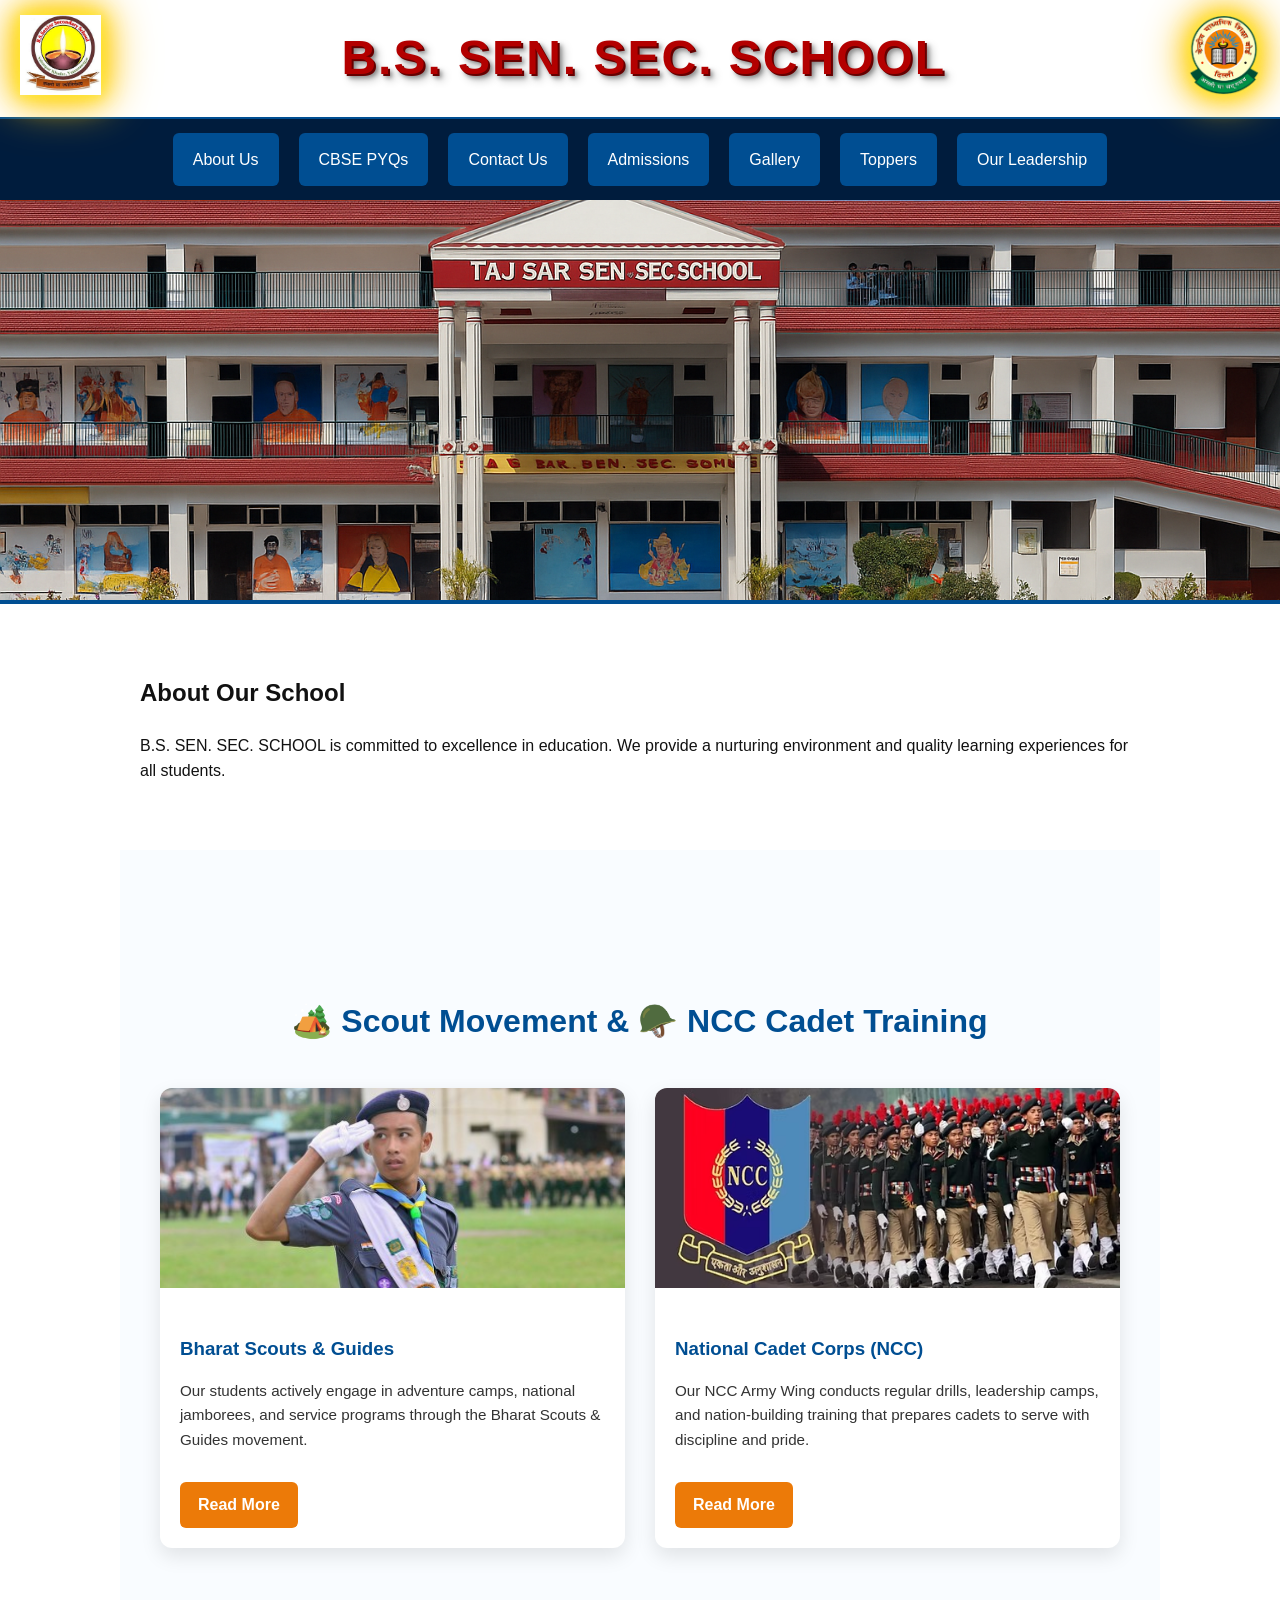
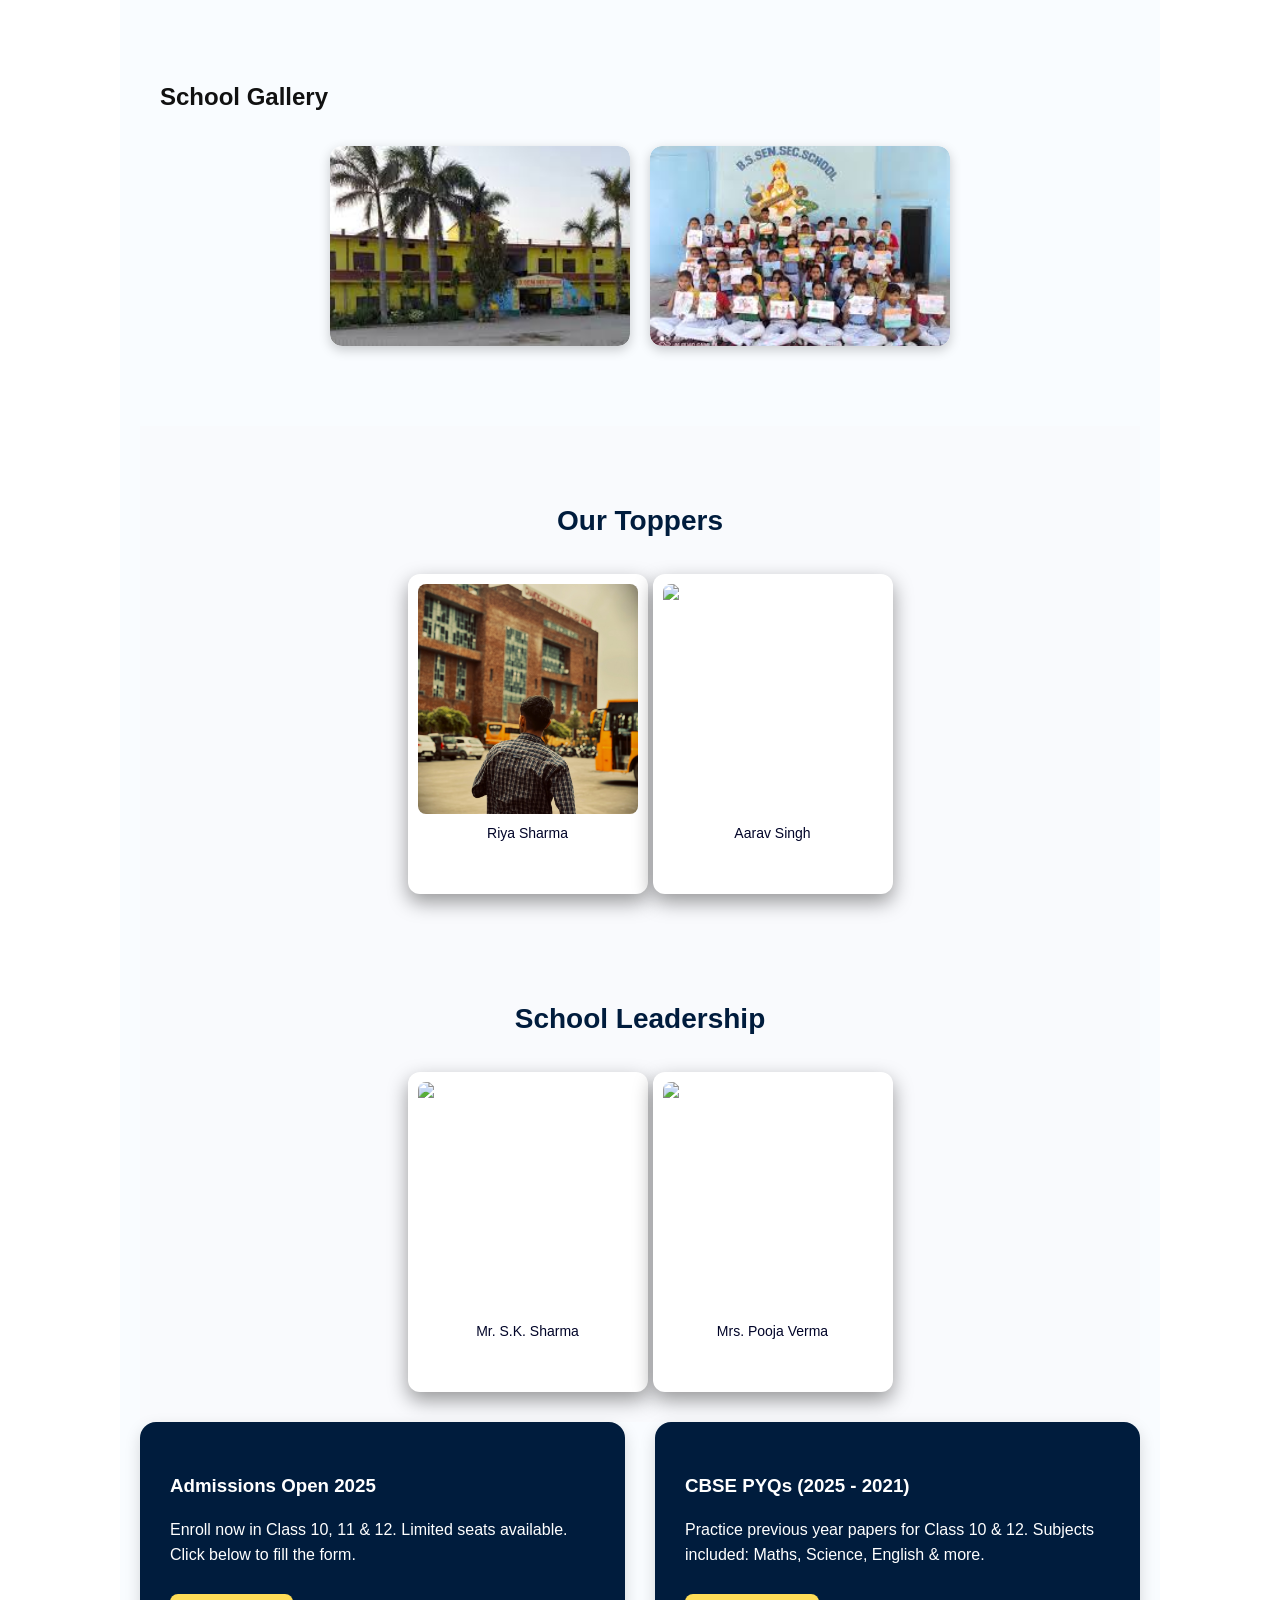
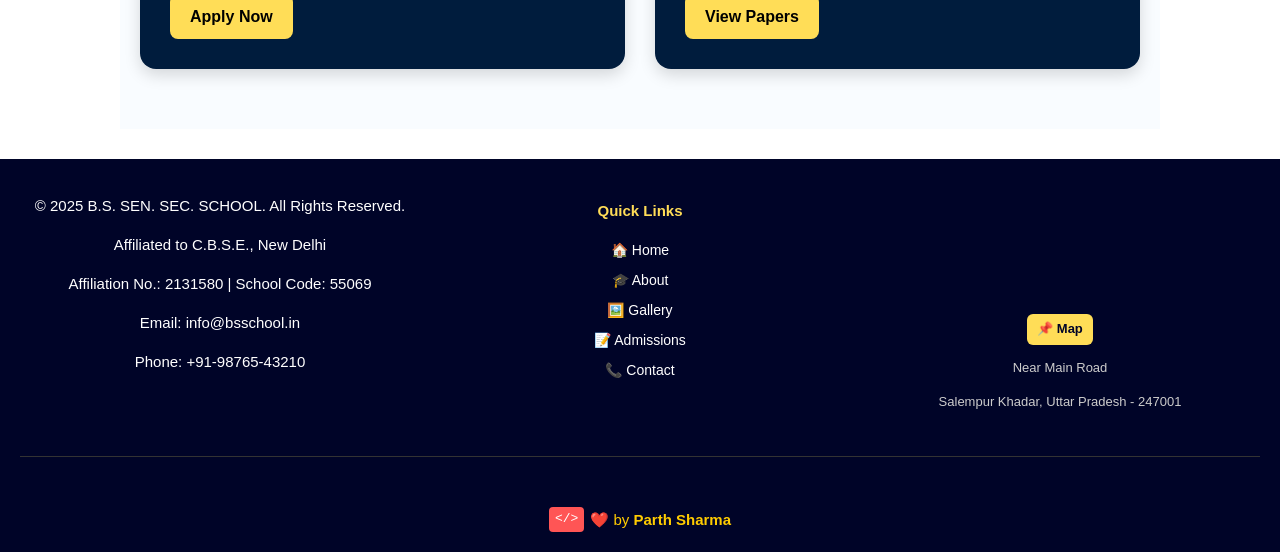
==== index.html @ 338295e5 "Add files via upload" ====
<!DOCTYPE html>
<html lang="en">
<head>
  <meta charset="UTF-8" />
  <meta name="viewport" content="width=device-width, initial-scale=1.0" />
  <title>B.S. SEN. SEC. SCHOOL</title>
  <link rel="stylesheet" href="styles.css" />
</head>
<body>
 <!-- ✅ Welcome Overlay -->
<div id="welcome-overlay">
  <div class="welcome-box">
    <img src="school logo.JPEG" alt="School Logo" class="school-logo">
    <h1>Welcome to</h1>
    <h2>B.S. SEN. SEC. SCHOOL</h2>
    <p>"Empowering the Future Through Education"</p>
  </div>
</div>


  <!-- Top Info Section -->
  <div class="top-info">
    <div class="logo-left">
      <img src="school logo.JPEG" alt="School Logo" />
    </div>
    <div class="school-title">
      <h1>B.S. SEN. SEC. SCHOOL</h1>
      <!-- <p>(A Leading Co-educational Senior Secondary School)</p>
      <small>Affiliated To C.B.S.E, New Delhi | Affiliation No.: 2131580 | School Code: 55069</small> -->
    </div>
    <div class="logo-right">
      <img src="CBSE.png" alt="CBSE Logo" />
    </div>
  </div>

  <!-- Navigation Bar -->
  <header>
    <nav>
      <ul>
        <li><a href="#about">About Us</a></li>
         <li><a href="pyq.html" target="_blank">CBSE PYQs</a></li>
          <li><a href="contact.html" target="_blank">Contact Us</a></li>
          <li><a href="admission.html" target="_blank"> Admissions</a></li>
        <li><a href="#gallery">Gallery</a></li>
        <li><a href="#toppers">Toppers</a></li>
        <li><a href="#staff">Our Leadership</a></li>
      </ul>
    </nav>
  </header>

  <!-- Hero Banner Image (Main School Image) -->
  <div class="hero">
    <img src="ChatGPT Image Jul 4, 2025, 11_33_59 AM.png" alt="SCHOOL FRONT VIEW" />
  </div>

  <!-- Scrolling Images
  <div class="marquee">
    <div class="marquee-track">
 <img src="school logo.JPEG" alt="Topper 2" style="height: 160px;">
      <img src="PURANI BULIDING.jpeg" alt="School 1" style="height: 160px;">
      <img src="CHILDS.jpeg" alt="School 2" style="height: 160px;">
      <img src="STUDENTS.jpeg" alt="School 3" style="height: 160px;">
      <img src="school logo.JPEG" alt="Topper 1" style="height: 160px;">
       
    </div>
  </div> -->

  <!-- About Section -->
  <section id="about">
    <h2>About Our School</h2>
    <p>B.S. SEN. SEC. SCHOOL is committed to excellence in education. We provide a nurturing environment and quality learning experiences for all students.</p>
  </section>
<section id="activities" style="padding: 60px 20px; background: #f9fcff;">
   <section id="activities" style="padding: 60px 20px; background: #f9fcff;">
  <h2 style="text-align:center; color:#004e92; font-size: 2rem; margin-bottom: 40px;">
    🏕️ Scout Movement & 🪖 NCC Cadet Training
  </h2>

  <div class="activity-container">

    <!-- Scout Card -->
    <div class="activity-card">
      <img src="scout.jpg" alt="Scout Activities">
      <div class="card-content">
        <h3>Bharat Scouts & Guides</h3>
        <p>
          Our students actively engage in adventure camps, national jamborees, and service programs through the Bharat Scouts & Guides movement.
          <span class="more-text" style="display: none;">
            They learn self-discipline, teamwork, survival skills, and values of brotherhood through field training, volunteering, and outdoor learning.
          </span>
        </p>
        <a href="#" class="read-more">Read More</a>
      </div>
    </div>

    <!-- NCC Card -->
    <div class="activity-card">
      <img src="ncc.avif" alt="NCC Cadets">
      <div class="card-content">
        <h3>National Cadet Corps (NCC)</h3>
        <p>
          Our NCC Army Wing conducts regular drills, leadership camps, and nation-building training that prepares cadets to serve with discipline and pride.
          <span class="more-text" style="display: none;">
            Cadets also participate in Republic Day Camps, awareness rallies, and earn certificates that support future careers in defense and civil services.
          </span>
        </p>
        <a href="#" class="read-more">Read More</a>
      </div>
    </div>

  </div>
</section>

  <!-- Gallery Section -->
<section id="gallery">
  <h2>School Gallery</h2>
  <div class="gallery">
    <a href="gallery.html">
      <div class="gallery-item">
        <img src="PURANI BULIDING.jpeg" alt="School Building">
        <div class="overlay">View More</div>
      </div>
    </a>
    <a href="gallery.html">
      <div class="gallery-item">
        <img src="CHILDS.jpeg" alt="Classroom">
        <div class="overlay">View More</div>
      </div>
    </a>
    
  </div>
</section>

   <!-- 🔹 Toppers Section -->
<section id="toppers" class="flip-section">
  <h2>Our Toppers</h2>
  <div class="card-list">
    <div class="flip-card" onclick="shiftAndFlip(this)">
      <div class="card-inner">
        <div class="card-front">
          <img src="IMG_1747[1].JPG" alt="Topper 1">
          <div class="name-tag">Riya Sharma</div>
        </div>
        <div class="card-back">
          <p><strong>Riya Sharma</strong><br>Class 12 – 96%</p>
        </div>
      </div>
    </div>

    <div class="flip-card" onclick="shiftAndFlip(this)">
      <div class="card-inner">
        <div class="card-front">
          <img src="/images/topper2.jpg" alt="Topper 2">
          <div class="name-tag">Aarav Singh</div>
        </div>
        <div class="card-back">
          <p><strong>Aarav Singh</strong><br>Class 10 – 94%</p>
        </div>
      </div>
    </div>
  </div>
</section>

<!-- 🔹 Leadership Section -->
<section id="leadership" class="flip-section">
  <h2>School Leadership</h2>
  <div class="card-list">
    <div class="flip-card" onclick="shiftAndFlip(this)">
      <div class="card-inner">
        <div class="card-front">
          <img src="/images/principal.jpg" alt="Principal">
          <div class="name-tag">Mr. S.K. Sharma</div>
        </div>
        <div class="card-back">
          <p><strong>Mr. S.K. Sharma</strong><br>Principal</p>
        </div>
      </div>
    </div>

    <div class="flip-card" onclick="shiftAndFlip(this)">
      <div class="card-inner">
        <div class="card-front">
          <img src="/images/manager.jpg" alt="Manager">
          <div class="name-tag">Mrs. Pooja Verma</div>
        </div>
        <div class="card-back">
          <p><strong>Mrs. Pooja Verma</strong><br>Manager</p>
        </div>
      </div>
    </div>
  </div>
</section>

  <div style="display: flex; flex-wrap: wrap; justify-content: center; gap: 30px; max-width: 1000px; margin: auto;">
    
    <!-- 🔹 Admission Highlight -->
<div style="background: linear-gradient(135deg, #001c3d, #001c3d); color: white; border-radius: 16px; padding: 30px; flex: 1 1 300px; box-shadow: 0 6px 16px rgba(0,0,0,0.15); transition: 0.3s ease;">
  <h3 style="margin-bottom: 10px;"><i class="fas fa-user-graduate"></i> Admissions Open 2025</h3>
  <p>Enroll now in Class 10, 11 & 12. Limited seats available. Click below to fill the form.</p>
  <a href="admission.html" class="highlight-button">Apply Now</a>
</div>

<!-- 🔹 PYQ Highlight -->
<div style="background: linear-gradient(135deg, #001c3d, #001c3d); color: white; border-radius: 16px; padding: 30px; flex: 1 1 300px; box-shadow: 0 6px 16px rgba(0,0,0,0.15); transition: 0.3s ease;">
  <h3 style="margin-bottom: 10px;"><i class="fas fa-file-alt"></i> CBSE PYQs (2025 - 2021)</h3>
  <p>Practice previous year papers for Class 10 & 12. Subjects included: Maths, Science, English & more.</p>
  <a href="pyq.html" class="highlight-button">View Papers</a>
</div>

</section>
 <footer>
  <div class="footer-container">
    
    <div class="footer-left">
      <p>&copy; 2025 B.S. SEN. SEC. SCHOOL. All Rights Reserved.</p>
      <p>Affiliated to C.B.S.E., New Delhi</p>
      <p>Affiliation No.: 2131580 | School Code: 55069</p>
      <p>Email: info@bsschool.in</p>
      <p>Phone: +91-98765-43210</p>
    </div>

    <div class="footer-links">
      <h4>Quick Links</h4>
      <ul>
        <li><a href="#">🏠 Home</a></li>
        <li><a href="#">🎓 About</a></li>
        <li><a href="#">🖼️ Gallery</a></li>
        <li><a href="#">📝 Admissions</a></li>
        <li><a href="#">📞 Contact</a></li>
      </ul>
    </div>

    <div class="footer-map">
      <iframe
        src="https://www.google.com/maps/embed?pb=!1m18!1m12!1m3!1d3480.401098868968!2d76.02384977556602!3d29.270550275322297!2m3!1f0!2f0!3f0!3m2!1i1024!2i768!4f13.1!3m3!1m2!1s0x391223edfe719d75%3A0x41a05249a5a283d5!2sB%20S%20Sen.%20Sec.%20School%2C%20Salempur%20Khadar!5e0!3m2!1sen!2sin!4v1751783164267!5m2!1sen!2sin"
        width="200" height="120" style="border:0; border-radius: 8px;" 
        allowfullscreen="" loading="lazy" referrerpolicy="no-referrer-when-downgrade">
      </iframe>
      <br />
      <a href="https://maps.app.goo.gl/jc8nmPG4PqkCEG7f8" target="_blank" class="map-link">
        📌 Map
      </a>
      <div class="footer-address">
        <p>Near Main Road</p>
        <p>Salempur Khadar, Uttar Pradesh - 247001</p>
      </div>
    </div>
  </div>

  <div class="footer-bottom">
    <div class="social-icons">
      <a href="#"><i class="fab fa-facebook-f"></i></a>
      <a href="#"><i class="fab fa-instagram"></i></a>
      <a href="#"><i class="fab fa-youtube"></i></a>
    </div>

    <div class="developer-credit">
      <span class="code-icon">&lt;/&gt;</span>
      <span> ❤️ by <strong>Parth Sharma</strong></span>
    </div>
  </div>
</footer>

<script src="scripts.js"></script>
</body>
</html>

</body>
</html>
---- styles.css ----
/* ✅ Welcome Overlay Background */
#welcome-overlay {
  position: fixed;
  top: 0;
  left: 0;
  width: 100%;
  height: 100%;
  background: rgba(0, 6, 24, 0.7); /* dark blur background */
  display: flex;
  justify-content: center;
  align-items: center;
  z-index: 9999;
  opacity: 1;
  transition: opacity 1s ease;
  backdrop-filter: blur(5px); /* modern blur */
}

/* ✅ Welcome Box */
.welcome-box {
  background: linear-gradient(145deg, #ffffff, #f2f2f2);
  padding: 25px 30px;
  border-radius: 20px;
  text-align: center;
  box-shadow: 0 12px 35px rgba(0, 0, 0, 0.3);
  border: 2px solid #004e92;
  animation: zoomIn 0.5s ease;
  max-width: 90%;
  width: 320px;
  font-family: 'Segoe UI', sans-serif;
  color: #002244;
}
.welcome-box img.school-logo {
  width: 60px;
  height: 60px;
  border-radius: 12px;
  margin-bottom: 10px;
  box-shadow: 0 0 8px rgba(0, 0, 0, 0.3);
}
.welcome-box h1 {
  margin: 0;
  font-size: 18px;
  color: #004e92;
  letter-spacing: 1px;
}
.welcome-box h2 {
  font-size: 22px;
  margin: 10px 0;
  font-weight: 700;
  background: linear-gradient(90deg, #ff4e50, #f9d423);
  -webkit-background-clip: text;
  -webkit-text-fill-color: transparent;
}
.welcome-box p {
  font-size: 13px;
  margin-top: 8px;
  font-style: italic;
  color: #444;
}

/* ✅ Animation */
@keyframes zoomIn {
  from {
    transform: scale(0.85);
    opacity: 0;
  }
  to {
    transform: scale(1);
    opacity: 1;
  }
}

/* General Styles */
body {
  font-family: 'Segoe UI', Tahoma, Geneva, Verdana, sans-serif;
  margin: 0;
  padding: 0;
  background-color: #ffffff;
  color: #111;
  line-height: 1.6;
}
img {
  max-width: 100%;
  height: auto;
}

/* Top Info Section */
.top-info {
  display: flex;
  justify-content: space-between;
  align-items: center;
  padding: 10px 20px;
  background: #fff;
  border-bottom: 2px solid #004e92;
  flex-wrap: wrap;
  text-align: center;
}
.logo-left img,
.logo-right img {
  height: 80px;
  width: auto;
  filter: drop-shadow(0 0 6px #ffeb3b)
          drop-shadow(0 0 12px #ffd700)
          drop-shadow(0 0 20px #ffc107);
  transition: filter 0.4s ease-in-out;
}
.school-title {
  text-align: center;
  flex: 1;
  padding: 10px;
}
.school-title h1 {
  font-size: 48px;
  font-weight: 900;
  font-family: 'Roboto', sans-serif;
  color: #b30000;
  letter-spacing: 2px;
  margin: 0;
  text-transform: uppercase;
  text-shadow:
    2px 2px 0 #660000,
    4px 4px 4px rgba(0, 0, 0, 0.4),
    6px 6px 8px rgba(0, 0, 0, 0.25);
}
.school-title p {
  margin: 4px 0;
  font-size: 16px;
  color: #333;
}
.school-title small {
  color: #555;
  font-size: 14px;
}

/* Navbar */
header nav {
  background-color: #001c3d;
  display: flex;
  padding: 14px 36px;
  justify-content: center;
  flex-wrap: wrap;
}
nav ul {
  list-style: none;
  padding: 0;
  display: flex;
  margin: 0;
  flex-wrap: wrap;
  justify-content: center;
}
nav ul li {
  margin: 0 10px;
}
nav ul li a {
  color: #ffffff;
  text-decoration: none;
  padding: 14px 20px;
  display: block;
  border-radius: 6px;
  background-color: #004e92;
  transition: background 0.3s;
}
nav ul li a:hover {
  background-color: #000428;
}

/* Hero Section */
.hero {
  margin-top: 0px;
}
.hero img {
  width: 100%;
  max-height: 400px;
  object-fit: cover;
  display: block;
  border-bottom: 4px solid #004e92;
}

/* Section Styling */
section {
  padding: 50px 20px;
  max-width: 1000px;
  margin: auto;
}
.activity-container,
.topper-list {
  display: flex;
  flex-wrap: wrap;
  justify-content: center;
  gap: 30px;
  max-width: 1100px;
  margin: auto;
}
.activity-card {
  flex: 1 1 320px;
  background: #ffffff;
  border-radius: 12px;
  box-shadow: 0 8px 20px rgba(0,0,0,0.1);
  overflow: hidden;
  transition: 0.4s ease;
  width: 320px;
}
.activity-card img {
  width: 100%;
  height: 200px;
  object-fit: cover;
}
.card-content {
  padding: 20px;
}
.card-content h3 {
  color: #004e92;
  margin-bottom: 10px;
}
.card-content p {
  font-size: 0.95rem;
  color: #333;
}
.read-more {
  display: inline-block;
  margin-top: 15px;
  padding: 10px 18px;
  background: #ec7a08;
  color: white;
  border-radius: 6px;
  text-decoration: none;
  font-weight: 600;
  transition: 0.3s;
}
.read-more:hover {
  background: #f8f9fb;
  box-shadow: 0 0 15px #001c3d;
  color: #000;
}
.activity-card:hover {
  transform: scale(1.02);
  background: #000428;
  color: white;
  box-shadow: 0 0 18px rgba(112, 146, 0, 0.6);
}
.activity-card:hover .card-content h3,
.activity-card:hover .card-content p {
  color: #ffffff;
}
.activity-card:hover .read-more {
  background: #ffdd57;
  color: #000;
}
.highlight-button {
  display: inline-block;
  margin-top: 10px;
  padding: 10px 20px;
  background: #ffdd57;
  color: #000;
  border-radius: 8px;
  text-decoration: none;
  font-weight: bold;
  transition: all 0.3s ease;
}
.highlight-button:hover {
  background-color: #ffdd57;
  color: red;
  box-shadow: 0 0 15px #0d0000, 0 0 30px #001f3f;
  transform: scale(1.05);
}

/* Gallery */
.gallery {
  display: flex;
  flex-wrap: wrap;
  justify-content: center;
  gap: 20px;
  margin: 30px auto;
  max-width: 1000px;
  padding: 0 20px;
}
.gallery-item {
  position: relative;
  overflow: hidden;
  border-radius: 12px;
  box-shadow: 0 4px 12px rgba(0, 0, 0, 0.2);
  max-width: 300px;
  transition: transform 0.3s ease;
}
.gallery-item img {
  width: 300px;
  height: 200px;
  object-fit: cover;
  display: block;
  border-radius: 12px;
  transition: transform 0.4s ease;
}
.gallery-item:hover img {
  transform: scale(1.1);
  filter: brightness(0.6);
}
.gallery-item:hover {
  transform: scale(1.03);
  box-shadow: 0 0 12px #0f0766, 0 0 20px #f0f4f4;
}
.gallery-item .overlay {
  position: absolute;
  top: 0;
  left: 0;
  width: 100%;
  height: 100%;
  color: #ffffff;
  font-size: 1.2rem;
  font-weight: bold;
  display: flex;
  align-items: center;
  justify-content: center;
  border-radius: 12px;
  opacity: 0;
  transition: opacity 0.3s ease;
  text-shadow: 0 0 10px #ffffff;
}
.gallery-item:hover .overlay {
  opacity: 1;
}

/* Flip Card Section */
.flip-section {
  background: #f9fafd;
  color: white;
  padding: 50px 20px;
  text-align: center;
}
.flip-section h2 {
  color: #001c3d;
  font-size: 28px;
  margin-bottom: 30px;
}
.card-list {
  display: flex;
  flex-wrap: wrap;
  justify-content: center;
  gap: 25px;
}
.flip-card {
  width: 220px;
  height: 300px;
  perspective: 1200px;
  cursor: pointer;
  transition: all 0.6s ease;
}
.card-inner {
  width: 100%;
  height: 100%;
  position: relative;
  transform-style: preserve-3d;
  transition: transform 0.8s ease;
}
.flip-card.flipped .card-inner {
  transform: rotateY(180deg);
}
.card-front, .card-back {
  position: absolute;
  width: 100%;
  height: 100%;
  backface-visibility: hidden;
  border-radius: 12px;
  overflow: hidden;
  box-shadow: 0 8px 20px rgba(0, 0, 0, 0.4);
  background: white;
}
.card-front {
  display: flex;
  flex-direction: column;
  align-items: center;
  justify-content: flex-start;
  background: white;
  padding: 10px;
}
.card-front img {
  width: 100%;
  height: 230px;
  object-fit: cover;
  border-radius: 8px;
}
.name-tag {
  margin-top: 8px;
  font-size: 14px;
  font-weight: 500;
  color: #000428;
  text-align: center;
}
.card-back {
  background: linear-gradient(135deg, #004e92, #000428);
  color: white;
  display: flex;
  justify-content: center;
  align-items: center;
  transform: rotateY(180deg);
  padding: 20px;
  font-size: 16px;
  text-align: center;
}
.flip-card.active {
  margin: 0 auto;
  transform: scale(1.05);
}

/* Footer */
footer {
  background: #000428;
  color: white;
  padding: 20px;
  font-size: 15px;
  font-family: 'Poppins', sans-serif;
  margin-top: 30px;
  text-align: center;
}
.footer-container {
  display: flex;
  flex-wrap: wrap;
  justify-content: space-between;
  gap: 20px;
}
.footer-left,
.footer-map,
.footer-links {
  min-width: 200px;
  flex: 1;
}
.footer-map iframe {
  width: 100%;
  height: 120px;
  border-radius: 8px;
}
.map-link {
  display: inline-block;
  margin-top: 8px;
  background-color: #ffdd57;
  color: #000428;
  padding: 5px 10px;
  border-radius: 6px;
  font-weight: 600;
  text-decoration: none;
  font-size: 13px;
}
.footer-address {
  margin-top: 10px;
  color: #ccc;
  font-size: 13px;
}
.footer-links h4 {
  color: #ffdd57;
  margin-bottom: 10px;
}
.footer-links ul {
  list-style: none;
  padding: 0;
}
.footer-links li {
  margin-bottom: 6px;
}
.footer-links a {
  color: white;
  text-decoration: none;
  font-size: 14px;
}
.footer-links a:hover {
  color: #ffdd57;
}
.footer-bottom {
  margin-top: 30px;
  border-top: 1px solid #333;
  padding-top: 15px;
  display: flex;
  flex-direction: column;
  align-items: center;
}
.social-icons a {
  color: white;
  margin: 0 8px;
  font-size: 16px;
  transition: 0.3s;
}
.social-icons a:hover {
  color: #ffdd57;
}
.developer-credit {
  margin-top: 10px;
  font-size: 15px;
  color: #ffcc00;
  display: flex;
  align-items: center;
  gap: 6px;
}
.code-icon {
  background: #ff5555;
  color: white;
  padding: 2px 6px;
  border-radius: 4px;
  font-family: monospace;
  font-size: 13px;
}

/* Responsive Design */
@media (max-width: 768px) {
  .school-title h1 {
    font-size: 1.5rem;
  }
  .school-title p,
  .school-title small {
    font-size: 0.9rem;
  }
  .highlight-button {
    padding: 10px 20px;
    background-color: white;
    color: #004e92;
    border-radius: 8px;
    font-weight: bold;
    margin-top: 10px;
  }
  nav ul li {
    flex: 1 1 100%;
    text-align: center;
  }
  .activity-container {
    flex-direction: column;
    gap: 12px;
    padding: 0 8px;
  }
  .activity-card {
    width: 100%;
    padding: 10px;
    font-size: 14px;
  }
  .footer-container {
    flex-direction: column;
    gap: 10px;
    padding: 10px;
    font-size: 13px;
  }
  .footer-left, .footer-map, .footer-links {
    min-width: 0;
    width: 100%;
    margin-bottom: 12px;
  }
  .top-info {
    flex-direction: column;
    align-items: center;
  }
  .logo-left img, .logo-right img {
    width: 60px;
    height: auto;
  }
}

/* Extra Small Devices */
@media (max-width: 600px) {
  .card-list {
    flex-direction: column;
    align-items: center;
  }
  .flip-card {
    width: 90%;
    height: 280px;
  }
  .card-back {
    font-size: 15px;
    padding: 15px;
  }
  .flip-section h2 {
    font-size: 22px;
  }
}
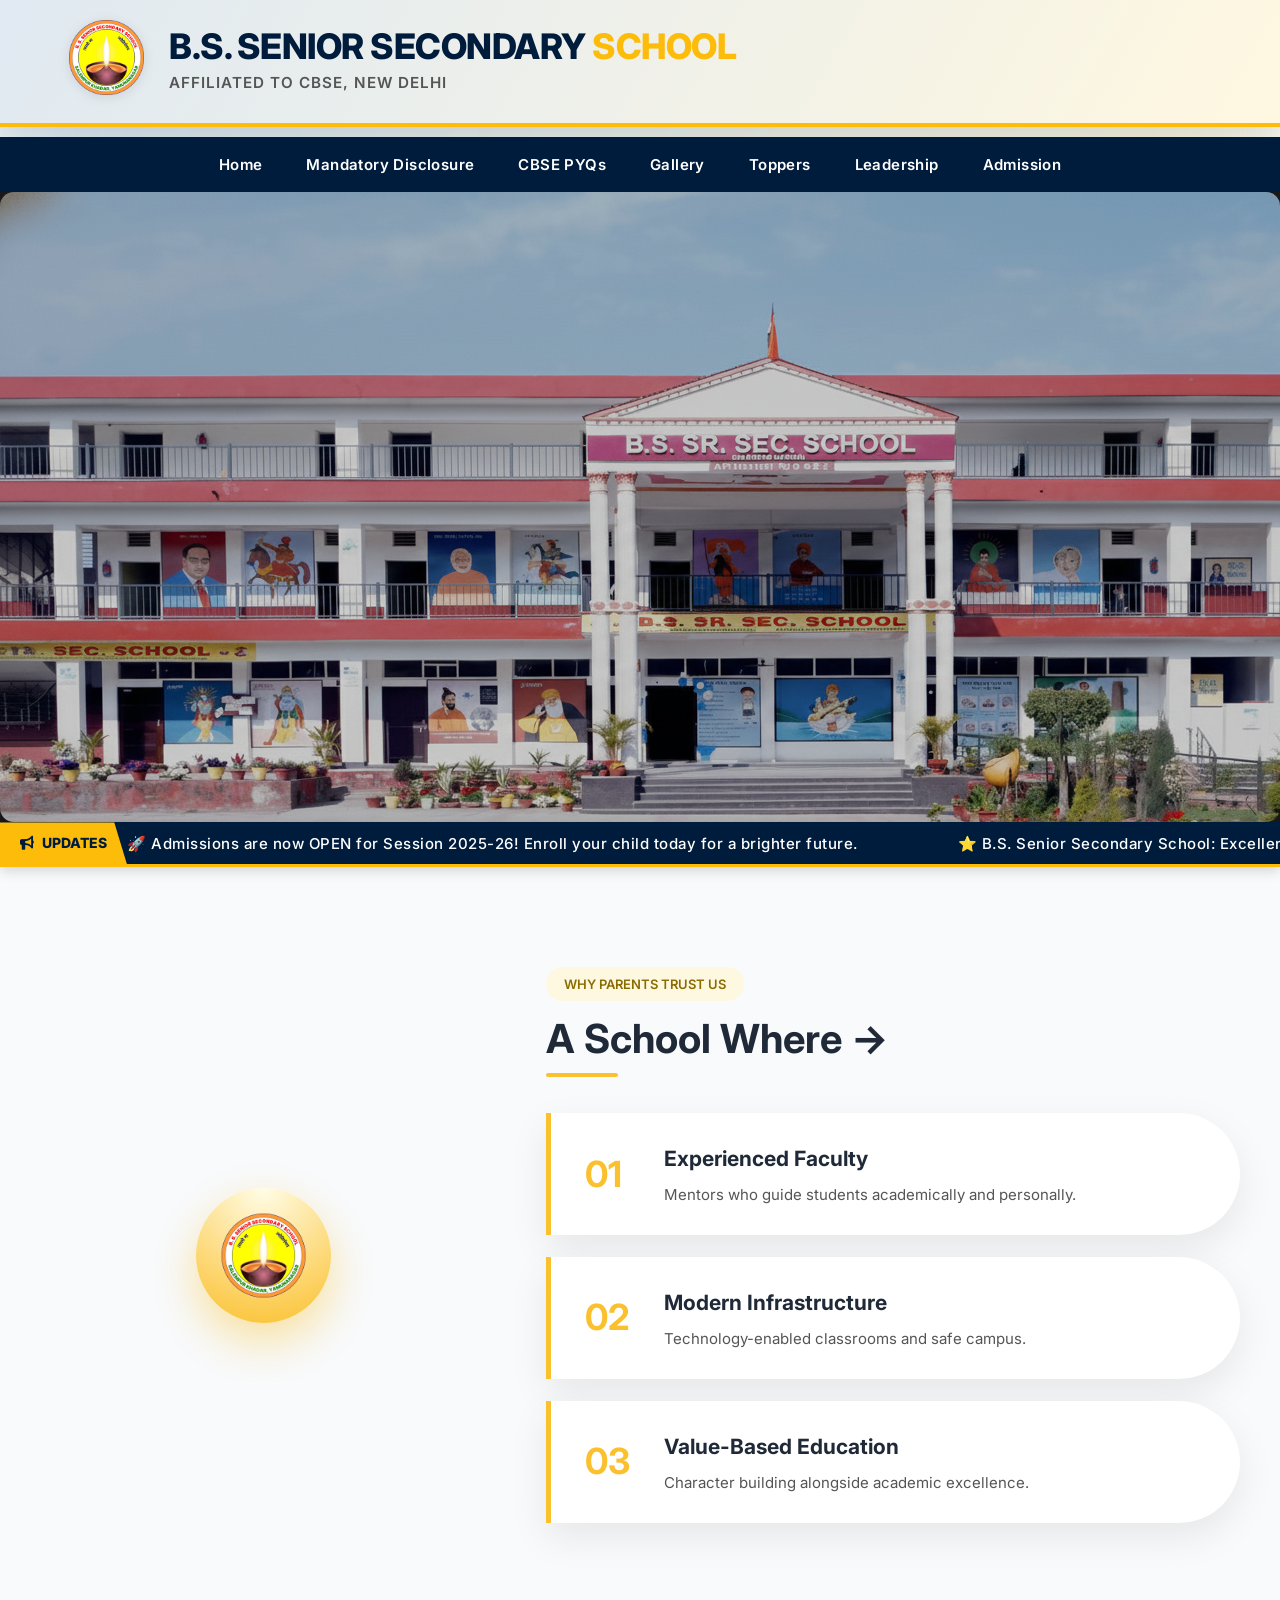
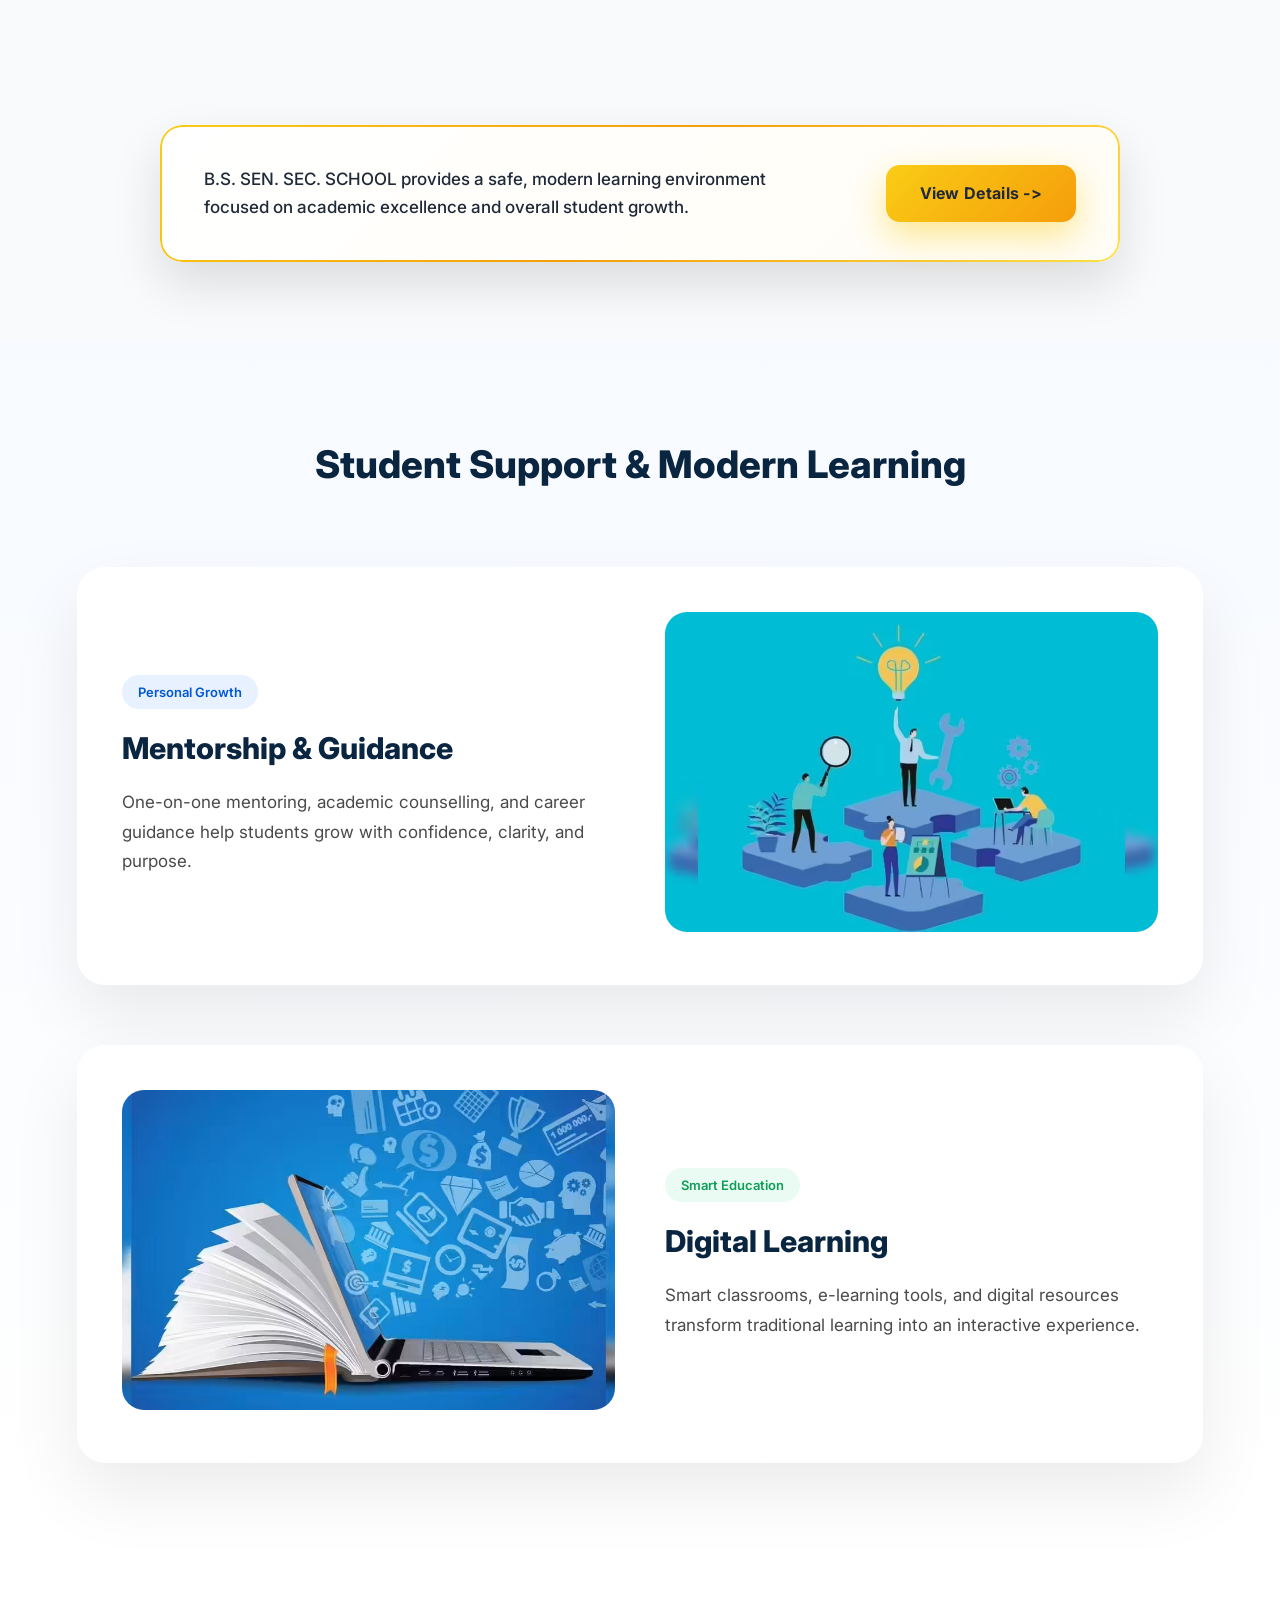
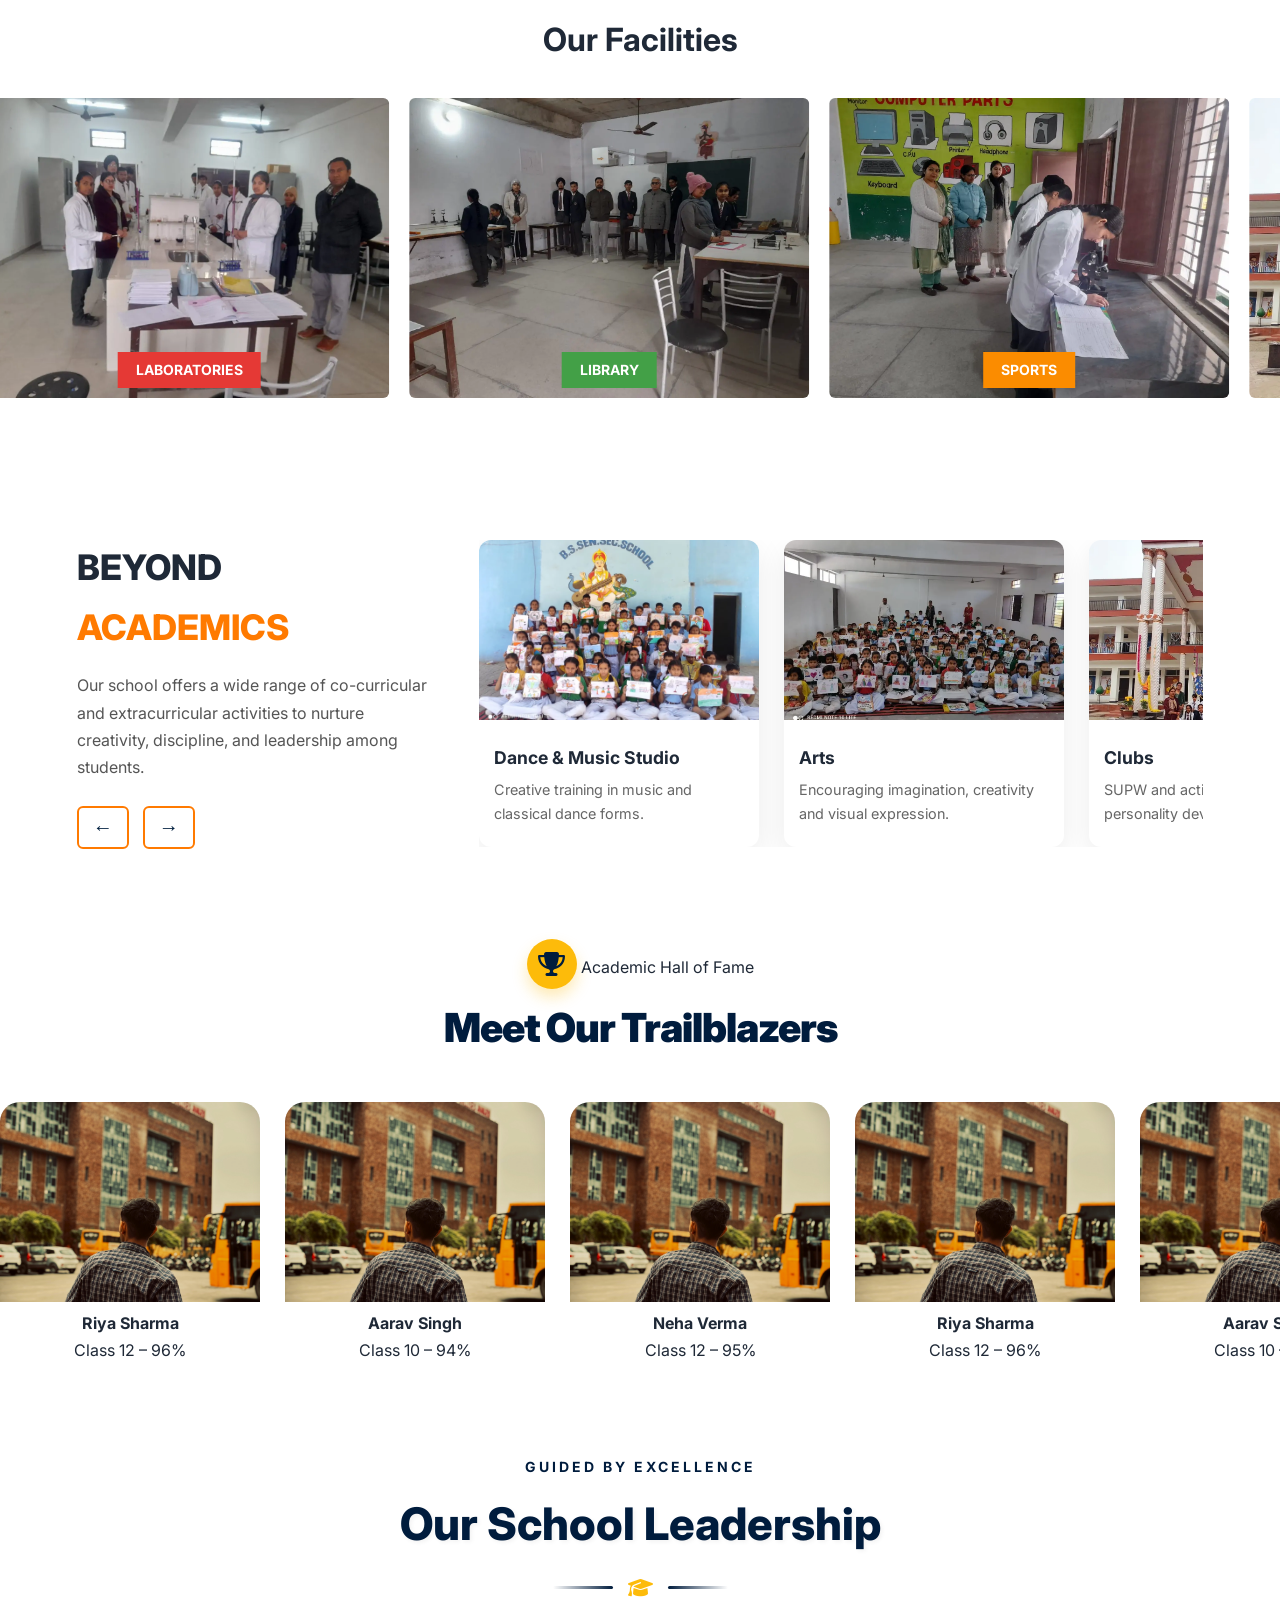
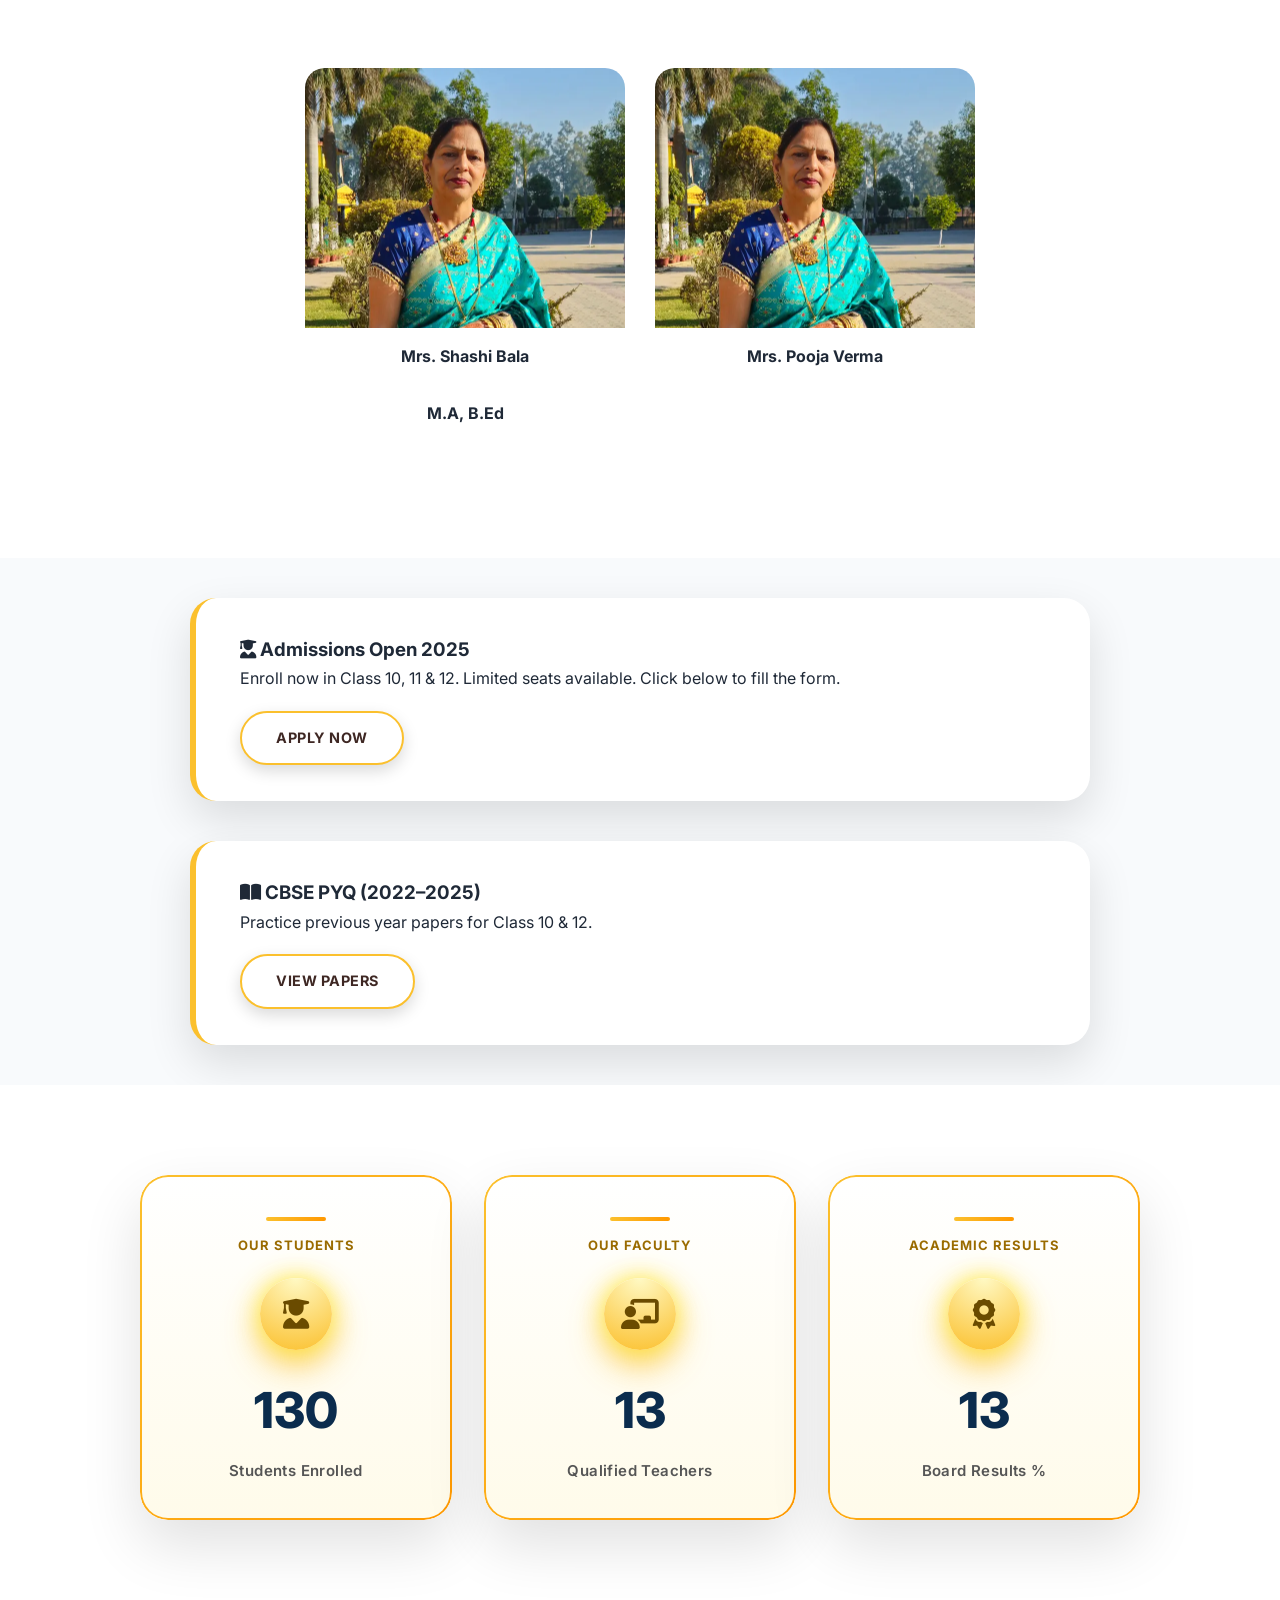
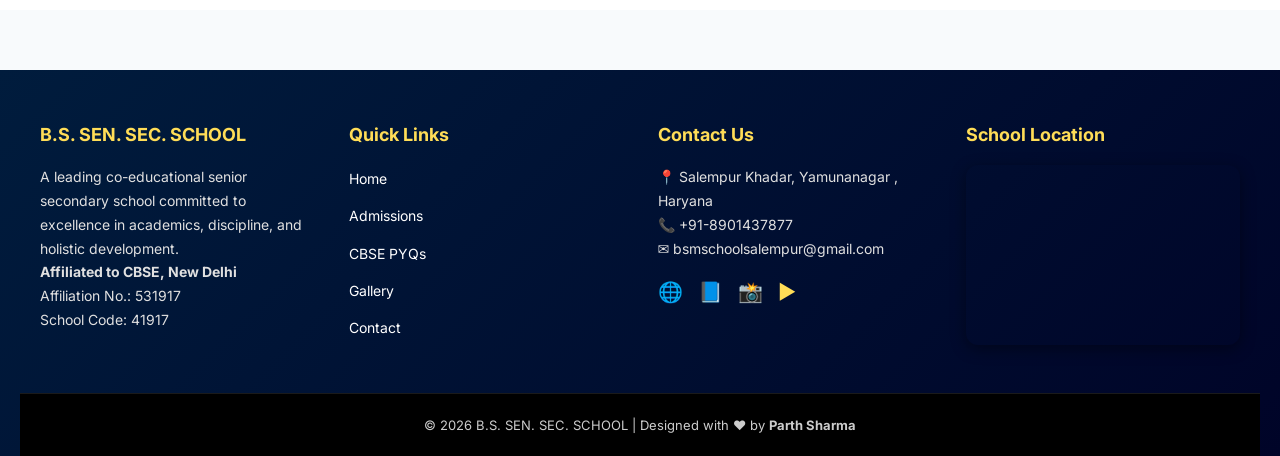
==== commit 069195df: "Mera pehla school project commit" ====
--- a/index.html
+++ b/index.html
@@ -1,269 +1,548 @@
- <!DOCTYPE html>
+   <!DOCTYPE html>
 <html lang="en">
 <head>
   <meta charset="UTF-8" />
   <meta name="viewport" content="width=device-width, initial-scale=1.0" />
   <title>B.S. SEN. SEC. SCHOOL</title>
   <link rel="stylesheet" href="styles.css" />
+  <link rel="stylesheet" href="https://cdnjs.cloudflare.com/ajax/libs/font-awesome/6.5.1/css/all.min.css">
+
+  <meta name="description" content="B.S. Senior Secondary School - CBSE affiliated school providing quality education, discipline and holistic development.">
+<meta name="keywords" content="B.S. Senior Secondary School, CBSE School, Salempur Khadar School, Best School">
+<meta name="author" content="B.S. SEN. SEC. SCHOOL">
+<link rel="icon" href="school_logo.webp">
+
 </head>
 <body>
+<!-- Gallery Lightbox -->
+<div id="lightbox" aria-hidden="true">
+  <span id="closeLightbox" role="button" tabindex="0" aria-label="Close">&times;</span>
+  <img id="lightboxImg" alt="Gallery image">
+</div>
  <!-- ✅ Welcome Overlay -->
 <div id="welcome-overlay">
   <div class="welcome-box">
-    <img src="school logo.JPEG" alt="School Logo" class="school-logo">
+    <img src="school_logo.webp" alt="School Logo" class="school-logo">
     <h1>Welcome to</h1>
     <h2>B.S. SEN. SEC. SCHOOL</h2>
     <p>"Empowering the Future Through Education"</p>
   </div>
 </div>
-
-
-  <!-- Top Info Section -->
-  <div class="top-info">
+<!-- top-->
+ <div class="top-info">
+  <div class="header-content">
     <div class="logo-left">
-      <img src="school logo.JPEG" alt="School Logo" />
-    </div>
+      <img src="school_logo.webp" alt="B.S. School Logo">
+    </div>
+
     <div class="school-title">
-      <h1>B.S. SEN. SEC. SCHOOL</h1>
-      <!-- <p>(A Leading Co-educational Senior Secondary School)</p>
-      <small>Affiliated To C.B.S.E, New Delhi | Affiliation No.: 2131580 | School Code: 55069</small> -->
-    </div>
-    <div class="logo-right">
-      <img src="CBSE.png" alt="CBSE Logo" />
-    </div>
-  </div>
-
-  <!-- Navigation Bar -->
-  <header>
-    <nav>
-      <ul>
-        <li><a href="#about">About Us</a></li>
-         <li><a href="pyq.html" target="_blank">CBSE PYQs</a></li>
-          <li><a href="contact.html" target="_blank">Contact Us</a></li>
-          <li><a href="admission.html" target="_blank"> Admissions</a></li>
-        <li><a href="#gallery">Gallery</a></li>
+      <h1>B.S. SENIOR SECONDARY <span>SCHOOL</span></h1>
+      <p>Affiliated to CBSE, New Delhi</p>
+    </div>
+  </div>
+</div>
+  <!--navbar -->
+ <header>
+  <div class="nav-container">
+    <div class="menu-toggle" id="menuToggle">
+      ☰
+    </div>
+
+    <nav class="navbar" id="navbar">
+      <ul class="nav-links">
+        <li><a href="#">Home</a></li>
+        <li><a href="mandatory.html">Mandatory Disclosure</a></li>
+        <li><a href="pyq.html">CBSE PYQs</a></li>
+        <li><a href="gallery.html">Gallery</a></li>
         <li><a href="#toppers">Toppers</a></li>
-        <li><a href="#staff">Our Leadership</a></li>
+        <li><a href="#leadership">Leadership</a></li>
+        <li><a href="admission.html">Admission</a></li>
       </ul>
     </nav>
-  </header>
-
-  <!-- Hero Banner Image (Main School Image) -->
-  <div class="hero">
-    <img src="ChatGPT Image Jul 4, 2025, 11_33_59 AM.png" alt="SCHOOL FRONT VIEW" />
-  </div>
-
-  <!-- Scrolling Images
-  <div class="marquee">
-    <div class="marquee-track">
- <img src="school logo.JPEG" alt="Topper 2" style="height: 160px;">
-      <img src="PURANI BULIDING.jpeg" alt="School 1" style="height: 160px;">
-      <img src="CHILDS.jpeg" alt="School 2" style="height: 160px;">
-      <img src="STUDENTS.jpeg" alt="School 3" style="height: 160px;">
-      <img src="school logo.JPEG" alt="Topper 1" style="height: 160px;">
-       
-    </div>
-  </div> -->
-
-  <!-- About Section -->
-  <section id="about">
-    <h2>About Our School</h2>
-    <p>B.S. SEN. SEC. SCHOOL is committed to excellence in education. We provide a nurturing environment and quality learning experiences for all students.</p>
-  </section>
-<section id="activities" style="padding: 60px 20px; background: #f9fcff;">
-   <section id="activities" style="padding: 60px 20px; background: #f9fcff;">
-  <h2 style="text-align:center; color:#004e92; font-size: 2rem; margin-bottom: 40px;">
-    🏕️ Scout Movement & 🪖 NCC Cadet Training
-  </h2>
-
-  <div class="activity-container">
-
-    <!-- Scout Card -->
-    <div class="activity-card">
-      <img src="scout.jpg" alt="Scout Activities">
-      <div class="card-content">
-        <h3>Bharat Scouts & Guides</h3>
+  </div>
+</header>
+     <section class="hero-slider">
+    <div class="slide active" style="background-image: linear-gradient(rgba(0,0,0,0.2), rgba(0,0,0,0.2)), url('img1.jpg');">
+    </div>
+
+    <div class="slide" style="background-image: linear-gradient(rgba(0,0,0,0.5), rgba(0,0,0,0.5)), url('img1.jpg');">
+        <div class="hero-content">
+            <span class="hero-tag">Step Inside</span>
+            <h1>Explore Our Modern <br>Academic Campus</h1>
+            <p>High-tech labs and creative spaces for every student.</p>
+            <a href="#explore" class="hero-btn">Explore Now</a>
+        </div>
+    </div>
+
+    <div class="slide" style="background-image: linear-gradient(rgba(0,0,0,0.5), rgba(0,0,0,0.5)), url('img1.jpg');">
+        <div class="hero-content">
+            <span class="hero-tag">Enroll Today</span>
+            <h1>Admission Open <br>Session 2025-26</h1>
+            <p>Secure your child's seat in the most trusted school.</p>
+            <a href="#apply" class="hero-btn btn-gold">Apply For Admission</a>
+        </div>
+    </div>
+</section>
+ <div class="admission-ticker">
+    <div class="ticker-label">
+        <i class="fas fa-bullhorn"></i> <span>Updates</span>
+    </div>
+    <div class="ticker-content">
+        <div class="ticker-text">
+            <span>🚀 Admissions are now OPEN for Session 2025-26! Enroll your child today for a brighter future.</span>
+            <span>⭐ B.S. Senior Secondary School: Excellence in Education & Discipline.</span>
+            <span>📍 Visit our campus for a school tour or call us at +91-8901437877.</span>
+            <span>🚀 Admissions are now OPEN for Session 2025-26! Enroll your child today for a brighter future.</span>
+        </div>
+    </div>
+</div>
+<section class="why-clean">
+  <div class="why-wrap">
+
+    <!-- LEFT : GLOWING LOGO -->
+    <div class="why-left">
+      <img src="school_logo.webp" alt="School Logo">
+    </div>
+
+    <!-- RIGHT : NEW TEXT STYLE -->
+    <div class="why-right">
+
+      <span class="why-badge">WHY PARENTS TRUST US</span>
+
+      <h2 class="why-heading">
+        A School Where ->
+      </h2>
+
+      <div class="why-line"></div>
+
+      <div class="why-card">
+        <span>01</span>
+        <div>
+          <h3>Experienced Faculty</h3>
+          <p>Mentors who guide students academically and personally.</p>
+        </div>
+      </div>
+
+      <div class="why-card">
+        <span>02</span>
+        <div>
+          <h3>Modern Infrastructure</h3>
+          <p>Technology-enabled classrooms and safe campus.</p>
+        </div>
+      </div>
+
+      <div class="why-card">
+        <span>03</span>
+        <div>
+          <h3>Value-Based Education</h3>
+          <p>Character building alongside academic excellence.</p>
+        </div>
+      </div>
+
+    </div>
+  </div>
+</section>
+ <section id="school-simple">
+<div class="ss-wrap">
+<p class="ss-text">
+B.S. SEN. SEC. SCHOOL provides a safe, modern learning environment
+focused on academic excellence and overall student growth.
+</p>
+
+
+<a href="mandatory.html" class="ss-btn">View Details -></a>
+</div>
+</section>
+
+<section class="feature-section" id="explore">
+  <h2 class="feature-title">Student Support & Modern Learning</h2>
+  <div class="feature-wrapper">
+    <!-- Mentorship -->
+    <div class="feature-card mentorship reveal">
+      <div class="feature-content">
+        <span class="feature-tag">Personal Growth</span>
+        <h3>Mentorship & Guidance</h3>
         <p>
-          Our students actively engage in adventure camps, national jamborees, and service programs through the Bharat Scouts & Guides movement.
-          <span class="more-text" style="display: none;">
-            They learn self-discipline, teamwork, survival skills, and values of brotherhood through field training, volunteering, and outdoor learning.
-          </span>
+          One-on-one mentoring, academic counselling, and career guidance help
+          students grow with confidence, clarity, and purpose.
         </p>
-        <a href="#" class="read-more">Read More</a>
-      </div>
-    </div>
-
-    <!-- NCC Card -->
-    <div class="activity-card">
-      <img src="ncc.avif" alt="NCC Cadets">
-      <div class="card-content">
-        <h3>National Cadet Corps (NCC)</h3>
+      </div>
+      <div class="feature-image">
+        <img src="mentor.avif" alt="Mentorship">
+      </div>
+    </div>
+
+    <!-- Digital Learning -->
+    <div class="feature-card digital reveal">
+      <div class="feature-content">
+        <span class="feature-tag">Smart Education</span>
+        <h3>Digital Learning</h3>
         <p>
-          Our NCC Army Wing conducts regular drills, leadership camps, and nation-building training that prepares cadets to serve with discipline and pride.
-          <span class="more-text" style="display: none;">
-            Cadets also participate in Republic Day Camps, awareness rallies, and earn certificates that support future careers in defense and civil services.
-          </span>
+          Smart classrooms, e-learning tools, and digital resources transform
+          traditional learning into an interactive experience.
         </p>
-        <a href="#" class="read-more">Read More</a>
-      </div>
-    </div>
-
-  </div>
-</section>
-
-  <!-- Gallery Section -->
-<section id="gallery">
-  <h2>School Gallery</h2>
-  <div class="gallery">
-    <a href="gallery.html">
-      <div class="gallery-item">
-        <img src="PURANI BULIDING.jpeg" alt="School Building">
-        <div class="overlay">View More</div>
-      </div>
-    </a>
-    <a href="gallery.html">
-      <div class="gallery-item">
-        <img src="CHILDS.jpeg" alt="Classroom">
-        <div class="overlay">View More</div>
-      </div>
-    </a>
+      </div>
+      <div class="feature-image">
+        <img src="digital learning.jpg" alt="Digital Learning">
+      </div>
+    </div>
+  </div>
+</section>
+
+
+  <section class="auto-gallery">
+  <h2>Our Facilities</h2>
+
+  <div class="gallery-wrapper">
+    <div class="gallery-track" id="galleryTrack">
+
+      <div class="gallery-card lab">
+        <img src="lab 1.webp" alt="School science laboratory">
+        <span>LABORATORIES</span>
+      </div>
+
+      <div class="gallery-card library">
+        <img src="lab 2.webp" alt="School library">
+        <span>LIBRARY</span>
+      </div>
+
+      <div class="gallery-card sports">
+        <img src="lab 3.webp" alt="School sports activities">
+        <span>SPORTS</span>
+      </div>
+
+      <div class="gallery-card park">
+        <img src="activity 3.webp" alt="School park activity area">
+        <span>JIMMY JOLLY PARK</span>
+      </div>
+
+      <!-- 🔁 Duplicate cards for smooth loop -->
+      <div class="gallery-card lab">
+        <img src="activity 3.webp" alt="School science laboratory">
+        <span>LABORATORIES</span>
+      </div>
+
+      <div class="gallery-card library">
+        <img src="lab 3.webp" alt="School library">
+        <span>LIBRARY</span>
+      </div>
+      <div class="gallery-card sports">
+        <img src="lab 3.webp" alt="School sports activities">
+        <span>SPORTS</span>
+      </div>
+
+      <div class="gallery-card park">
+        <img src="activity 1.webp" alt="School park activity area">
+        <span>JIMMY JOLLY PARK</span>
+      </div>
+
+    </div>
+  </div>
+</section>
+<!-- Beyond Academics Section -->
+<section class="beyond-section">
+  <div class="beyond-container">
+
+    <!-- Left Content -->
+    <div class="beyond-text">
+      <h2>BEYOND <span>ACADEMICS</span></h2>
+      <p>
+        Our school offers a wide range of co-curricular and extracurricular
+        activities to nurture creativity, discipline, and leadership among students.
+      </p>
+
+      <div class="beyond-arrows">
+        <button id="prevBtn">&#8592;</button>
+        <button id="nextBtn">&#8594;</button>
+      </div>
+    </div>
+
+    <!-- Cards Slider -->
+    <div class="beyond-slider" id="beyondSlider">
+
+      <div class="beyond-card">
+        <img src="activity 2.webp" alt="Dance and music studio activity">
+        <h4>Dance & Music Studio</h4>
+        <p>Creative training in music and classical dance forms.</p>
+      </div>
+
+      <div class="beyond-card">
+        <img src="activity 4.webp" alt="Arts and craft activity">
+        <h4>Arts</h4>
+        <p>Encouraging imagination, creativity and visual expression.</p>
+      </div>
+
+      <div class="beyond-card">
+        <img src="activity 3.webp" alt="Student clubs and group activities">
+        <h4>Clubs</h4>
+        <p>SUPW and activity clubs for overall personality development.</p>
+      </div>
+      <div class="beyond-card">
+        <img src="lab 2.webp" alt="Dance and music studio activity">
+        <h4>Dance & Music Studio</h4>
+        <p>Creative training in music and classical dance forms.</p>
+      </div>
+
+      <div class="beyond-card">
+        <img src="lab 1.webp" alt="Arts and craft activity">
+        <h4>Arts</h4>
+        <p>Encouraging imagination, creativity and visual expression.</p>
+      </div>
+
+      <div class="beyond-card">
+        <img src="activity 1.webp" alt="Student clubs and group activities">
+        <h4>Clubs</h4>
+        <p>SUPW and activity clubs for overall personality development.</p>
+      </div>
+
+
+    </div>
+
+  </div>
+</section>
+
+<!-- topper -->
+  <section id="toppers" class="toppers-section">
+    <div class="toppers-header">
+        <div class="award-icon">
+            <i class="fas fa-trophy"></i>
+        </div>
+        <span class="hall-of-fame">Academic Hall of Fame</span>
+        <h2 class="toppers-title">Meet Our Trailblazers</h2>
+        <div class="title-underline">
+            <span class="dot"></span>
+            <span class="thick-line"></span>
+            <span class="dot"></span>
+        </div>
+    </div>
     
-  </div>
-</section>
-
-   <!-- 🔹 Toppers Section -->
-<section id="toppers" class="flip-section">
-  <h2>Our Toppers</h2>
+    </section>
+
+  <div class="toppers-wrapper">
+    <div class="toppers-track">
+
+      <!-- ORIGINAL SET -->
+      <div class="topper-card">
+        <img src="IMG_1747[1].JPG"alt="Topper">
+        <h4>Riya Sharma</h4>
+        <p>Class 12 – 96%</p>
+      </div>
+
+      <div class="topper-card">
+        <img src="IMG_1747[1].JPG"alt="Topper">
+        <h4>Aarav Singh</h4>
+        <p>Class 10 – 94%</p>
+      </div>
+
+      <div class="topper-card">
+        <img src="IMG_1747[1].JPG" alt="Topper">
+        <h4>Neha Verma</h4>
+        <p>Class 12 – 95%</p>
+      </div>
+
+      <!-- DUPLICATE SET (MUST BE EXACT SAME ORDER) -->
+      <div class="topper-card">
+        <img src="IMG_1747[1].JPG"alt="Topper">
+        <h4>Riya Sharma</h4>
+        <p>Class 12 – 96%</p>
+      </div>
+
+      <div class="topper-card">
+        <img src="IMG_1747[1].JPG"alt="Topper">
+        <h4>Aarav Singh</h4>
+        <p>Class 10 – 94%</p>
+      </div>
+
+      <div class="topper-card">
+        <img src="IMG_1747[1].JPG"alt="Topper">
+        <h4>Neha Verma</h4>
+        <p>Class 12 – 95%</p>
+      </div>
+
+    </div>
+  </div>
+</section>
+
+
+ <section id="leadership" class="flip-section">
+ <div class="leadership-header">
+    <span class="sub-heading">Guided by Excellence</span>
+    <h2 class="main-heading">Our School Leadership</h2>
+    <div class="heading-separator">
+        <span class="line"></span>
+        <i class="fas fa-graduation-cap"></i>
+        <span class="line"></span>
+    </div>
+</div>
+
   <div class="card-list">
-    <div class="flip-card" onclick="shiftAndFlip(this)">
+    <div class="flip-card">
       <div class="card-inner">
+
         <div class="card-front">
-          <img src="IMG_1747[1].JPG" alt="Topper 1">
-          <div class="name-tag">Riya Sharma</div>
-        </div>
+          <div class="photo-frame">
+            <img src="principal.webp" alt="Principal">
+          </div>
+          <div class="name-tag">Mrs. Shashi Bala
+          </div>
+           <div class="name-tag">M.A, B.Ed
+          </div>
+        </div>
+
         <div class="card-back">
-          <p><strong>Riya Sharma</strong><br>Class 12 – 96%</p>
-        </div>
-      </div>
-    </div>
-
-    <div class="flip-card" onclick="shiftAndFlip(this)">
+          <p><strong>An experienced educationist dedicated to academic excellence, student discipline, and holistic development.</strong><br>Principal</p>
+        </div>
+
+      </div>
+    </div>
+
+    <div class="flip-card">
       <div class="card-inner">
+
         <div class="card-front">
-          <img src="/images/topper2.jpg" alt="Topper 2">
-          <div class="name-tag">Aarav Singh</div>
-        </div>
+          <div class="photo-frame">
+            <img src="principal.webp" alt="Manager">
+          </div>
+          <div class="name-tag">Mrs. Pooja Verma</div>
+        </div>
+
         <div class="card-back">
-          <p><strong>Aarav Singh</strong><br>Class 10 – 94%</p>
-        </div>
-      </div>
-    </div>
-  </div>
-</section>
-
-<!-- 🔹 Leadership Section -->
-<section id="leadership" class="flip-section">
-  <h2>School Leadership</h2>
-  <div class="card-list">
-    <div class="flip-card" onclick="shiftAndFlip(this)">
-      <div class="card-inner">
-        <div class="card-front">
-          <img src="/images/principal.jpg" alt="Principal">
-          <div class="name-tag">Mr. S.K. Sharma</div>
-        </div>
-        <div class="card-back">
-          <p><strong>Mr. S.K. Sharma</strong><br>Principal</p>
-        </div>
-      </div>
-    </div>
-
-    <div class="flip-card" onclick="shiftAndFlip(this)">
-      <div class="card-inner">
-        <div class="card-front">
-          <img src="/images/manager.jpg" alt="Manager">
-          <div class="name-tag">Mrs. Pooja Verma</div>
-        </div>
-        <div class="card-back">
-          <p><strong>Mrs. Pooja Verma</strong><br>Manager</p>
-        </div>
-      </div>
-    </div>
-  </div>
-</section>
-
-  <div style="display: flex; flex-wrap: wrap; justify-content: center; gap: 30px; max-width: 1000px; margin: auto;">
-    
-    <!-- 🔹 Admission Highlight -->
-<div style="background: linear-gradient(135deg, #001c3d, #001c3d); color: white; border-radius: 16px; padding: 30px; flex: 1 1 300px; box-shadow: 0 6px 16px rgba(0,0,0,0.15); transition: 0.3s ease;">
-  <h3 style="margin-bottom: 10px;"><i class="fas fa-user-graduate"></i> Admissions Open 2025</h3>
+          <p><strong>A visionary leader guiding the institution with integrity, innovation, and a commitment to quality education</strong><br>Manager</p>
+        </div>
+
+      </div>
+    </div>
+  </div>
+</section>
+ <!-- 🔹 Admission Highlight -->
+<div class="highlight-card">
+  <h3 class="highlight-title">
+    <i class="fas fa-user-graduate"></i>
+    Admissions Open 2025
+  </h3>
   <p>Enroll now in Class 10, 11 & 12. Limited seats available. Click below to fill the form.</p>
   <a href="admission.html" class="highlight-button">Apply Now</a>
 </div>
 
 <!-- 🔹 PYQ Highlight -->
-<div style="background: linear-gradient(135deg, #001c3d, #001c3d); color: white; border-radius: 16px; padding: 30px; flex: 1 1 300px; box-shadow: 0 6px 16px rgba(0,0,0,0.15); transition: 0.3s ease;">
-  <h3 style="margin-bottom: 10px;"><i class="fas fa-file-alt"></i> CBSE PYQs (2025 - 2021)</h3>
-  <p>Practice previous year papers for Class 10 & 12. Subjects included: Maths, Science, English & more.</p>
+<div class="highlight-card">
+  <h3 class="highlight-title">
+    <i class="fas fa-book-open"></i>
+    CBSE PYQ (2022–2025)
+  </h3>
+  <p>Practice previous year papers for Class 10 & 12.</p>
   <a href="pyq.html" class="highlight-button">View Papers</a>
 </div>
 
-</section>
- <footer>
+
+ <section class="counter-section yellow-counter">
+  <div class="counter-grid">
+    <div class="counter-box premium-counter">
+      <div class="top-line"></div>
+      <span class="counter-label">Our Students</span>
+
+      <div class="icon-wrap">
+        <i class="fas fa-user-graduate"></i>
+      </div>
+
+      <h3 class="counter" data-target="1500">0</h3>
+      <p>Students Enrolled</p>
+    </div>
+
+    <div class="counter-box premium-counter">
+      <div class="top-line"></div>
+      <span class="counter-label">Our Faculty</span>
+
+      <div class="icon-wrap">
+        <i class="fas fa-chalkboard-teacher"></i>
+      </div>
+
+      <h3 class="counter" data-target="75">0</h3>
+      <p>Qualified Teachers</p>
+    </div>
+
+    <div class="counter-box premium-counter">
+      <div class="top-line"></div>
+      <span class="counter-label">Academic Results</span>
+
+      <div class="icon-wrap">
+        <i class="fas fa-award"></i>
+      </div>
+
+      <h3 class="counter" data-target="100">0</h3>
+      <p>Board Results %</p>
+    </div>
+
+  </div>
+</section>
+
+ <footer class="footer-main">
+
   <div class="footer-container">
-    
-    <div class="footer-left">
-      <p>&copy; 2025 B.S. SEN. SEC. SCHOOL. All Rights Reserved.</p>
-      <p>Affiliated to C.B.S.E., New Delhi</p>
-      <p>Affiliation No.: 2131580 | School Code: 55069</p>
-      <p>Email: info@bsschool.in</p>
-      <p>Phone: +91-98765-43210</p>
-    </div>
-
-    <div class="footer-links">
-      <h4>Quick Links</h4>
+
+    <!-- School Info -->
+    <div class="footer-box">
+      <h3>B.S. SEN. SEC. SCHOOL</h3>
+      <p>
+        A leading co-educational senior secondary school committed to
+        excellence in academics, discipline, and holistic development.
+      </p>
+
+      <p><strong>Affiliated to CBSE, New Delhi</strong></p>
+      <p>Affiliation No.: 531917</p>
+      <p>School Code: 41917</p>
+    </div>
+
+    <!-- Quick Links -->
+    <div class="footer-box">
+      <h3>Quick Links</h3>
       <ul>
-        <li><a href="#">🏠 Home</a></li>
-        <li><a href="#">🎓 About</a></li>
-        <li><a href="#">🖼️ Gallery</a></li>
-        <li><a href="#">📝 Admissions</a></li>
-        <li><a href="#">📞 Contact</a></li>
+        <li><a href="#">Home</a></li>
+        <li><a href="admission.html">Admissions</a></li>
+        <li><a href="pyq.html">CBSE PYQs</a></li>
+        <li><a href="gallery.html">Gallery</a></li>
+        <li><a href="contact.html">Contact</a></li>
       </ul>
     </div>
 
-    <div class="footer-map">
+    <!-- Contact -->
+    <div class="footer-box">
+      <h3>Contact Us</h3>
+      <p>📍 Salempur Khadar, Yamunanagar , Haryana</p>
+      <p>📞 +91-8901437877</p>
+      <p>✉️ bsmschoolsalempur@gmail.com</p>
+
+      <div class="footer-social">
+        <a href="#">🌐</a>
+        <a href="#">📘</a>
+        <a href="#">📸</a>
+        <a href="#">▶️</a>
+      </div>
+    </div>
+
+    <!-- Google Map -->
+    <div class="footer-box footer-map">
+      <h3>School Location</h3>
       <iframe
         src="https://www.google.com/maps/embed?pb=!1m18!1m12!1m3!1d3480.401098868968!2d76.02384977556602!3d29.270550275322297!2m3!1f0!2f0!3f0!3m2!1i1024!2i768!4f13.1!3m3!1m2!1s0x391223edfe719d75%3A0x41a05249a5a283d5!2sB%20S%20Sen.%20Sec.%20School%2C%20Salempur%20Khadar!5e0!3m2!1sen!2sin!4v1751783164267!5m2!1sen!2sin"
-        width="200" height="120" style="border:0; border-radius: 8px;" 
-        allowfullscreen="" loading="lazy" referrerpolicy="no-referrer-when-downgrade">
+        loading="lazy"
+        referrerpolicy="no-referrer-when-downgrade">
       </iframe>
-      <br />
-      <a href="https://maps.app.goo.gl/jc8nmPG4PqkCEG7f8" target="_blank" class="map-link">
-        📌 Map
-      </a>
-      <div class="footer-address">
-        <p>Near Main Road</p>
-        <p>Salempur Khadar, Uttar Pradesh - 247001</p>
-      </div>
-    </div>
-  </div>
-
+    </div>
+
+  </div>
+
+  <!-- Bottom Bar -->
   <div class="footer-bottom">
-    <div class="social-icons">
-      <a href="#"><i class="fab fa-facebook-f"></i></a>
-      <a href="#"><i class="fab fa-instagram"></i></a>
-      <a href="#"><i class="fab fa-youtube"></i></a>
-    </div>
-
-    <div class="developer-credit">
-      <span class="code-icon">&lt;/&gt;</span>
-      <span> ❤️ by <strong>Parth Sharma</strong></span>
-    </div>
-  </div>
+    <p>
+      © <span id="year"></span> B.S. SEN. SEC. SCHOOL |
+      Designed with ❤️ by <strong>Parth Sharma</strong>
+    </p>
+  </div>
+
 </footer>
+
 
 <script src="scripts.js"></script>
 </body>
 </html>
-
-</body>
-</html>
--- a/styles.css
+++ b/styles.css
@@ -1,66 +1,89 @@
- /* ✅ Welcome Overlay Background */
+    @import url('https://fonts.googleapis.com/css2?family=Inter:wght@400;500;600;700&display=swap');
+/* =====================
+  TOKENS
+  ===================== */
+:root {
+  --bg: #f8fafc;
+  --text: #1f2937;
+  --navy: #001c3d;
+  --yellow: #fdbb0a;
+  --card: #ffffff;
+}
+
+/* =====================
+  BASE
+  ===================== */
+* {
+  margin: 0;
+  padding: 0;
+  box-sizing: border-box;
+}
+
+html {
+  scroll-behavior: smooth;
+}
+
+body {
+  margin: 0;
+  font-family: 'Inter', system-ui, -apple-system, 'Segoe UI', sans-serif;
+  background: var(--bg);
+  color: var(--text);
+  line-height: 1.7;
+  position: relative;
+  overflow-x: hidden;
+}
+
+/* GLOBAL BLUR LAYER */
+body::before {
+  content: "";
+  position: fixed;
+  inset: 0;
+  background: linear-gradient(
+    120deg,
+    rgba(0, 78, 146, 0.18),
+    rgba(255, 193, 7, 0.18)
+  );
+  filter: blur(60px);
+  z-index: -2;
+}
+
+/* =====================
+  WELCOME OVERLAY
+  ===================== */
 #welcome-overlay {
   position: fixed;
-  top: 0;
-  left: 0;
-  width: 100%;
-  height: 100%;
-  background: rgba(0, 6, 24, 0.7); /* dark blur background */
-  display: flex;
+  inset: 0;
+  background: rgba(255, 255, 255, 0.35);
+  backdrop-filter: blur(10px);
+  -webkit-backdrop-filter: blur(10px);
+  display: flex;
+  align-items: center;
   justify-content: center;
-  align-items: center;
   z-index: 9999;
   opacity: 1;
-  transition: opacity 1s ease;
-  backdrop-filter: blur(5px); /* modern blur */
-}
-
-/* ✅ Welcome Box */
+  visibility: visible;
+  transition: opacity 0.6s ease, visibility 0.6s ease;
+}
+
+#welcome-overlay.hide {
+  opacity: 0;
+  visibility: hidden;
+  pointer-events: none;
+}
 .welcome-box {
-  background: linear-gradient(145deg, #ffffff, #f2f2f2);
-  padding: 25px 30px;
+  background: #ffffff;
+  padding: 40px 45px;
   border-radius: 20px;
   text-align: center;
-  box-shadow: 0 12px 35px rgba(0, 0, 0, 0.3);
-  border: 2px solid #004e92;
-  animation: zoomIn 0.5s ease;
-  max-width: 90%;
-  width: 320px;
-  font-family: 'Segoe UI', sans-serif;
-  color: #002244;
-}
-.welcome-box img.school-logo {
-  width: 60px;
-  height: 60px;
-  border-radius: 12px;
-  margin-bottom: 10px;
-  box-shadow: 0 0 8px rgba(0, 0, 0, 0.3);
-}
-.welcome-box h1 {
-  margin: 0;
-  font-size: 18px;
-  color: #004e92;
-  letter-spacing: 1px;
-}
-.welcome-box h2 {
-  font-size: 22px;
-  margin: 10px 0;
-  font-weight: 700;
-  background: linear-gradient(90deg, #ff4e50, #f9d423);
-  -webkit-background-clip: text;
-  -webkit-text-fill-color: transparent;
-}
-.welcome-box p {
-  font-size: 13px;
-  margin-top: 8px;
-  font-style: italic;
-  color: #444;
-}
-
-/* ✅ Animation */
-@keyframes zoomIn {
+
+  box-shadow: 0 25px 60px rgba(0,0,0,0.3);
+
+  animation: scaleFade 0.6s ease;
+}
+
+@keyframes scaleFade {
   from {
-    transform: scale(0.85);
+    transform: scale(0.92);
     opacity: 0;
   }
   to {
@@ -69,500 +92,1761 @@
   }
 }
 
-/* General Styles */
-body {
-  font-family: 'Segoe UI', Tahoma, Geneva, Verdana, sans-serif;
+.welcome-box img {
+  width: 120px;
+  margin-bottom: 18px;
+}
+
+.welcome-box h1 {
+  font-size: 18px;
+  color: #444;
+}
+
+.welcome-box h2 {
+  font-size: 30px;
+  font-weight: 800;
+  color: #001c3d;
+}
+
+.welcome-box p {
+  font-size: 14px;
+  color: #555;
+}
+
+ /* ===== TOP INFO GLASS HEADER ===== */
+.top-info {
+  position: relative;
+  display: flex;
+  align-items: center;
+  justify-content: space-between;
+
+  padding: 18px 40px;
+  margin-bottom: 10px;
+
+  background: rgba(255, 255, 255, 0.65);
+  backdrop-filter: blur(14px);
+  -webkit-backdrop-filter: blur(14px);
+
+  box-shadow: 0 8px 25px rgba(0, 0, 0, 0.08);
+  border-bottom: 1px solid rgba(255,255,255,0.4);
+}
+
+/* subtle gradient glow */
+.top-info::before {
+  content: "";
+  position: absolute;
+  inset: 0;
+  background: linear-gradient(
+    120deg,
+    rgba(0, 78, 146, 0.12),
+    rgba(255, 193, 7, 0.12)
+  );
+  z-index: -1;
+}
+
+ /* =====================
+   B.S. SCHOOL YELLOW THEME HEADER
+   ===================== */
+.top-info {
+  background: #ffffff;
+  padding: 15px 5%;
+  /* Green border ki jagah Deep Yellow border */
+  border-bottom: 4px solid var(--yellow);
+  display: flex;
+  justify-content: flex-start;
+  align-items: center;
+}
+
+.header-content {
+  display: flex;
+  align-items: center;
+  gap: 20px; /* Logo aur naam ke beech ki doori */
+}
+
+/* ===== LOGO STYLE ===== */
+.logo-left img {
+  height: 85px;
+  width: auto;
+  filter: drop-shadow(0 2px 6px rgba(0,0,0,0.1));
+}
+
+/* ===== SCHOOL TITLE ===== */
+.school-title {
+  text-align: left;
+}
+
+.school-title h1 {
   margin: 0;
-  padding: 0;
-  background-color: #ffffff;
-  color: #111;
+  font-family: 'Inter', sans-serif; /* Modern Bold Look */
+  font-size: 2.2rem;
+  font-weight: 800;
+  color: #001c3d; /* Navy Blue/Dark text for high contrast */
+  line-height: 1.1;
+  letter-spacing: -0.5px;
+}
+
+/* "SCHOOL" word Deep Yellow mein */
+.school-title h1 span {
+  color: #fdbb0a; 
+}
+
+.school-title p {
+  margin-top: 4px;
+  font-size: 0.95rem;
+  font-weight: 600;
+  color: #555555; /* Professional Grey */
+  text-transform: uppercase;
+  letter-spacing: 1px;
+}
+
+/* =====================
+   MOBILE RESPONSIVE
+   ===================== */
+@media (max-width: 768px) {
+  .top-info {
+    padding: 12px;
+    justify-content: center;
+  }
+
+  .header-content {
+    flex-direction: row; 
+    gap: 12px;
+  }
+
+  .logo-left img {
+    height: 55px; /* Mobile par logo thoda chota */
+  }
+
+  .school-title h1 {
+    font-size: 1.1rem;
+  }
+
+  .school-title p {
+    font-size: 0.65rem;
+    letter-spacing: 0.5px;
+  }
+}
+
+
+ /* ===============================
+   CLEAN & SOLID NAVBAR (NO HOVER)
+   =============================== */
+
+header {
+  position: sticky;
+  top: 0;
+  z-index: 1000;
+  background: #001c3d;
+}
+
+.nav-container {
+  max-width: 1200px;
+  margin: auto;
+  padding: 14px 20px;
+
+  display: flex;
+  align-items: center;
+  justify-content: space-between;
+}
+
+/* Menu button */
+.menu-toggle {
+  display: none;
+  font-size: 26px;
+  color: #ffffff;
+  cursor: pointer;
+}
+
+ /* ===============================
+   CENTERED RESPONSIVE NAVBAR
+   =============================== */
+
+header {
+  position: sticky;
+  top: 0;
+  z-index: 1000;
+  background: #001c3d;
+}
+
+/* Container */
+.nav-container {
+  max-width: 1200px;
+  margin: auto;
+  padding: 14px 20px;
+
+  display: flex;
+  align-items: center;
+  justify-content: center;
+}
+
+/* Menu toggle (mobile) */
+.menu-toggle {
+  display: none;
+  position: absolute;
+  left: 20px;
+
+  font-size: 26px;
+  color: #ffffff;
+  cursor: pointer;
+}
+
+/* Navbar */
+.navbar {
+  display: flex;
+}
+
+/* Links list */
+.nav-links {
+  list-style: none;
+  display: flex;
+  justify-content: center;
+  align-items: center;
+  gap: 8px;
+}
+
+/* Links */
+.nav-links li a {
+  text-decoration: none;
+  color: #ffffff;
+
+  padding: 12px 18px;
+  border-radius: 6px;
+
+  font-size: 15px;
+  font-weight: 600;
+  letter-spacing: 0.4px;
+
+  transition: background 0.3s ease, color 0.3s ease;
+}
+
+/* 🔥 BRIGHT HOVER */
+.nav-links li a:hover {
+  background: #ffdd57;
+  color: #001c3d;
+}
+
+/* Active page */
+.nav-links li a.active {
+  background: #ffffff;
+  color: #001c3d;
+}
+
+/* ===============================
+   MOBILE NAVBAR
+   =============================== */
+@media (max-width: 900px) {
+  .menu-toggle {
+    display: block;
+  }
+
+  .navbar {
+    position: absolute;
+    top: 100%;
+    left: 0;
+    width: 100%;
+    background: #001c3d;
+    display: none;
+  }
+
+  .navbar.active {
+    display: block;
+  }
+
+  .nav-links {
+    flex-direction: column;
+    padding: 14px 0;
+  }
+
+  .nav-links li a {
+    width: 90%;
+    text-align: center;
+    margin: 6px auto;
+    background: rgba(255,255,255,0.08);
+  }
+
+  .nav-links li a:hover {
+    background: #ffdd57;
+    color: #001c3d;
+  }
+}
+ /* --- Desktop & General Styling --- */
+.hero-slider {
+    position: relative;
+    height: 70vh; /* Desktop par height perfect hai */
+    width: 100%;
+    background: #1a1a1a;
+    overflow: hidden;
+}
+
+.slide {
+    position: absolute;
+    width: 100%;
+    height: 100%;
+    /* Photo ko khichne se bachane ke liye settings */
+    background-size: cover; 
+    background-position: center center;
+    background-repeat: no-repeat;
+    opacity: 0;
+    transition: opacity 1.5s ease-in-out;
+    display: flex;
+    align-items: center;
+    justify-content: center;
+    text-align: center;
+}
+
+.slide.active {
+    opacity: 1;
+}
+
+.hero-content {
+    color: white;
+    padding: 0 20px;
+    width: 90%; 
+    max-width: 800px;
+    transform: translateY(40px);
+    transition: 1s cubic-bezier(0.4, 0, 0.2, 1);
+    opacity: 0;
+}
+
+.slide.active .hero-content {
+    transform: translateY(0);
+    opacity: 1;
+}
+
+.hero-tag {
+    color: #fdbb0a;
+    font-weight: 700;
+    letter-spacing: 2px;
+    text-transform: uppercase;
+    display: block;
+    margin-bottom: 15px;
+    font-size: 14px;
+}
+
+.hero-content h1 {
+    font-size: clamp(2rem, 5vw, 3.5rem);
+    font-weight: 900;
+    margin-bottom: 20px;
+    text-shadow: 2px 2px 10px rgba(0,0,0,0.6);
+    line-height: 1.2;
+}
+
+.hero-content p {
+    font-size: 1.1rem;
+    margin-bottom: 25px;
+    line-height: 1.6;
+    text-shadow: 1px 1px 5px rgba(0,0,0,0.5);
+}
+
+.hero-btn {
+    display: inline-block;
+    padding: 12px 35px;
+    background: #fdbb0a;
+    color: #111;
+    text-decoration: none;
+    font-weight: 800;
+    border-radius: 50px;
+    transition: 0.3s;
+}
+
+/* --- Mobile Responsive Settings (FIXED) --- */
+@media (max-width: 768px) {
+    .hero-slider {
+        /* Mobile par height kam kar di taaki photo lambi na lage */
+        height: 350px !important; 
+    }
+
+    .slide {
+        /* Photo ko hamesha center mein force karne ke liye */
+        background-position: 50% 50% !important;
+        background-size: cover !important;
+    }
+
+    .hero-content {
+        transform: translateY(20px);
+    }
+
+    .hero-content h1 {
+        font-size: 1.6rem; 
+        margin-bottom: 10px;
+    }
+
+    .hero-content p {
+        font-size: 0.9rem;
+        margin-bottom: 15px;
+        /* Mobile par text thoda kam dikhe taaki photo saaf dikhe */
+        display: -webkit-box;
+        -webkit-line-clamp: 2;
+        line-clamp: 2;
+        -webkit-box-orient: vertical;
+        overflow: hidden;
+    }
+
+    .hero-tag {
+        font-size: 11px;
+        margin-bottom: 8px;
+    }
+
+    .hero-btn {
+        padding: 10px 25px;
+        font-size: 13px;
+    }
+}
+
+/* --- Ultra Small Phones --- */
+@media (max-width: 480px) {
+    .hero-slider {
+        height: 300px !important; /* Aur choti height for clean look */
+    }
+    
+    .hero-content h1 {
+        font-size: 1.4rem;
+    }
+} 
+/* TICKER CONTAINER */
+.admission-ticker {
+    display: flex;
+    align-items: center;
+    background: #001c3d; /* Navy Blue */
+    color: white;
+    height: 45px;
+    overflow: hidden;
+    position: relative;
+    box-shadow: 0 4px 12px rgba(0,0,0,0.15);
+    border-bottom: 3px solid #fdbb0a; /* Yellow Accent Line */
+}
+
+/* LEFT LABEL (STATIONARY) */
+.ticker-label {
+    background: #fdbb0a;
+    color: #001c3d;
+    padding: 0 20px;
+    height: 100%;
+    display: flex;
+    align-items: center;
+    gap: 8px;
+    font-weight: 800;
+    font-size: 14px;
+    text-transform: uppercase;
+    z-index: 10;
+    clip-path: polygon(0 0, 90% 0, 100% 100%, 0% 100%); /* Pro Slant Shape */
+}
+
+/* MOVING CONTENT */
+.ticker-content {
+    flex: 1;
+    overflow: hidden;
+    display: flex;
+    align-items: center;
+}
+
+.ticker-text {
+    display: flex;
+    white-space: nowrap;
+    animation: ticker-scroll 30s linear infinite;
+}
+
+.ticker-text span {
+    padding-right: 100px; /* Space between messages */
+    font-size: 15px;
+    font-weight: 500;
+    letter-spacing: 0.5px;
+}
+
+/* ANIMATION */
+@keyframes ticker-scroll {
+    0% { transform: translateX(0); }
+    100% { transform: translateX(-50%); } /* Half of total content for smooth loop */
+}
+
+/* HOVER TO PAUSE */
+.admission-ticker:hover .ticker-text {
+    animation-play-state: paused;
+}
+
+/* MOBILE RESPONSIVE */
+@media (max-width: 600px) {
+    .ticker-label span { display: none; } /* Show only icon on small screens */
+    .ticker-label { padding: 0 15px; }
+}
+  /* =====================
+   WHY CHOOSE US – CLEAN YELLOW
+   ===================== */
+
+.why-clean {
+  background: #f8fafc;
+  padding: 100px 20px;
+}
+
+.why-wrap {
+  max-width: 1200px;
+  margin: auto;
+  display: flex;
+  align-items: center;
+  gap: 60px;
+}
+
+/* LEFT LOGO */
+.why-left {
+  flex: 0.9;
+  display: flex;
+  justify-content: center;
+}
+
+.why-left img {
+  width: 135px;
+  padding: 20px;
+  background: radial-gradient(circle at top, #fffde7, #fbc02d);
+  border-radius: 50%;
+  box-shadow:
+    0 18px 45px rgba(251, 192, 45, 0.45);
+}
+
+/* RIGHT CONTENT */
+.why-right {
+  flex: 1.4;
+}
+
+/* BADGE */
+.why-badge {
+  display: inline-block;
+  background: #fff8e1;
+  color: #8a6d00;
+  padding: 6px 18px;
+  border-radius: 18px;
+  font-size: 13px;
+  font-weight: 600;
+  margin-bottom: 14px;
+}
+
+/* HEADING */
+.why-heading {
+  font-size: 40px;
+  color: #1f2937;
+  line-height: 1.2;
+  margin-bottom: 10px;
+}
+
+/* ACCENT LINE */
+.why-line {
+  width: 72px;
+  height: 4px;
+  background: #fbc02d;
+  border-radius: 4px;
+  margin-bottom: 36px;
+}
+
+/* CARDS */
+.why-card {
+  display: flex;
+  align-items: center;
+  background: #ffffff;
+  padding: 28px 34px;
+  border-radius: 0 70px 70px 0;
+  border-left: 5px solid #fbc02d;
+  box-shadow: 0 14px 38px rgba(0,0,0,0.08);
+  transition: transform 0.3s ease;
+  margin-bottom: 22px;
+}
+
+.why-card:hover {
+  transform: translateX(8px);
+}
+
+.why-card span {
+  font-size: 36px;
+  font-weight: 700;
+  color: #fbc02d;
+  margin-right: 24px;
+  min-width: 55px;
+}
+
+.why-card h3 {
+  font-size: 21px;
+  color: #1f2937;
+  margin-bottom: 6px;
+}
+
+.why-card p {
+  font-size: 15px;
+  color: #555;
   line-height: 1.6;
 }
-img {
-  max-width: 100%;
-  height: auto;
-}
-
-/* Top Info Section */
-.top-info {
-  display: flex;
-  justify-content: space-between;
-  align-items: center;
-  padding: 10px 20px;
-  background: #fff;
-  border-bottom: 2px solid #004e92;
-  flex-wrap: wrap;
-  text-align: center;
-}
-.logo-left img,
-.logo-right img {
-  height: 80px;
-  width: auto;
-  filter: drop-shadow(0 0 6px #ffeb3b)
-          drop-shadow(0 0 12px #ffd700)
-          drop-shadow(0 0 20px #ffc107);
-  transition: filter 0.4s ease-in-out;
-}
-.school-title {
-  text-align: center;
-  flex: 1;
-  padding: 10px;
-}
-.school-title h1 {
-  font-size: 48px;
-  font-weight: 900;
-  font-family: 'Roboto', sans-serif;
-  color: #b30000;
-  letter-spacing: 2px;
-  margin: 0;
-  text-transform: uppercase;
-  text-shadow:
-    2px 2px 0 #660000,
-    4px 4px 4px rgba(0, 0, 0, 0.4),
-    6px 6px 8px rgba(0, 0, 0, 0.25);
-}
-.school-title p {
-  margin: 4px 0;
-  font-size: 16px;
-  color: #333;
-}
-.school-title small {
-  color: #555;
-  font-size: 14px;
-}
-
-/* Navbar */
-header nav {
-  background-color: #001c3d;
-  display: flex;
-  padding: 14px 36px;
-  justify-content: center;
-  flex-wrap: wrap;
-}
-nav ul {
-  list-style: none;
-  padding: 0;
-  display: flex;
-  margin: 0;
-  flex-wrap: wrap;
-  justify-content: center;
-}
-nav ul li {
-  margin: 0 10px;
-}
-nav ul li a {
-  color: #ffffff;
-  text-decoration: none;
-  padding: 14px 20px;
-  display: block;
-  border-radius: 6px;
-  background-color: #004e92;
-  transition: background 0.3s;
-}
-nav ul li a:hover {
-  background-color: #000428;
-}
-
-/* Hero Section */
-.hero {
-  margin-top: 0px;
-}
-.hero img {
-  width: 100%;
-  max-height: 400px;
-  object-fit: cover;
-  display: block;
-  border-bottom: 4px solid #004e92;
-}
-
-/* Section Styling */
-section {
-  padding: 50px 20px;
+
+/* MOBILE */
+@media (max-width: 900px) {
+  .why-wrap {
+    flex-direction: column;
+    text-align: center;
+  }
+
+  .why-line {
+    margin: 18px auto 34px;
+  }
+
+  .why-card {
+    border-radius: 18px;
+    text-align: left;
+  }
+}
+
+/* =====================
+   YELLOW PRO COUNTERS
+   ===================== */
+
+.yellow-counter {
+  background: #ffffff;
+  padding: 90px 20px;
+}
+
+.yellow-counter .counter-grid {
   max-width: 1000px;
   margin: auto;
-}
-.activity-container,
-.topper-list {
-  display: flex;
-  flex-wrap: wrap;
+  display: grid;
+  grid-template-columns: repeat(3, 1fr);
+  gap: 32px;
+}
+
+/* Counter Card */
+.premium-counter {
+  position: relative;
+  background: linear-gradient(180deg, #ffffff, #fffbea);
+  border-radius: 28px;
+  padding: 42px 26px 36px;
+  text-align: center;
+  box-shadow: 0 25px 60px rgba(0, 0, 0, 0.12);
+  transition: all 0.35s ease;
+}
+
+/* Gradient Border */
+.premium-counter::after {
+  content: "";
+  position: absolute;
+  inset: 0;
+  padding: 2px;
+  border-radius: inherit;
+  background: linear-gradient(135deg, #fbc02d, #ff9800);
+  -webkit-mask:
+    linear-gradient(#fff 0 0) content-box,
+    linear-gradient(#fff 0 0);
+  -webkit-mask-composite: xor;
+  mask:
+    linear-gradient(#fff 0 0) content-box,
+    linear-gradient(#fff 0 0);
+  mask-composite: exclude;
+  pointer-events: none;
+}
+
+.premium-counter:hover {
+  transform: translateY(-12px);
+  box-shadow: 0 40px 90px rgba(251, 192, 45, 0.35);
+}
+
+/* TOP LINE */
+.top-line {
+  width: 60px;
+  height: 4px;
+  background: linear-gradient(to right, #fbc02d, #ff9800);
+  border-radius: 4px;
+  margin: 0 auto 10px;
+}
+
+/* LABEL ABOVE COUNTER */
+.counter-label {
+  font-size: 13px;
+  font-weight: 700;
+  color: #9a6b00;
+  letter-spacing: 1px;
+  text-transform: uppercase;
+}
+
+/* ICON */
+.icon-wrap {
+  width: 72px;
+  height: 72px;
+  margin: 20px auto 18px;
+  border-radius: 50%;
+  background: radial-gradient(circle at top, #fff9c4, #fbc02d);
+  display: flex;
+  align-items: center;
   justify-content: center;
+  box-shadow:
+    0 0 25px rgba(255, 235, 59, 0.9),
+    0 15px 35px rgba(251, 192, 45, 0.8);
+}
+
+.icon-wrap i {
+  font-size: 30px;
+  color: #6a4b00;
+}
+
+/* NUMBER */
+.premium-counter h3 {
+  font-size: 3.1rem;
+  font-weight: 800;
+  color: #0b2c4d;
+  margin-bottom: 6px;
+}
+.icon-wrap {
+  width: 72px;
+  height: 72px;
+  margin: 20px auto 18px;
+  border-radius: 50%;
+  background: radial-gradient(circle at top, #fff9c4, #fbc02d);
+  display: flex;
+  align-items: center;
+  justify-content: center;
+  box-shadow:
+    0 0 25px rgba(255, 235, 59, 0.9),
+    0 15px 35px rgba(251, 192, 45, 0.8);
+
+  transition: transform 1s ease; /* 👈 smooth rotation */
+}
+
+.premium-counter:hover .icon-wrap {
+  transform: rotate(360deg);
+}
+
+/* TEXT */
+.premium-counter p {
+  font-size: 15px;
+  font-weight: 600;
+  color: #555;
+  letter-spacing: 0.4px;
+}
+
+
+/* MOBILE */
+@media (max-width: 900px) {
+  .yellow-counter .counter-grid {
+    grid-template-columns: 1fr;
+  }
+
+  .premium-counter h3 {
+    font-size: 2.6rem;
+  }
+}
+  /* =====================
+   SECTIONS – YELLOW THEME
+   ===================== */
+#school-simple {
+  padding: 80px 20px;
+  background: #f9fafb;
+}
+#school-simple .ss-wrap {
+  max-width: 960px;
+  margin: auto;
+  display: flex;
+  align-items: center;
+  justify-content: space-between;
+  gap: 40px;
+
+  background: linear-gradient(135deg, #ffffff, #fffdf5);
+  border-radius: 22px;
+  padding: 40px 44px;
+  position: relative;
+  box-shadow: 0 22px 50px rgba(0, 0, 0, 0.12);
+}
+/* PREMIUM YELLOW BORDER */
+#school-simple .ss-wrap::before {
+  content: "";
+  position: absolute;
+  inset: 0;
+  border-radius: inherit;
+  padding: 2px;
+  background: linear-gradient(
+    135deg,
+    #facc15,
+    #f59e0b,
+    #fde047
+  );
+
+  -webkit-mask:
+    linear-gradient(#fff 0 0) content-box,
+    linear-gradient(#fff 0 0);
+  -webkit-mask-composite: xor;
+
+  mask:
+    linear-gradient(#fff 0 0) content-box,
+    linear-gradient(#fff 0 0);
+  mask-composite: exclude;
+
+  pointer-events: none;
+}
+
+/* TEXT */
+#school-simple .ss-text {
+  font-size: 17px;
+  line-height: 1.7;
+  color: #1f2937;
+  max-width: 620px;
+  font-weight: 500;
+}
+
+/* TEXT HIGHLIGHT (OPTIONAL BUT CLASSY) */
+#school-simple .ss-text strong {
+  background: linear-gradient(
+    to bottom,
+    transparent 60%,
+    rgba(250, 204, 21, 0.35) 60%
+  );
+  padding: 0 2px;
+}
+
+/* YELLOW PREMIUM BUTTON */
+#school-simple .ss-btn {
+  background: linear-gradient(135deg, #facc15, #f59e0b);
+  color: #1f2937;
+  padding: 15px 34px;
+  border-radius: 14px;
+  text-decoration: none;
+  font-weight: 700;
+  letter-spacing: 0.3px;
+  white-space: nowrap;
+
+  box-shadow: 0 14px 34px rgba(250, 204, 21, 0.45);
+  transition: transform 0.25s ease, box-shadow 0.25s ease;
+}
+
+#school-simple .ss-btn:hover {
+  transform: translateY(-3px);
+  box-shadow: 0 22px 55px rgba(250, 204, 21, 0.6);
+}
+
+/* Mobile */
+@media (max-width: 768px) {
+  #school-simple .ss-wrap {
+    flex-direction: column;
+    text-align: center;
+    padding: 34px 26px;
+  }
+}
+
+/* =====================
+   ACTIVITY CARDS (REDESIGNED)
+   ===================== */
+ .feature-section {
+  padding: 90px 6%;
+  background: linear-gradient(180deg, #f7faff, #ffffff);
+}
+
+.feature-title {
+  text-align: center;
+  font-size: 38px;
+  font-weight: 800;
+  color: #0a2540;
+  margin-bottom: 70px;
+}
+
+.feature-wrapper {
+  display: flex;
+  flex-direction: column;
+  gap: 60px;
+}
+
+.feature-card {
+  display: flex;
+  align-items: center;
+  justify-content: space-between;
+  gap: 50px;
+  padding: 45px;
+  border-radius: 28px;
+  background: #fff;
+  box-shadow: 0 30px 70px rgba(0, 0, 0, 0.08);
+  transition: transform 0.4s ease, box-shadow 0.4s ease;
+}
+
+.feature-card:hover {
+  transform: translateY(-8px);
+  box-shadow: 0 40px 90px rgba(0, 0, 0, 0.12);
+}
+
+/* Reverse layout for second card */
+.feature-card.digital {
+  flex-direction: row-reverse;
+}
+
+/* Text side */
+.feature-content {
+  flex: 1;
+}
+
+.feature-tag {
+  display: inline-block;
+  padding: 6px 16px;
+  font-size: 13px;
+  font-weight: 600;
+  border-radius: 20px;
+  margin-bottom: 14px;
+}
+
+.mentorship .feature-tag {
+  background: #e7f1ff;
+  color: #0057d8;
+}
+
+.digital .feature-tag {
+  background: #e9fbf3;
+  color: #0f9d58;
+}
+
+.feature-content h3 {
+  font-size: 30px;
+  font-weight: 800;
+  color: #0a2540;
+  margin-bottom: 14px;
+}
+
+.feature-content p {
+  font-size: 17px;
+  line-height: 1.75;
+  color: #4a4a4a;
+}
+
+/* Image side */
+.feature-image {
+  flex: 1;
+}
+
+.feature-image img {
+  width: 100%;
+  height: 320px;
+  object-fit: cover;
+  border-radius: 22px;
+}
+
+/* Mobile */
+@media (max-width: 900px) {
+  .feature-card,
+  .feature-card.digital {
+    flex-direction: column;
+  }
+
+  .feature-image img {
+    height: 240px;
+  }
+}
+
+/* =====================
+   GALLERY (FIXED ALIGNMENT)
+   ===================== */
+ .auto-gallery {
+  padding: 60px 0;
+  background: #fff;
+  overflow: hidden;
+}
+
+.auto-gallery h2 {
+  text-align: center;
+  margin-bottom: 30px;
+  font-size: 32px;
+}
+
+.gallery-wrapper {
+  overflow: hidden;
+  width: 100%;
+}
+
+.gallery-track {
+  display: flex;
+  gap: 20px;
+  width: max-content;
+}
+
+.gallery-card {
+  min-width: 200px;
+  height: 300px;
+  position: relative;
+  border-radius: 6px;
+  overflow: hidden;
+  flex-shrink: 0;
+}
+
+.gallery-card img {
+  width: 100%;
+  height: 100%;
+  object-fit: cover;
+}
+
+/* Label */
+.gallery-card span {
+  position: absolute;
+  bottom: 10px;
+  left: 50%;
+  transform: translateX(-50%);
+  padding: 6px 18px;
+  color: #fff;
+  font-weight: bold;
+  font-size: 14px;
+}
+
+/* Color strips */
+.lab span { background: #e53935; }
+.library span { background: #43a047; }
+.sports span { background: #fb8c00; }
+.park span { background: #e53935; }
+.beyond-section {
+  padding: 80px 6%;
+  background: #ffffff;
+}
+
+.beyond-container {
+  display: flex;
+  gap: 40px;
+  align-items: center;
+}
+
+/* Left Text */
+.beyond-text {
+  flex: 1;
+}
+
+.beyond-text h2 {
+  font-size: 2.2rem;
+  font-weight: 800;
+  margin-bottom: 15px;
+}
+
+.beyond-text h2 span {
+  color: #ff7a00;
+}
+
+.beyond-text p {
+  color: #555;
+  line-height: 1.7;
+  margin-bottom: 25px;
+}
+
+/* Arrows */
+.beyond-arrows button {
+  background: transparent;
+  border: 2px solid  #ff7a00;
+  color:  #001f3f;
+  font-size: 20px;
+  padding: 8px 14px;
+  border-radius: 6px;
+  cursor: pointer;
+  margin-right: 10px;
+  transition: 0.3s ease;
+}
+
+.beyond-arrows button:hover {
+  background:  #001f3f;
+  color: #fff;
+}
+
+/* Slider */
+.beyond-slider {
+  flex: 2;
+  display: flex;
+  gap: 25px;
+  overflow-x: auto;
+  scroll-behavior: smooth;
+}
+
+.beyond-slider::-webkit-scrollbar {
+  display: none;
+}
+
+/* Cards */
+.beyond-card {
+  min-width: 280px;
+  background: #fff;
+  border-radius: 12px;
+  overflow: hidden;
+  box-shadow: 0 10px 30px rgba(0,0,0,0.08);
+  transition: 0.4s ease;
+}
+
+.beyond-card:hover {
+  transform: translateY(-8px);
+  box-shadow: 0 18px 40px rgba(0,0,0,0.15);
+}
+
+.beyond-card img {
+  width: 100%;
+  height: 180px;
+  object-fit: cover;
+}
+
+.beyond-card h4 {
+  padding: 15px 15px 5px;
+  font-size: 1.1rem;
+}
+
+.beyond-card p {
+  padding: 0 15px 20px;
+  font-size: 0.9rem;
+  color: #666;
+}
+
+/* Responsive */
+@media (max-width: 900px) {
+  .beyond-container {
+    flex-direction: column;
+  }
+
+  .beyond-slider {
+    width: 100%;
+  }
+}
+
+/* =====================
+   TOPPERS / LEADERSHIP
+   ===================== */
+.toppers-section {
+    padding: 10px 20px; /* Upar aur niche ka gap 80px se 40px kar diya */
+    background:#ffffff;
+}
+
+.toppers-header {
+    text-align: center;
+    margin-bottom: 30px; /* Header aur Cards ke beech ka gap 60px se 30px kar diya */
+}
+
+.award-icon {
+    display: inline-flex;
+    align-items: center;
+    justify-content: center;
+    width: 50px; /* Size thoda chota kiya */
+    height: 50px;
+    background: #fdbb0a;
+    color: #001c3d;
+    font-size: 24px;
+    border-radius: 50%;
+    margin-bottom: 10px; /* Icon aur text ke beech ka gap kam kiya */
+    box-shadow: 0 8px 15px rgba(253, 187, 10, 0.3);
+}
+
+.toppers-title {
+    font-size: 2.5rem; /* Thoda compact size */
+    color: #001c3d;
+    font-weight: 900;
+    margin: 5px 0; /* Upar niche ka margin minimal rakha */
+    letter-spacing: -1px;
+    line-height: 1.2;
+}
+
+.title-underline {
+    display: flex;
+    align-items: center;
+    justify-content: center;
+    gap: 8px;
+    margin-top: 10px; /* Title aur underline ke beech ka gap kam kiya */
+}
+   .card-list {
+  display: grid;
+  grid-template-columns: repeat(auto-fit, minmax(220px,1fr));
   gap: 30px;
-  max-width: 1100px;
-  margin: auto;
-}
-.activity-card {
-  flex: 1 1 320px;
+}
+ .toppers-wrapper {
+  overflow: hidden;
+  position: relative;
+  background: #ffffff;   /* 👈 ye line add karo */
+}
+
+
+.toppers-track {
+  display: flex;
+  gap: 25px;
+  width: max-content;
+  animation: infiniteScroll 25s linear infinite;
+}
+
+.toppers-wrapper:hover .toppers-track {
+  animation-play-state: paused;
+}
+
+/* Card */
+.topper-card {
+  min-width: 260px;
+  border-radius: 20px;
   background: #ffffff;
-  border-radius: 12px;
-  box-shadow: 0 8px 20px rgba(0,0,0,0.1);
-  overflow: hidden;
-  transition: 0.4s ease;
-  width: 320px;
-}
-.activity-card img {
+  text-align: center;
+
+}
+
+.topper-card img {
   width: 100%;
   height: 200px;
   object-fit: cover;
-}
-.card-content {
+  border-radius: 20px 20px 0 0;
+}
+
+/* 🔥 KEY PART */
+@keyframes infiniteScroll {
+  from {
+    transform: translateX(0);
+  }
+  to {
+    transform: translateX(-50%);
+  }
+}
+
+/* ===== Section ===== */
+.leadership-header {
+    text-align: center;
+    margin-bottom: 50px;
+    padding: 20px;
+    background: #ffffff;
+}
+
+.sub-heading {
+    display: block;
+    font-size: 14px;
+    text-transform: uppercase;
+    color: #001c3d; /* School Yellow */
+    letter-spacing: 3px;
+    font-weight: 700;
+    margin-bottom: 8px;
+}
+
+.main-heading {
+    font-size: 2.8rem;
+    color: #001c3d; /* Navy Blue */
+    font-weight: 800;
+    margin: 0;
+    position: relative;
+    text-shadow: 2px 2px 4px rgba(0,0,0,0.05);
+}
+
+.heading-separator {
+    display: flex;
+    align-items: center;
+    justify-content: center;
+    gap: 15px;
+    margin-top: 15px;
+}
+
+.heading-separator .line {
+    width: 60px;
+    height: 3px;
+    background: linear-gradient(to right, transparent, #001c3d);
+    border-radius: 2px;
+}
+
+.heading-separator .line:last-child {
+    background: linear-gradient(to left, transparent, #001c3d);
+}
+
+.heading-separator i {
+    color: #fdbb0a;
+    font-size: 20px;
+}
+
+/* Mobile Responsive */
+@media (max-width: 768px) {
+    .main-heading {
+        font-size: 2rem;
+    }
+}
+.flip-section {
+  padding: 70px 20px;
+  background: #ffffff;
+}
+
+.section-heading {
+  text-align: center;
+  font-size: 2rem;
+  font-weight: 800;
+  margin-bottom: 45px;
+}
+
+/* Cards container */
+.card-list {
+  display: flex;
+  justify-content: center;
+  gap: 30px;
+  background: #ffffff;
+  flex-wrap: wrap;
+  
+}
+
+/* Flip card */
+.flip-card {
+  width: 320px;
+  perspective: 1200px;
+}
+
+/* Inner */
+.card-inner {
+  position: relative;
+  height: 420px;
+  transform-style: preserve-3d;
+  transition: transform 0.8s;
+}
+
+.flip-card.flipped .card-inner {
+  transform: rotateY(180deg);
+}
+
+/* Front / Back */
+.card-front,
+.card-back {
+  position: absolute;
+  inset: 0;
+  border-radius: 20px;
+  backface-visibility: hidden;
+  overflow: hidden;
+}
+
+/* Front */
+.card-front {
+  background: white;
+  display: flex;
+  flex-direction: column;
+}
+
+/* ===== PRO IMAGE FRAME ===== */
+.photo-frame {
+  width: 100%;
+  height: 260px;
+  overflow: hidden;
+}
+
+.photo-frame img {
+  width: 100%;
+  height: 100%;
+  object-fit: cover;       /* no distortion */
+  object-position: center;
+}
+
+/* Name strip */
+.name-tag {
+  padding: 15px;
+  font-weight: 700;
+  text-align: center;
+  background: white;
+}
+
+/* Back */
+.card-back {
+  background: linear-gradient(135deg,#e7f1ff);
+  color: #001c3d ;
+  display: flex;
+  align-items: center;
+  justify-content: center;
+  padding: 25px;
+  transform: rotateY(180deg);
+  text-align: center;
+}
+@media (max-width: 768px) {
+  .flip-card {
+    width: 90%;
+    max-width: 340px;
+  }
+
+  .card-inner {
+    height: 400px;
+  }
+
+  .photo-frame {
+    height: 240px;
+  }
+}
+/* =====================
+   HIGHLIGHT CARD – REFINED
+   ===================== */
+
+body {
+  background: var(--bg);
+}
+
+.highlight-card {
+  max-width: 900px;
+  margin: 40px auto;
+  padding: 36px 44px;
+  border-radius: 26px;
+
+  background: #ffffff;
+  color: #1f2937;
+
+  box-shadow: 0 18px 45px rgba(0, 0, 0, 0.12);
+  border-left: 6px solid #fbc02d;
+}
+
+/* =====================
+   BUTTON – SUBTLE YELLOW
+   ===================== */
+
+.highlight-button {
+  display: inline-block;
+  margin-top: 18px;
+
+  padding: 13px 34px;
+  border-radius: 28px;
+
+  background: #ffffff;
+  color: #3e2723;
+
+  font-weight: 700;
+  font-size: 0.9rem;
+  letter-spacing: 0.5px;
+  text-decoration: none;
+  text-transform: uppercase;
+
+  border: 2px solid #fbc02d;
+  box-shadow: 0 6px 16px rgba(0,0,0,0.15);
+
+  transition:
+    transform 0.25s ease,
+    background 0.25s ease,
+    box-shadow 0.25s ease,
+    color 0.25s ease;
+}
+
+/* =====================
+   HOVER – CLEAN & CLASSY
+   ===================== */
+
+.highlight-button:hover {
+  transform: translateY(-4px);
+
+  background: #fbc02d;
+  color: #1f2937;
+
+  box-shadow: 0 12px 28px rgba(251, 192, 45, 0.45);
+}
+
+/* =====================
+   ACTIVE
+   ===================== */
+
+.highlight-button:active {
+  transform: translateY(-2px);
+}
+
+ 
+/* =====================
+   GALLERY LIGHTBOX
+   ===================== */
+#lightbox {
+  position: fixed;
+  inset: 0;
+  background: rgba(0,0,0,0.85);
+  display: none;
+  align-items: center;
+  justify-content: center;
+  z-index: 9999;
+}
+
+#lightbox img {
+  max-width: 90%;
+  max-height: 90%;
+  border-radius: 16px;
+}
+
+#closeLightbox {
+  position: absolute;
+  top: 25px;
+  right: 35px;
+  font-size: 40px;
+  color: white;
+  cursor: pointer;
+}
+/* =====================
+   SCROLL ANIMATION
+   ===================== */
+.reveal {
+  opacity: 0;
+  transform: translateY(40px);
+  transition: all 0.8s ease;
+}
+
+.reveal.active {
+  opacity: 1;
+  transform: translateY(0);
+}
+ 
+ 
+ /* =========================
+   PROFESSIONAL FOOTER (MOBILE BEST FIT)
+   ========================= */
+.footer-main {
+  /* Blue background jo aapne pehle diya tha */
+  background: linear-gradient(135deg, #001c3d, #000428);
+  color: #ffffff;
+  padding: 50px 20px 0;
+  margin-top: 60px;
+}
+
+.footer-container {
+  max-width: 1200px;
+  margin: auto;
+  display: grid;
+  /* Desktop pe 4 columns, mobile pe apne aap 1 column ho jayega */
+  grid-template-columns: repeat(auto-fit, minmax(250px, 1fr));
+  gap: 35px;
+}
+
+.footer-box h3 {
+  color: #ffdd57; /* Wahi yellow color */
+  margin-bottom: 15px;
+  font-size: 18px;
+  font-weight: 700;
+}
+
+.footer-box p {
+  font-size: 14px;
+  line-height: 1.7;
+  color: #e0e0e0;
+}
+
+.footer-box ul {
+  list-style: none;
+  padding: 0;
+}
+
+.footer-box ul li {
+  margin-bottom: 10px;
+}
+
+.footer-box ul li a {
+  color: #ffffff;
+  text-decoration: none;
+  font-size: 14px;
+  transition: 0.3s;
+  display: inline-block; /* Mobile touch ke liye behtar hai */
+}
+
+.footer-box ul li a:hover {
+  color: #ffdd57;
+  padding-left: 5px;
+}
+
+.footer-social {
+  margin-top: 15px;
+  display: flex;
+  gap: 15px;
+}
+
+.footer-social a {
+  font-size: 20px;
+  color: #ffdd57;
+  text-decoration: none;
+  transition: transform 0.3s;
+}
+
+.footer-social a:hover {
+  transform: scale(1.2);
+}
+
+.footer-map iframe {
+  width: 100%;
+  height: 180px;
+  border: none;
+  border-radius: 12px;
+  box-shadow: 0 4px 15px rgba(0,0,0,0.4);
+}
+
+.footer-bottom {
+  margin-top: 40px;
+  background: #000000;
+  text-align: center;
   padding: 20px;
-}
-.card-content h3 {
-  color: #004e92;
-  margin-bottom: 10px;
-}
-.card-content p {
-  font-size: 0.95rem;
-  color: #333;
-}
+  font-size: 13px;
+  color: #cccccc;
+  border-top: 1px solid rgba(255,255,255,0.1);
+}
+
+/* ===============================
+   MOBILE SPECIFIC FIXES (RESPONSIVE)
+   =============================== */
+@media (max-width: 768px) {
+  .footer-main {
+    padding: 40px 15px 0;
+    text-align: center; /* Mobile par centered text clean dikhta hai */
+  }
+
+  .footer-container {
+    /* Mobile par grid ko 1 column kar diya */
+    grid-template-columns: 1fr; 
+    gap: 40px;
+  }
+
+  .footer-social {
+    justify-content: center; /* Icons center mein aa jayenge */
+  }
+
+  .footer-box h3::after {
+    content: "";
+    display: block;
+    width: 50px;
+    height: 2px;
+    background: #ffdd57;
+    margin: 8px auto 0; /* Center line for headings */
+  }
+  
+  .footer-map iframe {
+    height: 220px; /* Mobile pe thoda bada map */
+  }
+
+  .footer-bottom p {
+    font-size: 12px;
+    line-height: 1.6;
+  }
+}
+/* ===============================
+   PROFESSIONAL SECTION TITLES
+   =============================== */
+.section-title {
+  text-align: center;
+  font-size: 2.4rem;
+  font-weight: 700;
+  color: #001c3d;
+  margin-bottom: 40px;
+  position: relative;
+  letter-spacing: 1px;
+}
+
+.section-title span {
+  color: #ffb703;
+}
+
+.section-title::after {
+  content: "";
+  width: 80px;
+  height: 4px;
+  background: linear-gradient(90deg, #ffb703, #001c3d);
+  display: block;
+  margin: 12px auto 0;
+  border-radius: 2px;
+}
+
+/* Mobile Fix */
+@media (max-width: 768px) {
+  .section-title {
+    font-size: 1.7rem;
+    margin-bottom: 25px;
+  }
+}
+.more-text {
+  display: none;
+}
+
+.external-link {
+  color: #0078ff;
+  font-weight: 600;
+  text-decoration: none;
+}
+
+.external-link:hover {
+  text-decoration: underline;
+}
+
 .read-more {
   display: inline-block;
-  margin-top: 15px;
-  padding: 10px 18px;
-  background: #ec7a08;
-  color: white;
-  border-radius: 6px;
+  margin-top: 10px;
+  font-weight: 600;
+  color: #004e92;
+  cursor: pointer;
   text-decoration: none;
-  font-weight: 600;
-  transition: 0.3s;
-}
+}
+
 .read-more:hover {
-  background: #f8f9fb;
-  box-shadow: 0 0 15px #001c3d;
-  color: #000;
-}
-.activity-card:hover {
-  transform: scale(1.02);
-  background: #000428;
-  color: white;
-  box-shadow: 0 0 18px rgba(112, 146, 0, 0.6);
-}
-.activity-card:hover .card-content h3,
-.activity-card:hover .card-content p {
+  text-decoration: underline;
+}
+
+/* ===============================
+   SCROLLING IMAGE SLIDER
+   =============================== */
+.highlights-section {
+  background: #f5f7fa;
+  padding: 70px 20px;
+}
+
+.slider-container {
+  overflow: hidden;
+  max-width: 1100px;
+  margin: auto;
+  position: relative;
+}
+
+.slider-track {
+  display: flex;
+  width: max-content;
+  animation: scrollSlider 25s linear infinite;
+}
+
+.slide {
+  min-width: 260px;
+  margin-right: 20px;
+  background: white;
+  border-radius: 14px;
+  overflow: hidden;
+  box-shadow: 0 8px 20px rgba(0,0,0,0.12);
+}
+
+.slide img {
+  width: 100%;
+  height: 180px;
+  object-fit: cover;
+}
+
+.slide p {
+  padding: 12px;
+  font-weight: 500;
+  text-align: center;
+  color: #001c3d;
+}
+
+/* Animation */
+@keyframes scrollSlider {
+  from {
+    transform: translateX(0);
+  }
+  to {
+    transform: translateX(-50%);
+  }
+}
+
+/* Pause on hover (desktop) */
+@media (hover: hover) {
+  .slider-container:hover .slider-track {
+    animation-play-state: paused;
+  }
+}
+
+/* Mobile adjustments */
+@media (max-width: 768px) {
+  .slide {
+    min-width: 220px;
+  }
+}
+
+/* =========================
+   SCROLL TO TOP BUTTON
+   ========================= */
+#scrollTopBtn {
+  position: fixed;
+  right: 20px;
+  bottom: 24px;
+  width: 44px;
+  height: 44px;
+  border-radius: 999px;
+  border: none;
+  background: #001c3d;
   color: #ffffff;
-}
-.activity-card:hover .read-more {
-  background: #ffdd57;
-  color: #000;
-}
-.highlight-button {
-  display: inline-block;
-  margin-top: 10px;
-  padding: 10px 20px;
-  background: #ffdd57;
-  color: #000;
-  border-radius: 8px;
-  text-decoration: none;
-  font-weight: bold;
-  transition: all 0.3s ease;
-}
-.highlight-button:hover {
-  background-color: #ffdd57;
-  color: red;
-  box-shadow: 0 0 15px #0d0000, 0 0 30px #001f3f;
-  transform: scale(1.05);
-}
-
-/* Gallery */
-.gallery {
-  display: flex;
-  flex-wrap: wrap;
-  justify-content: center;
-  gap: 20px;
-  margin: 30px auto;
-  max-width: 1000px;
-  padding: 0 20px;
-}
-.gallery-item {
-  position: relative;
-  overflow: hidden;
-  border-radius: 12px;
-  box-shadow: 0 4px 12px rgba(0, 0, 0, 0.2);
-  max-width: 300px;
-  transition: transform 0.3s ease;
-}
-.gallery-item img {
-  width: 300px;
-  height: 200px;
-  object-fit: cover;
-  display: block;
-  border-radius: 12px;
-  transition: transform 0.4s ease;
-}
-.gallery-item:hover img {
-  transform: scale(1.1);
-  filter: brightness(0.6);
-}
-.gallery-item:hover {
-  transform: scale(1.03);
-  box-shadow: 0 0 12px #0f0766, 0 0 20px #f0f4f4;
-}
-.gallery-item .overlay {
-  position: absolute;
-  top: 0;
-  left: 0;
-  width: 100%;
-  height: 100%;
-  color: #ffffff;
-  font-size: 1.2rem;
-  font-weight: bold;
   display: flex;
   align-items: center;
   justify-content: center;
-  border-radius: 12px;
+  font-size: 20px;
+  cursor: pointer;
+  box-shadow: 0 10px 25px rgba(0, 0, 0, 0.35);
   opacity: 0;
-  transition: opacity 0.3s ease;
-  text-shadow: 0 0 10px #ffffff;
-}
-.gallery-item:hover .overlay {
+  visibility: hidden;
+  transform: translateY(10px);
+  transition: opacity 0.25s ease, transform 0.25s ease, visibility 0.25s;
+  z-index: 1200;
+}
+
+#scrollTopBtn.visible {
   opacity: 1;
-}
-
-/* Flip Card Section */
-.flip-section {
-  background: #f9fafd;
-  color: white;
-  padding: 50px 20px;
-  text-align: center;
-}
-.flip-section h2 {
-  color: #001c3d;
-  font-size: 28px;
-  margin-bottom: 30px;
-}
-.card-list {
-  display: flex;
-  flex-wrap: wrap;
-  justify-content: center;
-  gap: 25px;
-}
-.flip-card {
-  width: 220px;
-  height: 300px;
-  perspective: 1200px;
-  cursor: pointer;
-  transition: all 0.6s ease;
-}
-.card-inner {
-  width: 100%;
-  height: 100%;
-  position: relative;
-  transform-style: preserve-3d;
-  transition: transform 0.8s ease;
-}
-.flip-card.flipped .card-inner {
-  transform: rotateY(180deg);
-}
-.card-front, .card-back {
-  position: absolute;
-  width: 100%;
-  height: 100%;
-  backface-visibility: hidden;
-  border-radius: 12px;
-  overflow: hidden;
-  box-shadow: 0 8px 20px rgba(0, 0, 0, 0.4);
-  background: white;
-}
-.card-front {
-  display: flex;
-  flex-direction: column;
-  align-items: center;
-  justify-content: flex-start;
-  background: white;
-  padding: 10px;
-}
-.card-front img {
-  width: 100%;
-  height: 230px;
-  object-fit: cover;
-  border-radius: 8px;
-}
-.name-tag {
-  margin-top: 8px;
-  font-size: 14px;
-  font-weight: 500;
-  color: #000428;
-  text-align: center;
-}
-.card-back {
-  background: linear-gradient(135deg, #004e92, #000428);
-  color: white;
-  display: flex;
-  justify-content: center;
-  align-items: center;
-  transform: rotateY(180deg);
-  padding: 20px;
-  font-size: 16px;
-  text-align: center;
-}
-.flip-card.active {
-  margin: 0 auto;
-  transform: scale(1.05);
-}
-
-/* Footer */
-footer {
-  background: #000428;
-  color: white;
-  padding: 20px;
-  font-size: 15px;
-  font-family: 'Poppins', sans-serif;
-  margin-top: 30px;
-  text-align: center;
-}
-.footer-container {
-  display: flex;
-  flex-wrap: wrap;
-  justify-content: space-between;
-  gap: 20px;
-}
-.footer-left,
-.footer-map,
-.footer-links {
-  min-width: 200px;
-  flex: 1;
-}
-.footer-map iframe {
-  width: 100%;
-  height: 120px;
-  border-radius: 8px;
-}
-.map-link {
-  display: inline-block;
-  margin-top: 8px;
-  background-color: #ffdd57;
-  color: #000428;
-  padding: 5px 10px;
-  border-radius: 6px;
-  font-weight: 600;
-  text-decoration: none;
-  font-size: 13px;
-}
-.footer-address {
-  margin-top: 10px;
-  color: #ccc;
-  font-size: 13px;
-}
-.footer-links h4 {
-  color: #ffdd57;
-  margin-bottom: 10px;
-}
-.footer-links ul {
-  list-style: none;
-  padding: 0;
-}
-.footer-links li {
-  margin-bottom: 6px;
-}
-.footer-links a {
-  color: white;
-  text-decoration: none;
-  font-size: 14px;
-}
-.footer-links a:hover {
-  color: #ffdd57;
-}
-.footer-bottom {
-  margin-top: 30px;
-  border-top: 1px solid #333;
-  padding-top: 15px;
-  display: flex;
-  flex-direction: column;
-  align-items: center;
-}
-.social-icons a {
-  color: white;
-  margin: 0 8px;
-  font-size: 16px;
-  transition: 0.3s;
-}
-.social-icons a:hover {
-  color: #ffdd57;
-}
-.developer-credit {
-  margin-top: 10px;
-  font-size: 15px;
-  color: #ffcc00;
-  display: flex;
-  align-items: center;
-  gap: 6px;
-}
-.code-icon {
-  background: #ff5555;
-  color: white;
-  padding: 2px 6px;
-  border-radius: 4px;
-  font-family: monospace;
-  font-size: 13px;
-}
-
-/* Responsive Design */
-@media (max-width: 768px) {
-  .school-title h1 {
-    font-size: 1.5rem;
-  }
-  .school-title p,
-  .school-title small {
-    font-size: 0.9rem;
-  }
-  .highlight-button {
-    padding: 10px 20px;
-    background-color: white;
-    color: #004e92;
-    border-radius: 8px;
-    font-weight: bold;
-    margin-top: 10px;
-  }
-  nav ul li {
-    flex: 1 1 100%;
-    text-align: center;
-  }
-  .activity-container {
-    flex-direction: column;
-    gap: 12px;
-    padding: 0 8px;
-  }
-  .activity-card {
-    width: 100%;
-    padding: 10px;
-    font-size: 14px;
-  }
-  .footer-container {
-    flex-direction: column;
-    gap: 10px;
-    padding: 10px;
-    font-size: 13px;
-  }
-  .footer-left, .footer-map, .footer-links {
-    min-width: 0;
-    width: 100%;
-    margin-bottom: 12px;
-  }
-  .top-info {
-    flex-direction: column;
-    align-items: center;
-  }
-  .logo-left img, .logo-right img {
-    width: 60px;
-    height: auto;
-  }
-}
-
-/* Extra Small Devices */
-@media (max-width: 600px) {
-  .card-list {
-    flex-direction: column;
-    align-items: center;
-  }
-  .flip-card {
-    width: 90%;
-    height: 280px;
-  }
-  .card-back {
-    font-size: 15px;
-    padding: 15px;
-  }
-  .flip-section h2 {
-    font-size: 22px;
-  }
-}
+  visibility: visible;
+  transform: translateY(0);
+}
+
+#scrollTopBtn:focus-visible {
+  outline: 3px solid #fdbb0a;
+  outline-offset: 3px;
+}
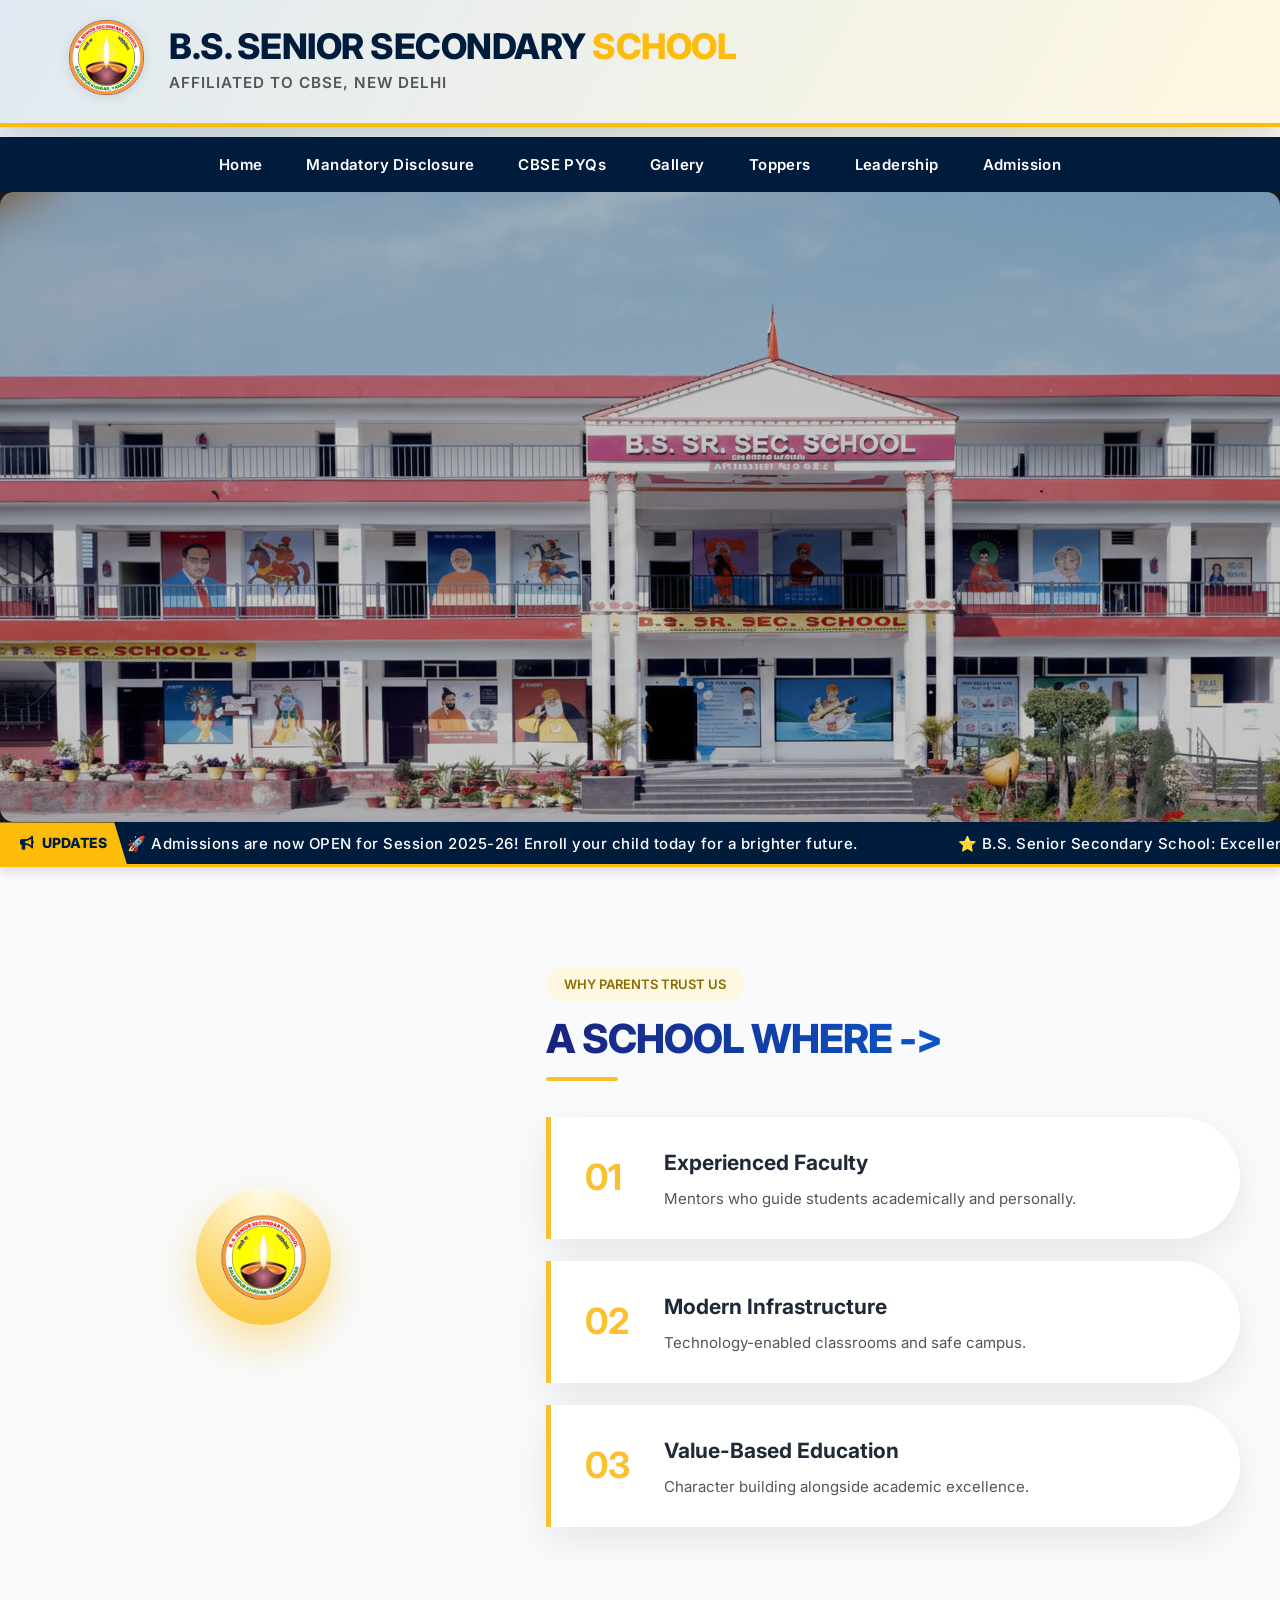
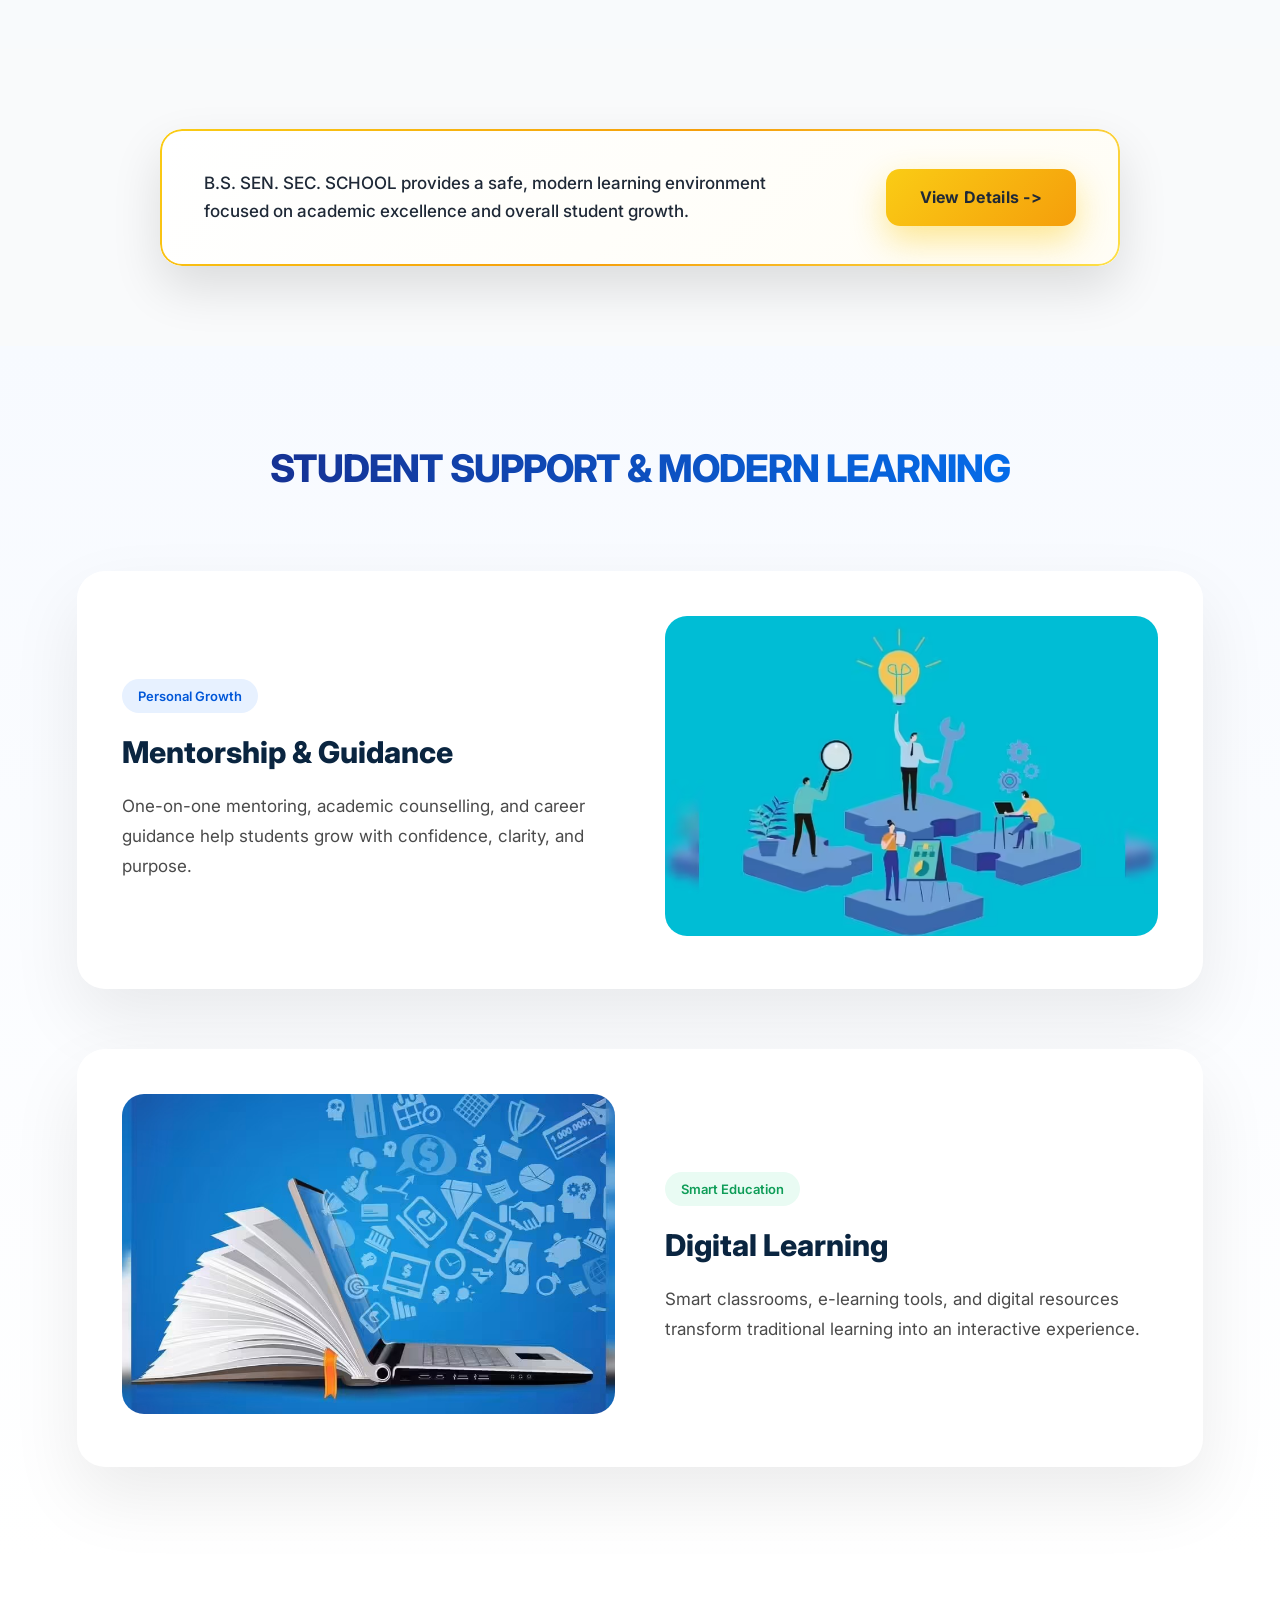
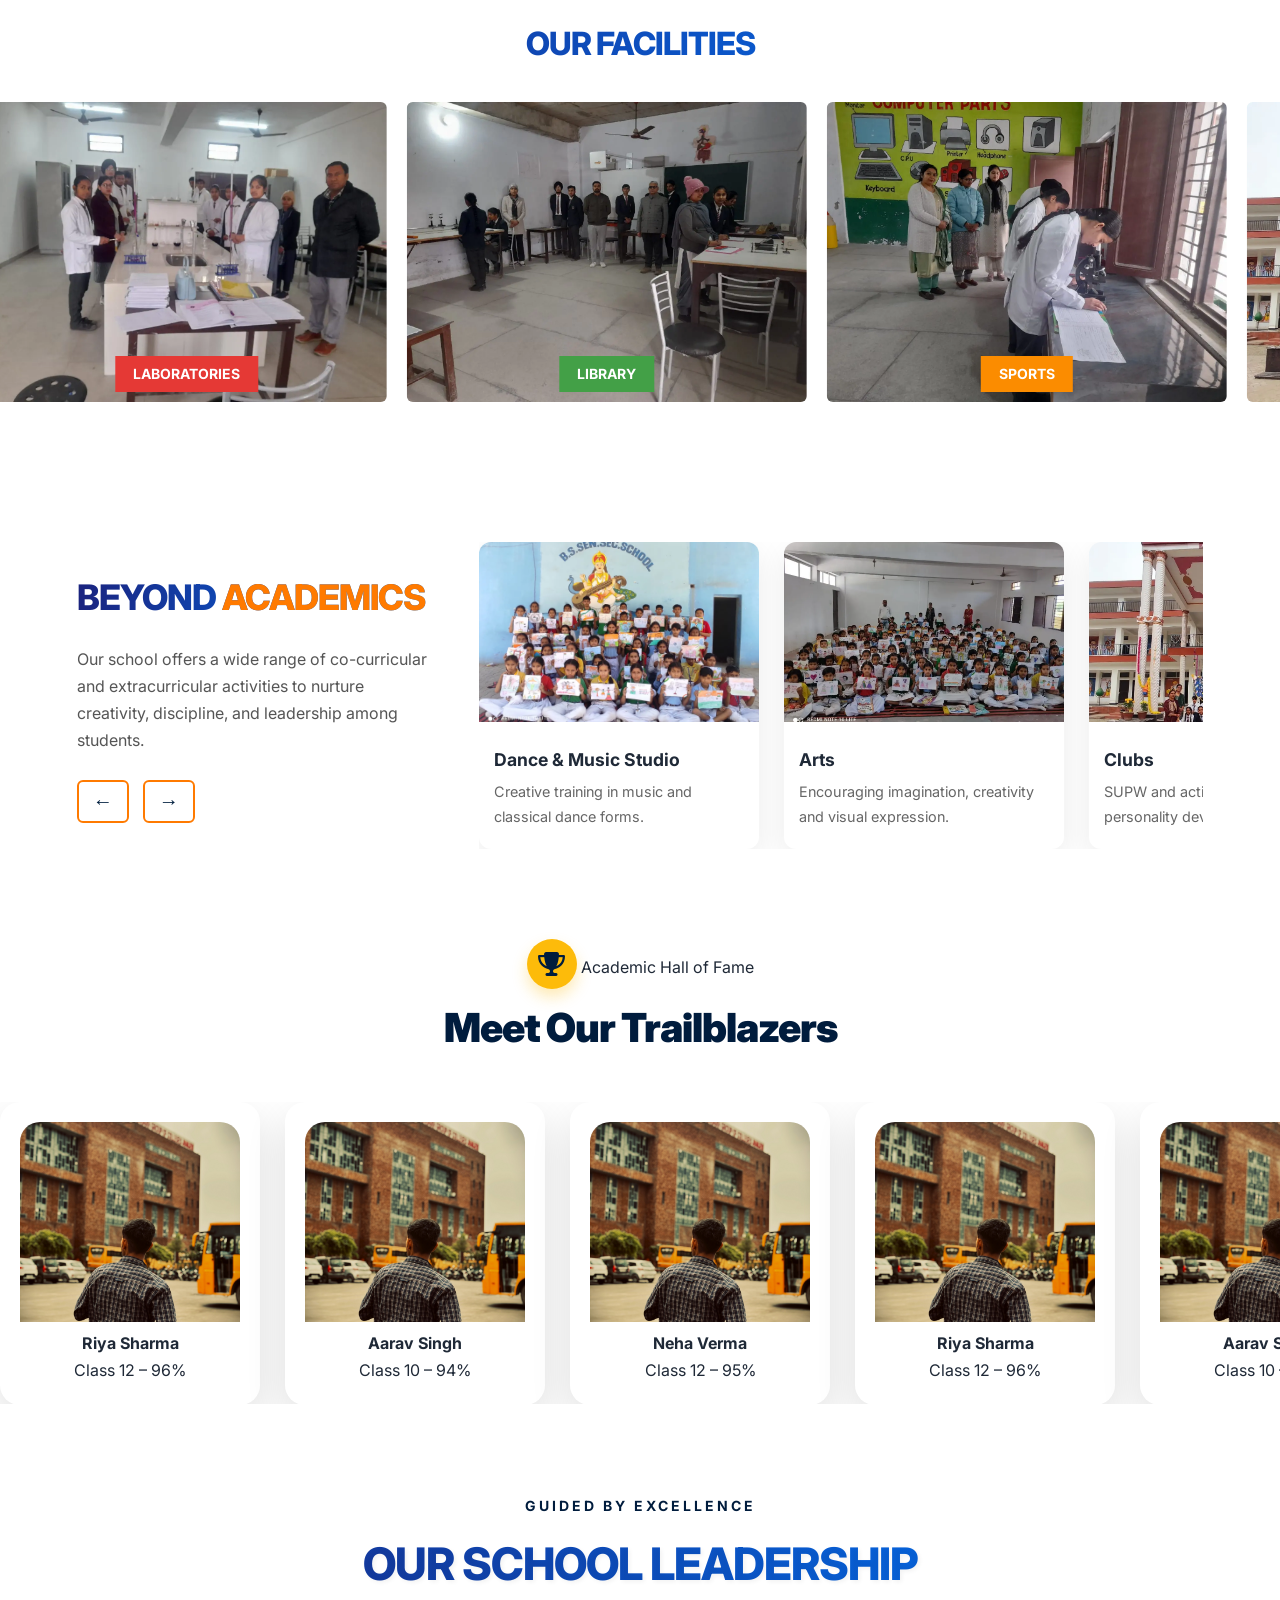
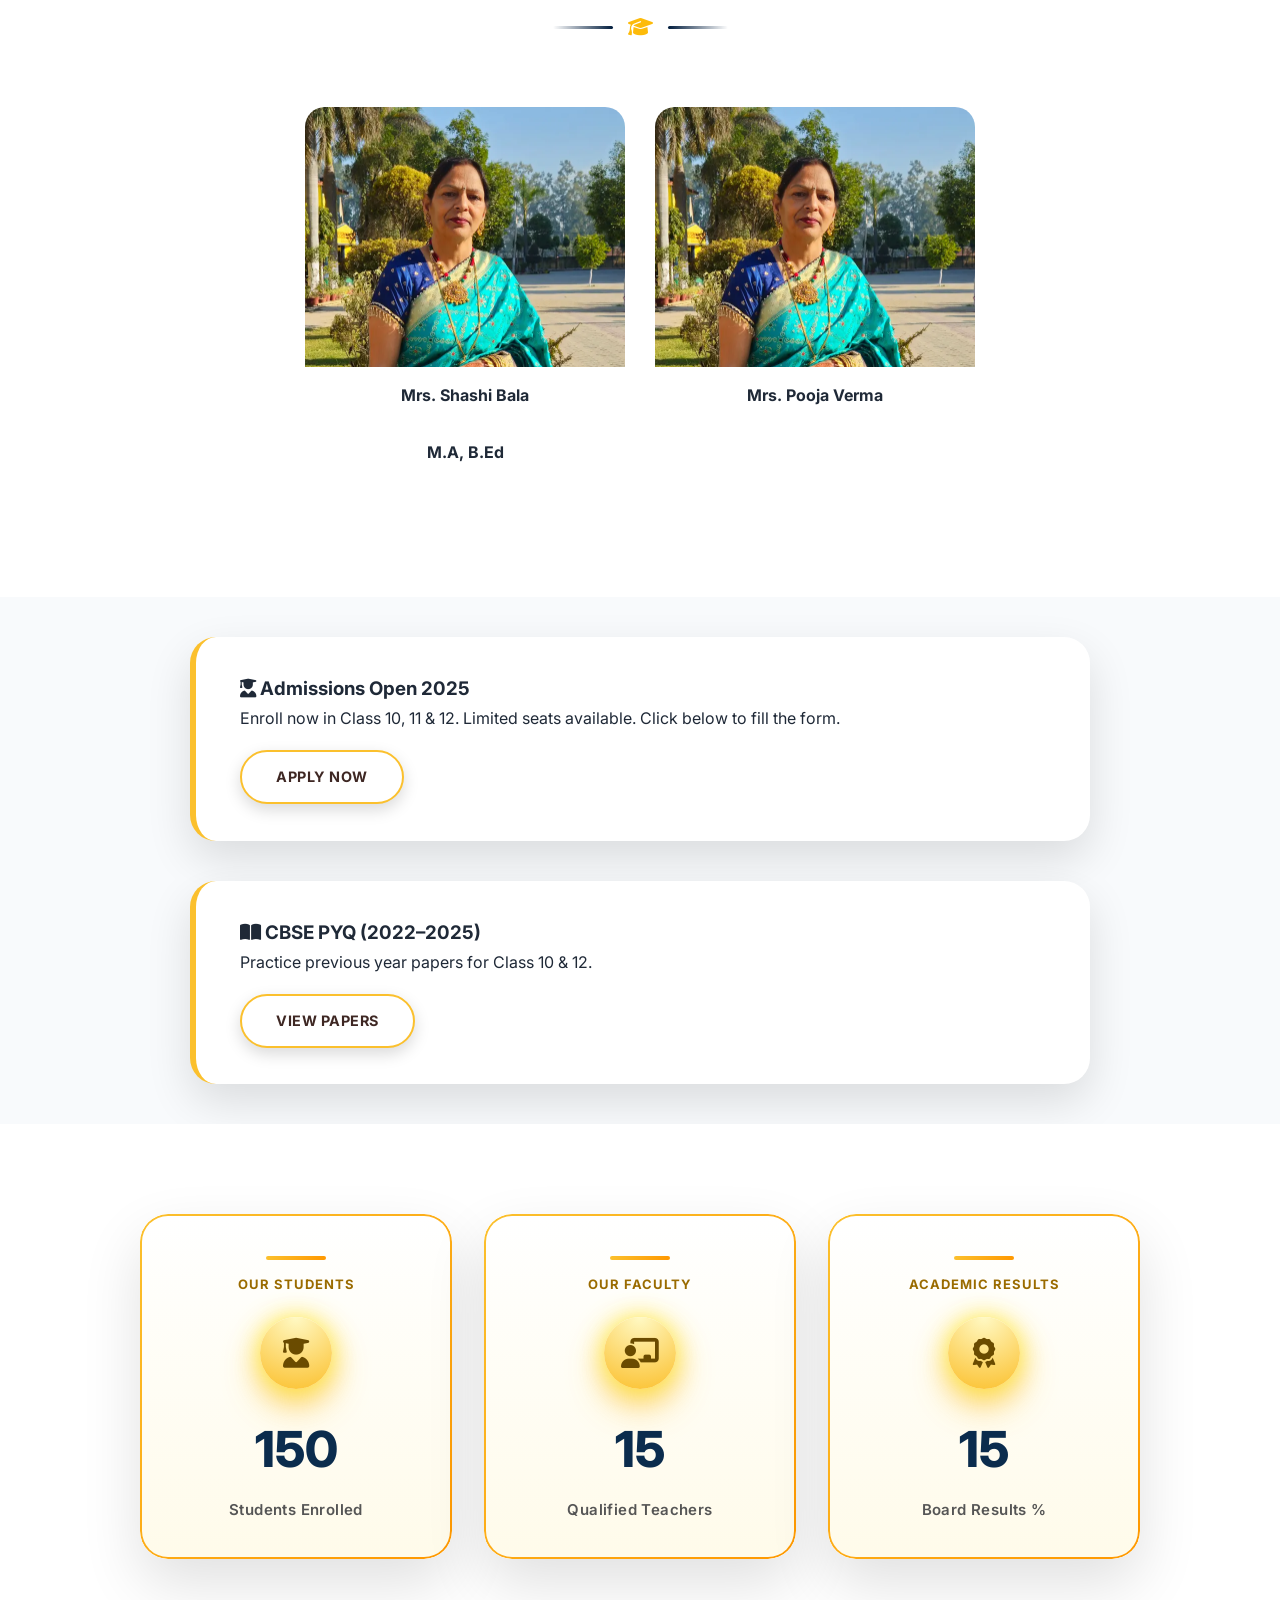
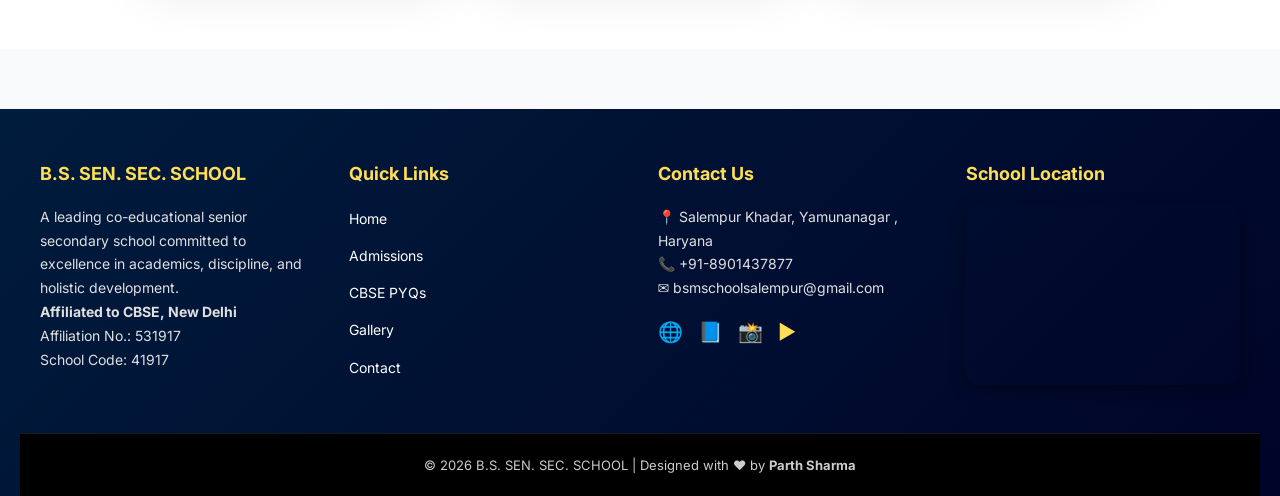
==== commit 64ed9de1: "Initial website upload" ====
--- a/index.html
+++ b/index.html
@@ -4,13 +4,13 @@
   <meta charset="UTF-8" />
   <meta name="viewport" content="width=device-width, initial-scale=1.0" />
   <title>B.S. SEN. SEC. SCHOOL</title>
-  <link rel="stylesheet" href="styles.css" />
+  <link rel="stylesheet" href="css/styles.css" />
   <link rel="stylesheet" href="https://cdnjs.cloudflare.com/ajax/libs/font-awesome/6.5.1/css/all.min.css">
 
   <meta name="description" content="B.S. Senior Secondary School - CBSE affiliated school providing quality education, discipline and holistic development.">
 <meta name="keywords" content="B.S. Senior Secondary School, CBSE School, Salempur Khadar School, Best School">
 <meta name="author" content="B.S. SEN. SEC. SCHOOL">
-<link rel="icon" href="school_logo.webp">
+<link rel="icon" href="images/school_logo.webp">
 
 </head>
 <body>
@@ -22,7 +22,7 @@
  <!-- ✅ Welcome Overlay -->
 <div id="welcome-overlay">
   <div class="welcome-box">
-    <img src="school_logo.webp" alt="School Logo" class="school-logo">
+    <img src="images/school_logo.webp" alt="School Logo" class="school-logo">
     <h1>Welcome to</h1>
     <h2>B.S. SEN. SEC. SCHOOL</h2>
     <p>"Empowering the Future Through Education"</p>
@@ -32,7 +32,7 @@
  <div class="top-info">
   <div class="header-content">
     <div class="logo-left">
-      <img src="school_logo.webp" alt="B.S. School Logo">
+      <img src="images/school_logo.webp" alt="B.S. School Logo">
     </div>
 
     <div class="school-title">
@@ -61,12 +61,14 @@
     </nav>
   </div>
 </header>
-     <section class="hero-slider">
-    <div class="slide active" style="background-image: linear-gradient(rgba(0,0,0,0.2), rgba(0,0,0,0.2)), url('img1.jpg');">
-    </div>
-
-    <div class="slide" style="background-image: linear-gradient(rgba(0,0,0,0.5), rgba(0,0,0,0.5)), url('img1.jpg');">
-        <div class="hero-content">
+    <section class="hero-slider">
+  <div class="slide active" 
+       style="background-image: linear-gradient(rgba(0,0,0,0.2), rgba(0,0,0,0.2)), url('images/img1.jpg');">
+  </div>
+
+  <div class="slide" 
+       style="background-image: linear-gradient(rgba(0,0,0,0.5), rgba(0,0,0,0.5)), url('images/img1.jpg');">
+    <div class="hero-content">
             <span class="hero-tag">Step Inside</span>
             <h1>Explore Our Modern <br>Academic Campus</h1>
             <p>High-tech labs and creative spaces for every student.</p>
@@ -74,7 +76,7 @@
         </div>
     </div>
 
-    <div class="slide" style="background-image: linear-gradient(rgba(0,0,0,0.5), rgba(0,0,0,0.5)), url('img1.jpg');">
+    <div class="slide" style="background-image: linear-gradient(rgba(0,0,0,0.5), rgba(0,0,0,0.5)), url\('images/img1.jpg'\);">
         <div class="hero-content">
             <span class="hero-tag">Enroll Today</span>
             <h1>Admission Open <br>Session 2025-26</h1>
@@ -101,7 +103,7 @@
 
     <!-- LEFT : GLOWING LOGO -->
     <div class="why-left">
-      <img src="school_logo.webp" alt="School Logo">
+      <img src="images/school_logo.webp" alt="School Logo">
     </div>
 
     <!-- RIGHT : NEW TEXT STYLE -->
@@ -168,7 +170,7 @@
         </p>
       </div>
       <div class="feature-image">
-        <img src="mentor.avif" alt="Mentorship">
+        <img src="images/mentor.avif" alt="Mentorship">
       </div>
     </div>
 
@@ -183,7 +185,7 @@
         </p>
       </div>
       <div class="feature-image">
-        <img src="digital learning.jpg" alt="Digital Learning">
+        <img src="images/digital learning.jpg" alt="Digital Learning">
       </div>
     </div>
   </div>
@@ -197,42 +199,42 @@
     <div class="gallery-track" id="galleryTrack">
 
       <div class="gallery-card lab">
-        <img src="lab 1.webp" alt="School science laboratory">
+        <img src="images/lab 1.webp" alt="School science laboratory">
         <span>LABORATORIES</span>
       </div>
 
       <div class="gallery-card library">
-        <img src="lab 2.webp" alt="School library">
+        <img src="images/lab 2.webp" alt="School library">
         <span>LIBRARY</span>
       </div>
 
       <div class="gallery-card sports">
-        <img src="lab 3.webp" alt="School sports activities">
+        <img src="images/lab 3.webp" alt="School sports activities">
         <span>SPORTS</span>
       </div>
 
       <div class="gallery-card park">
-        <img src="activity 3.webp" alt="School park activity area">
+        <img src="images/activity 3.webp" alt="School park activity area">
         <span>JIMMY JOLLY PARK</span>
       </div>
 
       <!-- 🔁 Duplicate cards for smooth loop -->
       <div class="gallery-card lab">
-        <img src="activity 3.webp" alt="School science laboratory">
+        <img src="images/activity 3.webp" alt="School science laboratory">
         <span>LABORATORIES</span>
       </div>
 
       <div class="gallery-card library">
-        <img src="lab 3.webp" alt="School library">
+        <img src="images/lab 3.webp" alt="School library">
         <span>LIBRARY</span>
       </div>
       <div class="gallery-card sports">
-        <img src="lab 3.webp" alt="School sports activities">
+        <img src="images/lab 3.webp" alt="School sports activities">
         <span>SPORTS</span>
       </div>
 
       <div class="gallery-card park">
-        <img src="activity 1.webp" alt="School park activity area">
+        <img src="images/activity 1.webp" alt="School park activity area">
         <span>JIMMY JOLLY PARK</span>
       </div>
 
@@ -261,36 +263,36 @@
     <div class="beyond-slider" id="beyondSlider">
 
       <div class="beyond-card">
-        <img src="activity 2.webp" alt="Dance and music studio activity">
+        <img src="images/activity 2.webp" alt="Dance and music studio activity">
         <h4>Dance & Music Studio</h4>
         <p>Creative training in music and classical dance forms.</p>
       </div>
 
       <div class="beyond-card">
-        <img src="activity 4.webp" alt="Arts and craft activity">
+        <img src="images/activity 4.webp" alt="Arts and craft activity">
         <h4>Arts</h4>
         <p>Encouraging imagination, creativity and visual expression.</p>
       </div>
 
       <div class="beyond-card">
-        <img src="activity 3.webp" alt="Student clubs and group activities">
+        <img src="images/activity 3.webp" alt="Student clubs and group activities">
         <h4>Clubs</h4>
         <p>SUPW and activity clubs for overall personality development.</p>
       </div>
       <div class="beyond-card">
-        <img src="lab 2.webp" alt="Dance and music studio activity">
+        <img src="images/lab 2.webp" alt="Dance and music studio activity">
         <h4>Dance & Music Studio</h4>
         <p>Creative training in music and classical dance forms.</p>
       </div>
 
       <div class="beyond-card">
-        <img src="lab 1.webp" alt="Arts and craft activity">
+        <img src="images/lab 1.webp" alt="Arts and craft activity">
         <h4>Arts</h4>
         <p>Encouraging imagination, creativity and visual expression.</p>
       </div>
 
       <div class="beyond-card">
-        <img src="activity 1.webp" alt="Student clubs and group activities">
+        <img src="images/activity 1.webp" alt="Student clubs and group activities">
         <h4>Clubs</h4>
         <p>SUPW and activity clubs for overall personality development.</p>
       </div>
@@ -323,38 +325,38 @@
 
       <!-- ORIGINAL SET -->
       <div class="topper-card">
-        <img src="IMG_1747[1].JPG"alt="Topper">
+        <img src="images/IMG_1747[1].JPG"alt="Topper">
         <h4>Riya Sharma</h4>
         <p>Class 12 – 96%</p>
       </div>
 
       <div class="topper-card">
-        <img src="IMG_1747[1].JPG"alt="Topper">
+        <img src="images/IMG_1747[1].JPG"alt="Topper">
         <h4>Aarav Singh</h4>
         <p>Class 10 – 94%</p>
       </div>
 
       <div class="topper-card">
-        <img src="IMG_1747[1].JPG" alt="Topper">
+        <img src="images/IMG_1747[1].JPG" alt="Topper">
         <h4>Neha Verma</h4>
         <p>Class 12 – 95%</p>
       </div>
 
       <!-- DUPLICATE SET (MUST BE EXACT SAME ORDER) -->
       <div class="topper-card">
-        <img src="IMG_1747[1].JPG"alt="Topper">
+        <img src="images/IMG_1747[1].JPG"alt="Topper">
         <h4>Riya Sharma</h4>
         <p>Class 12 – 96%</p>
       </div>
 
       <div class="topper-card">
-        <img src="IMG_1747[1].JPG"alt="Topper">
+        <img src="images/IMG_1747[1].JPG"alt="Topper">
         <h4>Aarav Singh</h4>
         <p>Class 10 – 94%</p>
       </div>
 
       <div class="topper-card">
-        <img src="IMG_1747[1].JPG"alt="Topper">
+        <img src="images/IMG_1747[1].JPG"alt="Topper">
         <h4>Neha Verma</h4>
         <p>Class 12 – 95%</p>
       </div>
@@ -381,7 +383,7 @@
 
         <div class="card-front">
           <div class="photo-frame">
-            <img src="principal.webp" alt="Principal">
+            <img src="images/principal.webp" alt="Principal">
           </div>
           <div class="name-tag">Mrs. Shashi Bala
           </div>
@@ -401,7 +403,7 @@
 
         <div class="card-front">
           <div class="photo-frame">
-            <img src="principal.webp" alt="Manager">
+            <img src="images/principal.webp" alt="Manager">
           </div>
           <div class="name-tag">Mrs. Pooja Verma</div>
         </div>
@@ -543,6 +545,6 @@
 </footer>
 
 
-<script src="scripts.js"></script>
+<script src="js/scripts.js"></script>
 </body>
 </html>
--- a/css/styles.css
+++ b/css/styles.css
@@ -0,0 +1,2055 @@
+    @import url('https://fonts.googleapis.com/css2?family=Inter:wght@400;500;600;700&display=swap');
+/* =====================
+  TOKENS
+  ===================== */
+:root {
+  --bg: #f8fafc;
+  --text: #1f2937;
+  --navy: #001c3d;
+  --yellow: #fdbb0a;
+  --card: #ffffff;
+}
+
+/* =====================
+  BASE
+  ===================== */
+* {
+  margin: 0;
+  padding: 0;
+  box-sizing: border-box;
+}
+
+html {
+  scroll-behavior: smooth;
+  overflow-x: hidden;
+}
+
+body {
+  margin: 0;
+  font-family: 'Inter', system-ui, -apple-system, 'Segoe UI', sans-serif;
+  background: var(--bg);
+  color: var(--text);
+  line-height: 1.7;
+  position: relative;
+  overflow-x: hidden;
+}
+
+/* =====================
+  MOBILE/RESPONSIVE SAFETY NET
+  - Prevent horizontal scroll
+  - Make media/tables fit small screens
+  - Improve tap responsiveness
+  ===================== */
+
+html,
+body {
+  width: 100%;
+  max-width: 100%;
+  text-size-adjust: 100%;
+  -webkit-text-size-adjust: 100%;
+}
+
+img,
+svg,
+video,
+canvas,
+iframe {
+  max-width: 100%;
+}
+
+img {
+  height: auto;
+}
+
+/* Long text / flex children overflow fix */
+.header-content,
+.nav-container,
+.why-wrap,
+.feature-card,
+.beyond-container,
+.footer-container {
+  min-width: 0;
+}
+
+/* Tap feels instant on mobile */
+.highlight-button,
+.menu-toggle,
+.nav-links a,
+ a,
+button,
+[role="button"] {
+  touch-action: manipulation;
+  -webkit-tap-highlight-color: transparent;
+}
+
+.highlight-button,
+.menu-toggle,
+.nav-links a,
+button,
+[role="button"] {
+  cursor: pointer;
+}
+
+/* Tables: scrollable on mobile (no page horizontal scroll) */
+table {
+  max-width: 100%;
+  border-collapse: collapse;
+}
+
+@media (max-width: 768px) {
+  body {
+    overflow-x: hidden;
+  }
+
+  /* Fluid typography (safe + minimal overrides) */
+  body {
+    font-size: clamp(15px, 3.6vw, 17px);
+  }
+
+  .feature-title {
+    font-size: clamp(1.5rem, 5.5vw, 2.1rem);
+  }
+
+  .why-heading {
+    font-size: clamp(1.6rem, 6vw, 2.2rem);
+  }
+
+  .toppers-title {
+    font-size: clamp(1.6rem, 6vw, 2.2rem);
+  }
+
+  .main-heading {
+    font-size: clamp(1.6rem, 6vw, 2.3rem);
+  }
+
+  /* Sections with heavy padding can cause tight layouts */
+  .feature-card {
+    padding: 24px;
+    gap: 22px;
+  }
+
+  .highlight-card {
+    margin: 22px 14px;
+    padding: 26px 20px;
+  }
+
+  /* Tables become horizontally scrollable containers */
+  table {
+    display: block;
+    overflow-x: auto;
+    -webkit-overflow-scrolling: touch;
+  }
+
+  /* Prevent long cells from forcing page width */
+  th,
+  td {
+    word-break: normal;
+  }
+}
+
+/* GLOBAL BLUR LAYER */
+body::before {
+  content: "";
+  position: fixed;
+  inset: 0;
+  background: linear-gradient(
+    120deg,
+    rgba(0, 78, 146, 0.18),
+    rgba(255, 193, 7, 0.18)
+  );
+  filter: blur(60px);
+  z-index: -2;
+}
+
+/* =====================
+  WELCOME OVERLAY
+  ===================== */
+#welcome-overlay {
+  position: fixed;
+  inset: 0;
+  background: rgba(255, 255, 255, 0.35);
+  backdrop-filter: blur(10px);
+  -webkit-backdrop-filter: blur(10px);
+  display: flex;
+  align-items: center;
+  justify-content: center;
+  z-index: 9999;
+  opacity: 1;
+  visibility: visible;
+  transition: opacity 0.6s ease, visibility 0.6s ease;
+}
+
+#welcome-overlay.hide {
+  opacity: 0;
+  visibility: hidden;
+  pointer-events: none;
+}
+.welcome-box {
+  background: #ffffff;
+  padding: 40px 45px;
+  border-radius: 20px;
+  text-align: center;
+
+  box-shadow: 0 25px 60px rgba(0,0,0,0.3);
+
+  animation: scaleFade 0.6s ease;
+}
+
+@keyframes scaleFade {
+  from {
+    transform: scale(0.92);
+    opacity: 0;
+  }
+  to {
+    transform: scale(1);
+    opacity: 1;
+  }
+}
+
+.welcome-box img {
+  width: 120px;
+  margin-bottom: 18px;
+}
+
+.welcome-box h1 {
+  font-size: 18px;
+  color: #444;
+}
+
+.welcome-box h2 {
+  font-size: 30px;
+  font-weight: 800;
+  color: #001c3d;
+}
+
+.welcome-box p {
+  font-size: 14px;
+  color: #555;
+}
+
+ /* ===== TOP INFO GLASS HEADER ===== */
+.top-info {
+  position: relative;
+  display: flex;
+  align-items: center;
+  justify-content: space-between;
+
+  padding: 18px 40px;
+  margin-bottom: 10px;
+
+  background: rgba(255, 255, 255, 0.65);
+  backdrop-filter: blur(14px);
+  -webkit-backdrop-filter: blur(14px);
+
+  box-shadow: 0 8px 25px rgba(0, 0, 0, 0.08);
+  border-bottom: 1px solid rgba(255,255,255,0.4);
+}
+
+/* subtle gradient glow */
+.top-info::before {
+  content: "";
+  position: absolute;
+  inset: 0;
+  background: linear-gradient(
+    120deg,
+    rgba(0, 78, 146, 0.12),
+    rgba(255, 193, 7, 0.12)
+  );
+  z-index: -1;
+}
+
+ /* =====================
+   B.S. SCHOOL YELLOW THEME HEADER
+   ===================== */
+.top-info {
+  background: #ffffff;
+  padding: 15px 5%;
+  /* Green border ki jagah Deep Yellow border */
+  border-bottom: 4px solid var(--yellow);
+  display: flex;
+  justify-content: flex-start;
+  align-items: center;
+}
+
+.header-content {
+  display: flex;
+  align-items: center;
+  gap: 20px; /* Logo aur naam ke beech ki doori */
+}
+
+/* ===== LOGO STYLE ===== */
+.logo-left img {
+  height: 85px;
+  width: auto;
+  filter: drop-shadow(0 2px 6px rgba(0,0,0,0.1));
+}
+
+/* ===== SCHOOL TITLE ===== */
+.school-title {
+  text-align: left;
+}
+
+.school-title h1 {
+  margin: 0;
+  font-family: 'Inter', sans-serif; /* Modern Bold Look */
+  font-size: 2.2rem;
+  font-weight: 800;
+  color: #001c3d; /* Navy Blue/Dark text for high contrast */
+  line-height: 1.1;
+  letter-spacing: -0.5px;
+}
+
+/* "SCHOOL" word Deep Yellow mein */
+.school-title h1 span {
+  color: #fdbb0a; 
+}
+
+.school-title p {
+  margin-top: 4px;
+  font-size: 0.95rem;
+  font-weight: 600;
+  color: #555555; /* Professional Grey */
+  text-transform: uppercase;
+  letter-spacing: 1px;
+}
+
+/* =====================
+   MOBILE RESPONSIVE
+   ===================== */
+@media (max-width: 768px) {
+  .top-info {
+    padding: 8px 12px;
+    justify-content: flex-start;
+  }
+
+  .header-content {
+    flex-direction: row; 
+    gap: 12px;
+  }
+
+  .logo-left img {
+    height: 48px; /* Mobile par logo thoda chota */
+  }
+
+  .school-title h1 {
+    font-size: 1rem;
+  }
+
+  .school-title p {
+    font-size: 0.6rem;
+    letter-spacing: 0.5px;
+  }
+}
+
+
+ /* ===============================
+   CLEAN & SOLID NAVBAR (NO HOVER)
+   =============================== */
+
+header {
+  position: sticky;
+  top: 0;
+  z-index: 1000;
+  background: #001c3d;
+}
+
+.nav-container {
+  max-width: 1200px;
+  margin: auto;
+  padding: 14px 20px;
+
+  display: flex;
+  align-items: center;
+  justify-content: space-between;
+}
+
+/* Menu button */
+.menu-toggle {
+  display: none;
+  font-size: 26px;
+  color: #ffffff;
+  cursor: pointer;
+}
+
+ /* ===============================
+   CENTERED RESPONSIVE NAVBAR
+   =============================== */
+
+header {
+  position: sticky;
+  top: 0;
+  z-index: 1000;
+  background: #001c3d;
+}
+
+/* Container */
+.nav-container {
+  max-width: 1200px;
+  margin: auto;
+  padding: 14px 20px;
+
+  display: flex;
+  align-items: center;
+  justify-content: center;
+}
+
+/* Menu toggle (mobile) */
+.menu-toggle {
+  display: none;
+  position: absolute;
+  left: 20px;
+
+  font-size: 26px;
+  color: #ffffff;
+  cursor: pointer;
+}
+
+/* Navbar */
+.navbar {
+  display: flex;
+}
+
+/* Links list */
+.nav-links {
+  list-style: none;
+  display: flex;
+  justify-content: center;
+  align-items: center;
+  gap: 8px;
+}
+
+/* Links */
+.nav-links li a {
+  text-decoration: none;
+  color: #ffffff;
+
+  padding: 12px 18px;
+  border-radius: 6px;
+
+  font-size: 15px;
+  font-weight: 600;
+  letter-spacing: 0.4px;
+
+  transition: background 0.3s ease, color 0.3s ease;
+}
+
+/* 🔥 BRIGHT HOVER */
+.nav-links li a:hover {
+  background: #ffdd57;
+  color: #001c3d;
+}
+
+/* Active page */
+.nav-links li a.active {
+  background: #ffffff;
+  color: #001c3d;
+}
+
+/* ===============================
+   MOBILE NAVBAR
+   =============================== */
+@media (max-width: 900px) {
+  .menu-toggle {
+    display: block;
+  }
+
+  .navbar {
+    position: absolute;
+    top: 100%;
+    left: 0;
+    width: 100%;
+    background: #001c3d;
+    display: none;
+  }
+
+  .navbar.active {
+    display: block;
+  }
+
+  .nav-links {
+    flex-direction: column;
+    padding: 14px 0;
+  }
+
+  .nav-links li a {
+    display: block;
+    width: 90%;
+    text-align: center;
+    margin: 10px auto;
+    background: rgba(255,255,255,0.08);
+  }
+
+  .nav-links li a:hover {
+    background: #ffdd57;
+    color: #001c3d;
+  }
+}
+ /* --- Desktop & General Styling --- */
+.hero-slider {
+    position: relative;
+    height: 70vh; /* Desktop par height perfect hai */
+    width: 100%;
+    background: #1a1a1a;
+    overflow: hidden;
+}
+
+.slide {
+    position: absolute;
+    width: 100%;
+    height: 100%;
+    /* Photo ko khichne se bachane ke liye settings */
+    background-size: cover; 
+    background-position: center center;
+    background-repeat: no-repeat;
+    opacity: 0;
+    transition: opacity 1.5s ease-in-out;
+    display: flex;
+    align-items: center;
+    justify-content: center;
+    text-align: center;
+}
+
+.slide.active {
+    opacity: 1;
+}
+
+.hero-content {
+    color: white;
+    padding: 0 20px;
+    width: 90%; 
+    max-width: 800px;
+    transform: translateY(40px);
+    transition: 1s cubic-bezier(0.4, 0, 0.2, 1);
+    opacity: 0;
+}
+
+.slide.active .hero-content {
+    transform: translateY(0);
+    opacity: 1;
+}
+
+.hero-tag {
+    color: #fdbb0a;
+    font-weight: 700;
+    letter-spacing: 2px;
+    text-transform: uppercase;
+    display: block;
+    margin-bottom: 15px;
+    font-size: 14px;
+}
+
+.hero-content h1 {
+    font-size: clamp(2rem, 5vw, 3.5rem);
+    font-weight: 900;
+    margin-bottom: 20px;
+    text-shadow: 2px 2px 10px rgba(0,0,0,0.6);
+    line-height: 1.2;
+}
+
+.hero-content p {
+    font-size: 1.1rem;
+    margin-bottom: 25px;
+    line-height: 1.6;
+    text-shadow: 1px 1px 5px rgba(0,0,0,0.5);
+}
+
+.hero-btn {
+    display: inline-block;
+    padding: 12px 35px;
+    background: #fdbb0a;
+    color: #111;
+    text-decoration: none;
+    font-weight: 800;
+    border-radius: 50px;
+    transition: 0.3s;
+}
+
+/* --- Mobile Responsive Settings (FIXED) --- */
+@media (max-width: 768px) {
+    .hero-slider {
+        /* Mobile par height kam kar di taaki photo lambi na lage */
+        height: 350px !important; 
+    }
+
+    .slide {
+        /* Photo ko hamesha center mein force karne ke liye */
+        background-position: 50% 50% !important;
+        background-size: cover !important;
+    }
+
+    .hero-content {
+        transform: translateY(20px);
+    }
+
+    .hero-content h1 {
+        font-size: 1.6rem; 
+        margin-bottom: 10px;
+    }
+
+    .hero-content p {
+        font-size: 0.9rem;
+        margin-bottom: 15px;
+        /* Mobile par text thoda kam dikhe taaki photo saaf dikhe */
+        display: -webkit-box;
+        -webkit-line-clamp: 2;
+        line-clamp: 2;
+        -webkit-box-orient: vertical;
+        overflow: hidden;
+    }
+
+    .hero-tag {
+        font-size: 11px;
+        margin-bottom: 8px;
+    }
+
+    .hero-btn {
+        padding: 10px 25px;
+        font-size: 13px;
+    }
+}
+
+/* --- Ultra Small Phones --- */
+@media (max-width: 480px) {
+    .hero-slider {
+        height: 300px !important; /* Aur choti height for clean look */
+    }
+    
+    .hero-content h1 {
+        font-size: 1.4rem;
+    }
+} 
+/* TICKER CONTAINER */
+.admission-ticker {
+    display: flex;
+    align-items: center;
+    background: #001c3d; /* Navy Blue */
+    color: white;
+    height: 45px;
+    overflow: hidden;
+    position: relative;
+    box-shadow: 0 4px 12px rgba(0,0,0,0.15);
+    border-bottom: 3px solid #fdbb0a; /* Yellow Accent Line */
+}
+
+/* LEFT LABEL (STATIONARY) */
+.ticker-label {
+    background: #fdbb0a;
+    color: #001c3d;
+    padding: 0 20px;
+    height: 100%;
+    display: flex;
+    align-items: center;
+    gap: 8px;
+    font-weight: 800;
+    font-size: 14px;
+    text-transform: uppercase;
+    z-index: 10;
+    clip-path: polygon(0 0, 90% 0, 100% 100%, 0% 100%); /* Pro Slant Shape */
+}
+
+/* MOVING CONTENT */
+.ticker-content {
+    flex: 1;
+    overflow: hidden;
+    display: flex;
+    align-items: center;
+}
+
+.ticker-text {
+    display: flex;
+    white-space: nowrap;
+    animation: ticker-scroll 30s linear infinite;
+}
+
+.ticker-text span {
+    padding-right: 100px; /* Space between messages */
+    font-size: 15px;
+    font-weight: 500;
+    letter-spacing: 0.5px;
+}
+
+/* ANIMATION */
+@keyframes ticker-scroll {
+    0% { transform: translateX(0); }
+    100% { transform: translateX(-50%); } /* Half of total content for smooth loop */
+}
+
+/* HOVER TO PAUSE */
+.admission-ticker:hover .ticker-text {
+    animation-play-state: paused;
+}
+
+/* MOBILE RESPONSIVE */
+@media (max-width: 600px) {
+    .ticker-label span { display: none; } /* Show only icon on small screens */
+    .ticker-label { padding: 0 15px; }
+}
+
+/* =====================
+  FACILITIES (Our Facilities) - Mobile sizing
+  ===================== */
+@media (max-width: 768px) {
+  .auto-gallery {
+    padding: 44px 0;
+  }
+
+  .auto-gallery h2 {
+    font-size: clamp(1.4rem, 5.5vw, 1.9rem);
+    margin-bottom: 18px;
+  }
+
+  .gallery-card {
+    height: 200px;
+    max-height: 250px;
+    min-width: 170px;
+  }
+
+  .gallery-card img {
+    height: 100%;
+    object-fit: cover;
+  }
+}
+  /* =====================
+   WHY CHOOSE US – CLEAN YELLOW
+   ===================== */
+
+.why-clean {
+  background: #f8fafc;
+  padding: 100px 20px;
+}
+
+.why-wrap {
+  max-width: 1200px;
+  margin: auto;
+  display: flex;
+  align-items: center;
+  gap: 60px;
+}
+
+/* LEFT LOGO */
+.why-left {
+  flex: 0.9;
+  display: flex;
+  justify-content: center;
+}
+
+.why-left img {
+  width: 135px;
+  padding: 20px;
+  background: radial-gradient(circle at top, #fffde7, #fbc02d);
+  border-radius: 50%;
+  box-shadow:
+    0 18px 45px rgba(251, 192, 45, 0.45);
+}
+
+/* RIGHT CONTENT */
+.why-right {
+  flex: 1.4;
+}
+
+/* BADGE */
+.why-badge {
+  display: inline-block;
+  background: #fff8e1;
+  color: #8a6d00;
+  padding: 6px 18px;
+  border-radius: 18px;
+  font-size: 13px;
+  font-weight: 600;
+  margin-bottom: 14px;
+}
+
+/* HEADING */
+.why-heading {
+  font-size: 40px;
+  font-weight: 800;
+  letter-spacing: -1px;
+  text-transform: uppercase;
+  background: linear-gradient(90deg, #1a237e, #007bff);
+  -webkit-background-clip: text;
+  background-clip: text;
+  color: transparent;
+  line-height: 1.2;
+  margin-bottom: 14px;
+}
+
+/* ACCENT LINE */
+.why-line {
+  width: 72px;
+  height: 4px;
+  background: #fbc02d;
+  border-radius: 4px;
+  margin-bottom: 36px;
+}
+
+/* CARDS */
+.why-card {
+  display: flex;
+  align-items: center;
+  background: #ffffff;
+  padding: 28px 34px;
+  border-radius: 0 70px 70px 0;
+  border-left: 5px solid #fbc02d;
+  box-shadow: 0 14px 38px rgba(0,0,0,0.08);
+  transition: transform 0.3s cubic-bezier(0.175, 0.885, 0.32, 1.275);
+  will-change: transform;
+  margin-bottom: 22px;
+}
+
+.why-card:hover {
+  transform: translateX(8px);
+}
+
+.why-card span {
+  font-size: 36px;
+  font-weight: 700;
+  color: #fbc02d;
+  margin-right: 24px;
+  min-width: 55px;
+}
+
+.why-card h3 {
+  font-size: 21px;
+  color: #1f2937;
+  margin-bottom: 6px;
+}
+
+.why-card p {
+  font-size: 15px;
+  color: #555;
+  line-height: 1.6;
+}
+
+/* MOBILE */
+@media (max-width: 900px) {
+  .why-wrap {
+    flex-direction: column;
+    text-align: center;
+  }
+
+  .why-line {
+    margin: 18px auto 34px;
+  }
+
+  .why-card {
+    border-radius: 18px;
+    text-align: left;
+  }
+}
+
+/* =====================
+   YELLOW PRO COUNTERS
+   ===================== */
+
+.yellow-counter {
+  background: #ffffff;
+  padding: 90px 20px;
+}
+
+.yellow-counter .counter-grid {
+  max-width: 1000px;
+  margin: auto;
+  display: grid;
+  grid-template-columns: repeat(3, 1fr);
+  gap: 32px;
+}
+
+/* Counter Card */
+.premium-counter {
+  position: relative;
+  background: linear-gradient(180deg, #ffffff, #fffbea);
+  border-radius: 28px;
+  padding: 42px 26px 36px;
+  text-align: center;
+  box-shadow: 0 25px 60px rgba(0, 0, 0, 0.12);
+  transition: transform 0.3s cubic-bezier(0.175, 0.885, 0.32, 1.275),
+              box-shadow 0.3s ease;
+  will-change: transform;
+}
+
+/* Gradient Border */
+.premium-counter::after {
+  content: "";
+  position: absolute;
+  inset: 0;
+  padding: 2px;
+  border-radius: inherit;
+  background: linear-gradient(135deg, #fbc02d, #ff9800);
+  -webkit-mask:
+    linear-gradient(#fff 0 0) content-box,
+    linear-gradient(#fff 0 0);
+  -webkit-mask-composite: xor;
+  mask:
+    linear-gradient(#fff 0 0) content-box,
+    linear-gradient(#fff 0 0);
+  mask-composite: exclude;
+  pointer-events: none;
+}
+
+.premium-counter:hover {
+  transform: translateY(-12px);
+  box-shadow: 0 40px 90px rgba(251, 192, 45, 0.35);
+}
+
+/* TOP LINE */
+.top-line {
+  width: 60px;
+  height: 4px;
+  background: linear-gradient(to right, #fbc02d, #ff9800);
+  border-radius: 4px;
+  margin: 0 auto 10px;
+}
+
+/* LABEL ABOVE COUNTER */
+.counter-label {
+  font-size: 13px;
+  font-weight: 700;
+  color: #9a6b00;
+  letter-spacing: 1px;
+  text-transform: uppercase;
+}
+
+/* ICON */
+.icon-wrap {
+  width: 72px;
+  height: 72px;
+  margin: 20px auto 18px;
+  border-radius: 50%;
+  background: radial-gradient(circle at top, #fff9c4, #fbc02d);
+  display: flex;
+  align-items: center;
+  justify-content: center;
+  box-shadow:
+    0 0 25px rgba(255, 235, 59, 0.9),
+    0 15px 35px rgba(251, 192, 45, 0.8);
+}
+
+.icon-wrap i {
+  font-size: 30px;
+  color: #6a4b00;
+}
+
+/* NUMBER */
+.premium-counter h3 {
+  font-size: 3.1rem;
+  font-weight: 800;
+  color: #0b2c4d;
+  margin-bottom: 6px;
+}
+.icon-wrap {
+  width: 72px;
+  height: 72px;
+  margin: 20px auto 18px;
+  border-radius: 50%;
+  background: radial-gradient(circle at top, #fff9c4, #fbc02d);
+  display: flex;
+  align-items: center;
+  justify-content: center;
+  box-shadow:
+    0 0 25px rgba(255, 235, 59, 0.9),
+    0 15px 35px rgba(251, 192, 45, 0.8);
+
+  transition: transform 1s ease; /* 👈 smooth rotation */
+}
+
+.premium-counter:hover .icon-wrap {
+  transform: rotate(360deg);
+}
+
+/* TEXT */
+.premium-counter p {
+  font-size: 15px;
+  font-weight: 600;
+  color: #555;
+  letter-spacing: 0.4px;
+}
+
+
+/* MOBILE */
+@media (max-width: 900px) {
+  .yellow-counter .counter-grid {
+    grid-template-columns: 1fr;
+  }
+
+  .premium-counter h3 {
+    font-size: 2.6rem;
+  }
+}
+  /* =====================
+   SECTIONS – YELLOW THEME
+   ===================== */
+#school-simple {
+  padding: 80px 20px;
+  background: #f9fafb;
+}
+#school-simple .ss-wrap {
+  max-width: 960px;
+  margin: auto;
+  display: flex;
+  align-items: center;
+  justify-content: space-between;
+  gap: 40px;
+
+  background: linear-gradient(135deg, #ffffff, #fffdf5);
+  border-radius: 22px;
+  padding: 40px 44px;
+  position: relative;
+  box-shadow: 0 22px 50px rgba(0, 0, 0, 0.12);
+}
+/* PREMIUM YELLOW BORDER */
+#school-simple .ss-wrap::before {
+  content: "";
+  position: absolute;
+  inset: 0;
+  border-radius: inherit;
+  padding: 2px;
+  background: linear-gradient(
+    135deg,
+    #facc15,
+    #f59e0b,
+    #fde047
+  );
+
+  -webkit-mask:
+    linear-gradient(#fff 0 0) content-box,
+    linear-gradient(#fff 0 0);
+  -webkit-mask-composite: xor;
+
+  mask:
+    linear-gradient(#fff 0 0) content-box,
+    linear-gradient(#fff 0 0);
+  mask-composite: exclude;
+
+  pointer-events: none;
+}
+
+/* TEXT */
+#school-simple .ss-text {
+  font-size: 17px;
+  line-height: 1.7;
+  color: #1f2937;
+  max-width: 620px;
+  font-weight: 500;
+}
+
+/* TEXT HIGHLIGHT (OPTIONAL BUT CLASSY) */
+#school-simple .ss-text strong {
+  background: linear-gradient(
+    to bottom,
+    transparent 60%,
+    rgba(250, 204, 21, 0.35) 60%
+  );
+  padding: 0 2px;
+}
+
+/* YELLOW PREMIUM BUTTON */
+#school-simple .ss-btn {
+  background: linear-gradient(135deg, #facc15, #f59e0b);
+  color: #1f2937;
+  padding: 15px 34px;
+  border-radius: 14px;
+  text-decoration: none;
+  font-weight: 700;
+  letter-spacing: 0.3px;
+  white-space: nowrap;
+
+  box-shadow: 0 14px 34px rgba(250, 204, 21, 0.45);
+  transition: transform 0.25s ease, box-shadow 0.25s ease;
+}
+
+#school-simple .ss-btn:hover {
+  transform: translateY(-3px);
+  box-shadow: 0 22px 55px rgba(250, 204, 21, 0.6);
+}
+
+/* Mobile */
+@media (max-width: 768px) {
+  #school-simple .ss-wrap {
+    flex-direction: column;
+    text-align: center;
+    padding: 34px 26px;
+  }
+}
+
+/* =====================
+   ACTIVITY CARDS (REDESIGNED)
+   ===================== */
+ .feature-section {
+  padding: 90px 6%;
+  background: linear-gradient(180deg, #f7faff, #ffffff);
+}
+
+.feature-title {
+  text-align: center;
+  font-size: 38px;
+  font-weight: 800;
+  letter-spacing: -1px;
+  text-transform: uppercase;
+  background: linear-gradient(90deg, #1a237e, #007bff);
+  -webkit-background-clip: text;
+  background-clip: text;
+  color: transparent;
+  margin-bottom: 70px;
+}
+
+.feature-wrapper {
+  display: flex;
+  flex-direction: column;
+  gap: 60px;
+}
+
+.feature-card {
+  display: flex;
+  align-items: center;
+  justify-content: space-between;
+  gap: 50px;
+  padding: 45px;
+  border-radius: 28px;
+  background: #fff;
+  box-shadow: 0 30px 70px rgba(0, 0, 0, 0.08);
+  transition: transform 0.3s cubic-bezier(0.175, 0.885, 0.32, 1.275),
+              box-shadow 0.3s ease;
+  will-change: transform;
+}
+
+.feature-card:hover {
+  transform: translateY(-8px);
+  box-shadow: 0 40px 90px rgba(0, 0, 0, 0.12);
+}
+
+/* Reverse layout for second card */
+.feature-card.digital {
+  flex-direction: row-reverse;
+}
+
+/* Text side */
+.feature-content {
+  flex: 1;
+}
+
+.feature-tag {
+  display: inline-block;
+  padding: 6px 16px;
+  font-size: 13px;
+  font-weight: 600;
+  border-radius: 20px;
+  margin-bottom: 14px;
+}
+
+.mentorship .feature-tag {
+  background: #e7f1ff;
+  color: #0057d8;
+}
+
+.digital .feature-tag {
+  background: #e9fbf3;
+  color: #0f9d58;
+}
+
+.feature-content h3 {
+  font-size: 30px;
+  font-weight: 800;
+  color: #0a2540;
+  margin-bottom: 14px;
+}
+
+.feature-content p {
+  font-size: 17px;
+  line-height: 1.75;
+  color: #4a4a4a;
+}
+
+/* Image side */
+.feature-image {
+  flex: 1;
+}
+
+.feature-image img {
+  width: 100%;
+  height: 320px;
+  object-fit: cover;
+  border-radius: 22px;
+}
+
+/* Mobile */
+@media (max-width: 900px) {
+  .feature-card,
+  .feature-card.digital {
+    flex-direction: column;
+  }
+
+  .feature-image img {
+    height: 240px;
+  }
+}
+
+/* Mobile-first image sizing for key sections */
+@media (max-width: 768px) {
+  .feature-image img {
+    max-height: 200px;
+    height: auto;
+    object-fit: cover;
+    border-radius: 15px;
+  }
+}
+
+/* =====================
+   GALLERY (FIXED ALIGNMENT)
+   ===================== */
+ .auto-gallery {
+  padding: 60px 0;
+  background: #fff;
+  overflow: hidden;
+}
+
+.auto-gallery h2 {
+  text-align: center;
+  margin-bottom: 30px;
+  font-size: 32px;
+  font-weight: 800;
+  letter-spacing: -1px;
+  text-transform: uppercase;
+  background: linear-gradient(90deg, #1a237e, #007bff);
+  -webkit-background-clip: text;
+  background-clip: text;
+  color: transparent;
+}
+
+.gallery-wrapper {
+  overflow: hidden;
+  width: 100%;
+}
+
+.gallery-track {
+  display: flex;
+  gap: 20px;
+  width: max-content;
+}
+
+.gallery-card {
+  min-width: 200px;
+  height: 300px;
+  position: relative;
+  border-radius: 6px;
+  overflow: hidden;
+  flex-shrink: 0;
+}
+
+.gallery-card img {
+  width: 100%;
+  height: 100%;
+  object-fit: cover;
+}
+
+/* Label */
+.gallery-card span {
+  position: absolute;
+  bottom: 10px;
+  left: 50%;
+  transform: translateX(-50%);
+  padding: 6px 18px;
+  color: #fff;
+  font-weight: bold;
+  font-size: 14px;
+}
+
+/* Color strips */
+.lab span { background: #e53935; }
+.library span { background: #43a047; }
+.sports span { background: #fb8c00; }
+.park span { background: #e53935; }
+.beyond-section {
+  padding: 80px 6%;
+  background: #ffffff;
+}
+
+.beyond-container {
+  display: flex;
+  gap: 40px;
+  align-items: center;
+}
+
+/* Left Text */
+.beyond-text {
+  flex: 1;
+}
+
+.beyond-text h2 {
+  font-size: 2.2rem;
+  font-weight: 800;
+  letter-spacing: -1px;
+  text-transform: uppercase;
+  background: linear-gradient(90deg, #1a237e, #007bff);
+  -webkit-background-clip: text;
+  background-clip: text;
+  color: transparent;
+  margin-bottom: 18px;
+}
+
+.beyond-text h2 span {
+  color: #ff7a00;
+}
+
+.beyond-text p {
+  color: #555;
+  line-height: 1.7;
+  margin-bottom: 25px;
+}
+
+/* Arrows */
+.beyond-arrows button {
+  background: transparent;
+  border: 2px solid  #ff7a00;
+  color:  #001f3f;
+  font-size: 20px;
+  padding: 8px 14px;
+  border-radius: 6px;
+  cursor: pointer;
+  margin-right: 10px;
+  transition: 0.3s ease;
+}
+
+.beyond-arrows button:hover {
+  background:  #001f3f;
+  color: #fff;
+}
+
+/* Slider */
+.beyond-slider {
+  flex: 2;
+  display: flex;
+  gap: 25px;
+  overflow-x: auto;
+  scroll-behavior: smooth;
+}
+
+.beyond-slider::-webkit-scrollbar {
+  display: none;
+}
+
+/* Cards */
+.beyond-card {
+  min-width: 280px;
+  background: #fff;
+  border-radius: 12px;
+  overflow: hidden;
+  box-shadow: 0 10px 30px rgba(0,0,0,0.08);
+  transition: transform 0.3s cubic-bezier(0.175, 0.885, 0.32, 1.275),
+              box-shadow 0.3s ease;
+  will-change: transform;
+}
+
+.beyond-card:hover {
+  transform: translateY(-8px);
+  box-shadow: 0 18px 40px rgba(0,0,0,0.15);
+}
+
+.beyond-card img {
+  width: 100%;
+  height: 180px;
+  object-fit: cover;
+}
+
+.beyond-card h4 {
+  padding: 15px 15px 5px;
+  font-size: 1.1rem;
+}
+
+.beyond-card p {
+  padding: 0 15px 20px;
+  font-size: 0.9rem;
+  color: #666;
+}
+
+/* Responsive */
+@media (max-width: 900px) {
+  .beyond-container {
+    flex-direction: column;
+  }
+
+  .beyond-slider {
+    width: 100%;
+  }
+}
+
+/* =====================
+   TOPPERS / LEADERSHIP
+   ===================== */
+.toppers-section {
+    padding: 10px 20px; /* Upar aur niche ka gap 80px se 40px kar diya */
+    background:#ffffff;
+}
+
+.toppers-header {
+    text-align: center;
+    margin-bottom: 30px; /* Header aur Cards ke beech ka gap 60px se 30px kar diya */
+}
+
+.award-icon {
+    display: inline-flex;
+    align-items: center;
+    justify-content: center;
+    width: 50px; /* Size thoda chota kiya */
+    height: 50px;
+    background: #fdbb0a;
+    color: #001c3d;
+    font-size: 24px;
+    border-radius: 50%;
+    margin-bottom: 10px; /* Icon aur text ke beech ka gap kam kiya */
+    box-shadow: 0 8px 15px rgba(253, 187, 10, 0.3);
+}
+
+.toppers-title {
+    font-size: 2.5rem; /* Thoda compact size */
+    color: #001c3d;
+    font-weight: 900;
+    margin: 5px 0; /* Upar niche ka margin minimal rakha */
+    letter-spacing: -1px;
+    line-height: 1.2;
+}
+
+.title-underline {
+    display: flex;
+    align-items: center;
+    justify-content: center;
+    gap: 8px;
+    margin-top: 10px; /* Title aur underline ke beech ka gap kam kiya */
+}
+   .card-list {
+  display: grid;
+  grid-template-columns: repeat(auto-fit, minmax(220px,1fr));
+  gap: 30px;
+}
+ .toppers-wrapper {
+  overflow: hidden;
+  position: relative;
+  background: #ffffff;   /* 👈 ye line add karo */
+}
+
+
+.toppers-track {
+  display: flex;
+  gap: 25px;
+  width: max-content;
+  animation: infiniteScroll 25s linear infinite;
+}
+
+.toppers-wrapper:hover .toppers-track {
+  animation-play-state: paused;
+}
+
+/* Card */
+.topper-card {
+  min-width: 260px;
+  border-radius: 20px;
+  background: #ffffff;
+  text-align: center;
+  padding: 20px;
+  box-shadow: 0 16px 40px rgba(0,0,0,0.12);
+  transition: transform 0.3s cubic-bezier(0.175, 0.885, 0.32, 1.275),
+              box-shadow 0.3s ease;
+  will-change: transform;
+}
+
+.topper-card img {
+  width: 100%;
+  height: 200px;
+  object-fit: cover;
+  border-radius: 20px 20px 0 0;
+}
+
+@media (max-width: 768px) {
+  .topper-card {
+    min-width: 220px;
+    padding: 25px;
+  }
+
+  .topper-card h4,
+  .topper-card p {
+    font-size: 1.2rem;
+  }
+}
+
+/* 🔥 KEY PART */
+@keyframes infiniteScroll {
+  from {
+    transform: translateX(0);
+  }
+  to {
+    transform: translateX(-50%);
+  }
+}
+
+/* ===== Section ===== */
+.leadership-header {
+    text-align: center;
+    margin-bottom: 50px;
+    padding: 20px;
+    background: #ffffff;
+}
+
+.sub-heading {
+    display: block;
+    font-size: 14px;
+    text-transform: uppercase;
+    color: #001c3d; /* School Yellow */
+    letter-spacing: 3px;
+    font-weight: 700;
+    margin-bottom: 8px;
+}
+
+.main-heading {
+    font-size: 2.8rem;
+    font-weight: 800;
+    letter-spacing: -1px;
+    text-transform: uppercase;
+    background: linear-gradient(90deg, #1a237e, #007bff);
+    -webkit-background-clip: text;
+    background-clip: text;
+    color: transparent;
+    margin: 0 0 14px 0;
+    position: relative;
+    text-shadow: 2px 2px 4px rgba(0,0,0,0.05);
+}
+
+.heading-separator {
+    display: flex;
+    align-items: center;
+    justify-content: center;
+    gap: 15px;
+    margin-top: 15px;
+}
+
+.heading-separator .line {
+    width: 60px;
+    height: 3px;
+    background: linear-gradient(to right, transparent, #001c3d);
+    border-radius: 2px;
+}
+
+.heading-separator .line:last-child {
+    background: linear-gradient(to left, transparent, #001c3d);
+}
+
+.heading-separator i {
+    color: #fdbb0a;
+    font-size: 20px;
+}
+
+/* Mobile Responsive */
+@media (max-width: 768px) {
+    .main-heading {
+        font-size: 2rem;
+    }
+}
+.flip-section {
+  padding: 70px 20px;
+  background: #ffffff;
+}
+
+.section-heading {
+  text-align: center;
+  font-size: 2rem;
+  font-weight: 800;
+  margin-bottom: 45px;
+}
+
+/* Cards container */
+.card-list {
+  display: flex;
+  justify-content: center;
+  gap: 30px;
+  background: #ffffff;
+  flex-wrap: wrap;
+  
+}
+
+/* Flip card */
+.flip-card {
+  width: 320px;
+  perspective: 1200px;
+}
+
+/* Inner */
+.card-inner {
+  position: relative;
+  height: 420px;
+  transform-style: preserve-3d;
+  transition: transform 0.8s;
+}
+
+.flip-card.flipped .card-inner {
+  transform: rotateY(180deg);
+}
+
+/* Front / Back */
+.card-front,
+.card-back {
+  position: absolute;
+  inset: 0;
+  border-radius: 20px;
+  backface-visibility: hidden;
+  overflow: hidden;
+}
+
+/* Front */
+.card-front {
+  background: white;
+  display: flex;
+  flex-direction: column;
+}
+
+/* ===== PRO IMAGE FRAME ===== */
+.photo-frame {
+  width: 100%;
+  height: 260px;
+  overflow: hidden;
+}
+
+.photo-frame img {
+  width: 100%;
+  height: 100%;
+  object-fit: cover;       /* no distortion */
+  object-position: center;
+}
+
+/* Name strip */
+.name-tag {
+  padding: 15px;
+  font-weight: 700;
+  text-align: center;
+  background: white;
+}
+
+/* Back */
+.card-back {
+  background: linear-gradient(135deg,#e7f1ff);
+  color: #001c3d ;
+  display: flex;
+  align-items: center;
+  justify-content: center;
+  padding: 25px;
+  transform: rotateY(180deg);
+  text-align: center;
+}
+@media (max-width: 768px) {
+  .flip-card {
+    width: 90%;
+    max-width: 340px;
+  }
+
+  .card-inner {
+    height: 400px;
+  }
+
+  .photo-frame {
+    height: 240px;
+  }
+}
+/* =====================
+   HIGHLIGHT CARD – REFINED
+   ===================== */
+
+body {
+  background: var(--bg);
+}
+
+.highlight-card {
+  max-width: 900px;
+  margin: 40px auto;
+  padding: 36px 44px;
+  border-radius: 26px;
+
+  background: #ffffff;
+  color: #1f2937;
+
+  box-shadow: 0 18px 45px rgba(0, 0, 0, 0.12);
+  border-left: 6px solid #fbc02d;
+}
+
+/* =====================
+   BUTTON – SUBTLE YELLOW
+   ===================== */
+
+.highlight-button {
+  display: inline-block;
+  margin-top: 18px;
+
+  padding: 13px 34px;
+  border-radius: 28px;
+
+  background: #ffffff;
+  color: #3e2723;
+
+  font-weight: 700;
+  font-size: 0.9rem;
+  letter-spacing: 0.5px;
+  text-decoration: none;
+  text-transform: uppercase;
+
+  border: 2px solid #fbc02d;
+  box-shadow: 0 6px 16px rgba(0,0,0,0.15);
+
+  transition:
+    transform 0.3s cubic-bezier(0.175, 0.885, 0.32, 1.275),
+    background 0.25s ease,
+    box-shadow 0.25s ease,
+    color 0.25s ease;
+  will-change: transform;
+}
+
+/* =====================
+   HOVER – CLEAN & CLASSY
+   ===================== */
+
+.highlight-button:hover {
+  transform: translateY(-4px);
+
+  background: #fbc02d;
+  color: #1f2937;
+
+  box-shadow: 0 12px 28px rgba(251, 192, 45, 0.45);
+}
+
+/* =====================
+   ACTIVE
+   ===================== */
+
+.highlight-button:active {
+  transform: translateY(-2px);
+}
+
+ 
+/* =====================
+   GALLERY LIGHTBOX
+   ===================== */
+#lightbox {
+  position: fixed;
+  inset: 0;
+  background: rgba(0,0,0,0.85);
+  display: none;
+  align-items: center;
+  justify-content: center;
+  z-index: 9999;
+}
+
+#lightbox img {
+  max-width: 90%;
+  max-height: 90%;
+  border-radius: 16px;
+}
+
+#closeLightbox {
+  position: absolute;
+  top: 25px;
+  right: 35px;
+  font-size: 40px;
+  color: white;
+  cursor: pointer;
+}
+/* =====================
+   SCROLL ANIMATION
+   ===================== */
+.reveal {
+  opacity: 0;
+  transform: translateY(40px);
+  transition: all 0.8s ease;
+}
+
+.reveal.active {
+  opacity: 1;
+  transform: translateY(0);
+}
+ 
+ 
+ /* =========================
+   PROFESSIONAL FOOTER (MOBILE BEST FIT)
+   ========================= */
+.footer-main {
+  /* Blue background jo aapne pehle diya tha */
+  background: linear-gradient(135deg, #001c3d, #000428);
+  color: #ffffff;
+  padding: 50px 20px 0;
+  margin-top: 60px;
+}
+
+.footer-container {
+  max-width: 1200px;
+  margin: auto;
+  display: grid;
+  /* Desktop pe 4 columns, mobile pe apne aap 1 column ho jayega */
+  grid-template-columns: repeat(auto-fit, minmax(250px, 1fr));
+  gap: 35px;
+}
+
+.footer-box h3 {
+  color: #ffdd57; /* Wahi yellow color */
+  margin-bottom: 15px;
+  font-size: 18px;
+  font-weight: 700;
+}
+
+.footer-box p {
+  font-size: 14px;
+  line-height: 1.7;
+  color: #e0e0e0;
+}
+
+.footer-box ul {
+  list-style: none;
+  padding: 0;
+}
+
+.footer-box ul li {
+  margin-bottom: 10px;
+}
+
+.footer-box ul li a {
+  color: #ffffff;
+  text-decoration: none;
+  font-size: 14px;
+  transition: 0.3s;
+  display: inline-block; /* Mobile touch ke liye behtar hai */
+}
+
+.footer-box ul li a:hover {
+  color: #ffdd57;
+  padding-left: 5px;
+}
+
+.footer-social {
+  margin-top: 15px;
+  display: flex;
+  gap: 15px;
+}
+
+.footer-social a {
+  font-size: 20px;
+  color: #ffdd57;
+  text-decoration: none;
+  transition: transform 0.3s;
+}
+
+.footer-social a:hover {
+  transform: scale(1.2);
+}
+
+.footer-map iframe {
+  width: 100%;
+  height: 180px;
+  border: none;
+  border-radius: 12px;
+  box-shadow: 0 4px 15px rgba(0,0,0,0.4);
+}
+
+.footer-bottom {
+  margin-top: 40px;
+  background: #000000;
+  text-align: center;
+  padding: 20px;
+  font-size: 13px;
+  color: #cccccc;
+  border-top: 1px solid rgba(255,255,255,0.1);
+}
+
+/* ===============================
+   MOBILE SPECIFIC FIXES (RESPONSIVE)
+   =============================== */
+@media (max-width: 768px) {
+  .footer-main {
+    padding: 40px 15px 0;
+    text-align: center; /* Mobile par centered text clean dikhta hai */
+  }
+
+  .footer-container {
+    /* Mobile par grid ko 1 column kar diya */
+    grid-template-columns: 1fr; 
+    gap: 40px;
+  }
+
+  .footer-social {
+    justify-content: center; /* Icons center mein aa jayenge */
+  }
+
+  .footer-box h3::after {
+    content: "";
+    display: block;
+    width: 50px;
+    height: 2px;
+    background: #ffdd57;
+    margin: 8px auto 0; /* Center line for headings */
+  }
+  
+  .footer-map iframe {
+    height: 220px; /* Mobile pe thoda bada map */
+  }
+
+  .footer-bottom p {
+    font-size: 12px;
+    line-height: 1.6;
+  }
+}
+/* ===============================
+   PROFESSIONAL SECTION TITLES
+   =============================== */
+.section-title {
+  text-align: center;
+  font-size: 2.4rem;
+  font-weight: 700;
+  color: #001c3d;
+  margin-bottom: 40px;
+  position: relative;
+  letter-spacing: 1px;
+}
+
+.section-title span {
+  color: #ffb703;
+}
+
+.section-title::after {
+  content: "";
+  width: 80px;
+  height: 4px;
+  background: linear-gradient(90deg, #ffb703, #001c3d);
+  display: block;
+  margin: 12px auto 0;
+  border-radius: 2px;
+}
+
+/* Mobile Fix */
+@media (max-width: 768px) {
+  .section-title {
+    font-size: 1.7rem;
+    margin-bottom: 25px;
+  }
+}
+.more-text {
+  display: none;
+}
+
+.external-link {
+  color: #0078ff;
+  font-weight: 600;
+  text-decoration: none;
+}
+
+.external-link:hover {
+  text-decoration: underline;
+}
+
+.read-more {
+  display: inline-block;
+  margin-top: 10px;
+  font-weight: 600;
+  color: #004e92;
+  cursor: pointer;
+  text-decoration: none;
+}
+
+.read-more:hover {
+  text-decoration: underline;
+}
+
+/* ===============================
+   SCROLLING IMAGE SLIDER
+   =============================== */
+.highlights-section {
+  background: #f5f7fa;
+  padding: 70px 20px;
+}
+
+.slider-container {
+  overflow: hidden;
+  max-width: 1100px;
+  margin: auto;
+  position: relative;
+}
+
+.slider-track {
+  display: flex;
+  width: max-content;
+  animation: scrollSlider 25s linear infinite;
+}
+
+.slide {
+  min-width: 260px;
+  margin-right: 20px;
+  background: white;
+  border-radius: 14px;
+  overflow: hidden;
+  box-shadow: 0 8px 20px rgba(0,0,0,0.12);
+}
+
+.slide img {
+  width: 100%;
+  height: 180px;
+  object-fit: cover;
+}
+
+.slide p {
+  padding: 12px;
+  font-weight: 500;
+  text-align: center;
+  color: #001c3d;
+}
+
+/* Animation */
+@keyframes scrollSlider {
+  from {
+    transform: translateX(0);
+  }
+  to {
+    transform: translateX(-50%);
+  }
+}
+
+/* Pause on hover (desktop) */
+@media (hover: hover) {
+  .slider-container:hover .slider-track {
+    animation-play-state: paused;
+  }
+}
+
+/* Mobile adjustments */
+@media (max-width: 768px) {
+  .slide {
+    min-width: 220px;
+  }
+}
+
+/* =========================
+   SCROLL TO TOP BUTTON
+   ========================= */
+#scrollTopBtn {
+  position: fixed;
+  right: 20px;
+  bottom: 24px;
+  width: 44px;
+  height: 44px;
+  border-radius: 999px;
+  border: none;
+  background: #001c3d;
+  color: #ffffff;
+  display: flex;
+  align-items: center;
+  justify-content: center;
+  font-size: 20px;
+  cursor: pointer;
+  box-shadow: 0 10px 25px rgba(0, 0, 0, 0.35);
+  opacity: 0;
+  visibility: hidden;
+  transform: translateY(10px);
+  transition: opacity 0.25s ease, transform 0.25s ease, visibility 0.25s;
+  z-index: 1200;
+}
+
+#scrollTopBtn.visible {
+  opacity: 1;
+  visibility: visible;
+  transform: translateY(0);
+}
+
+#scrollTopBtn:focus-visible {
+  outline: 3px solid #fdbb0a;
+  outline-offset: 3px;
+}
